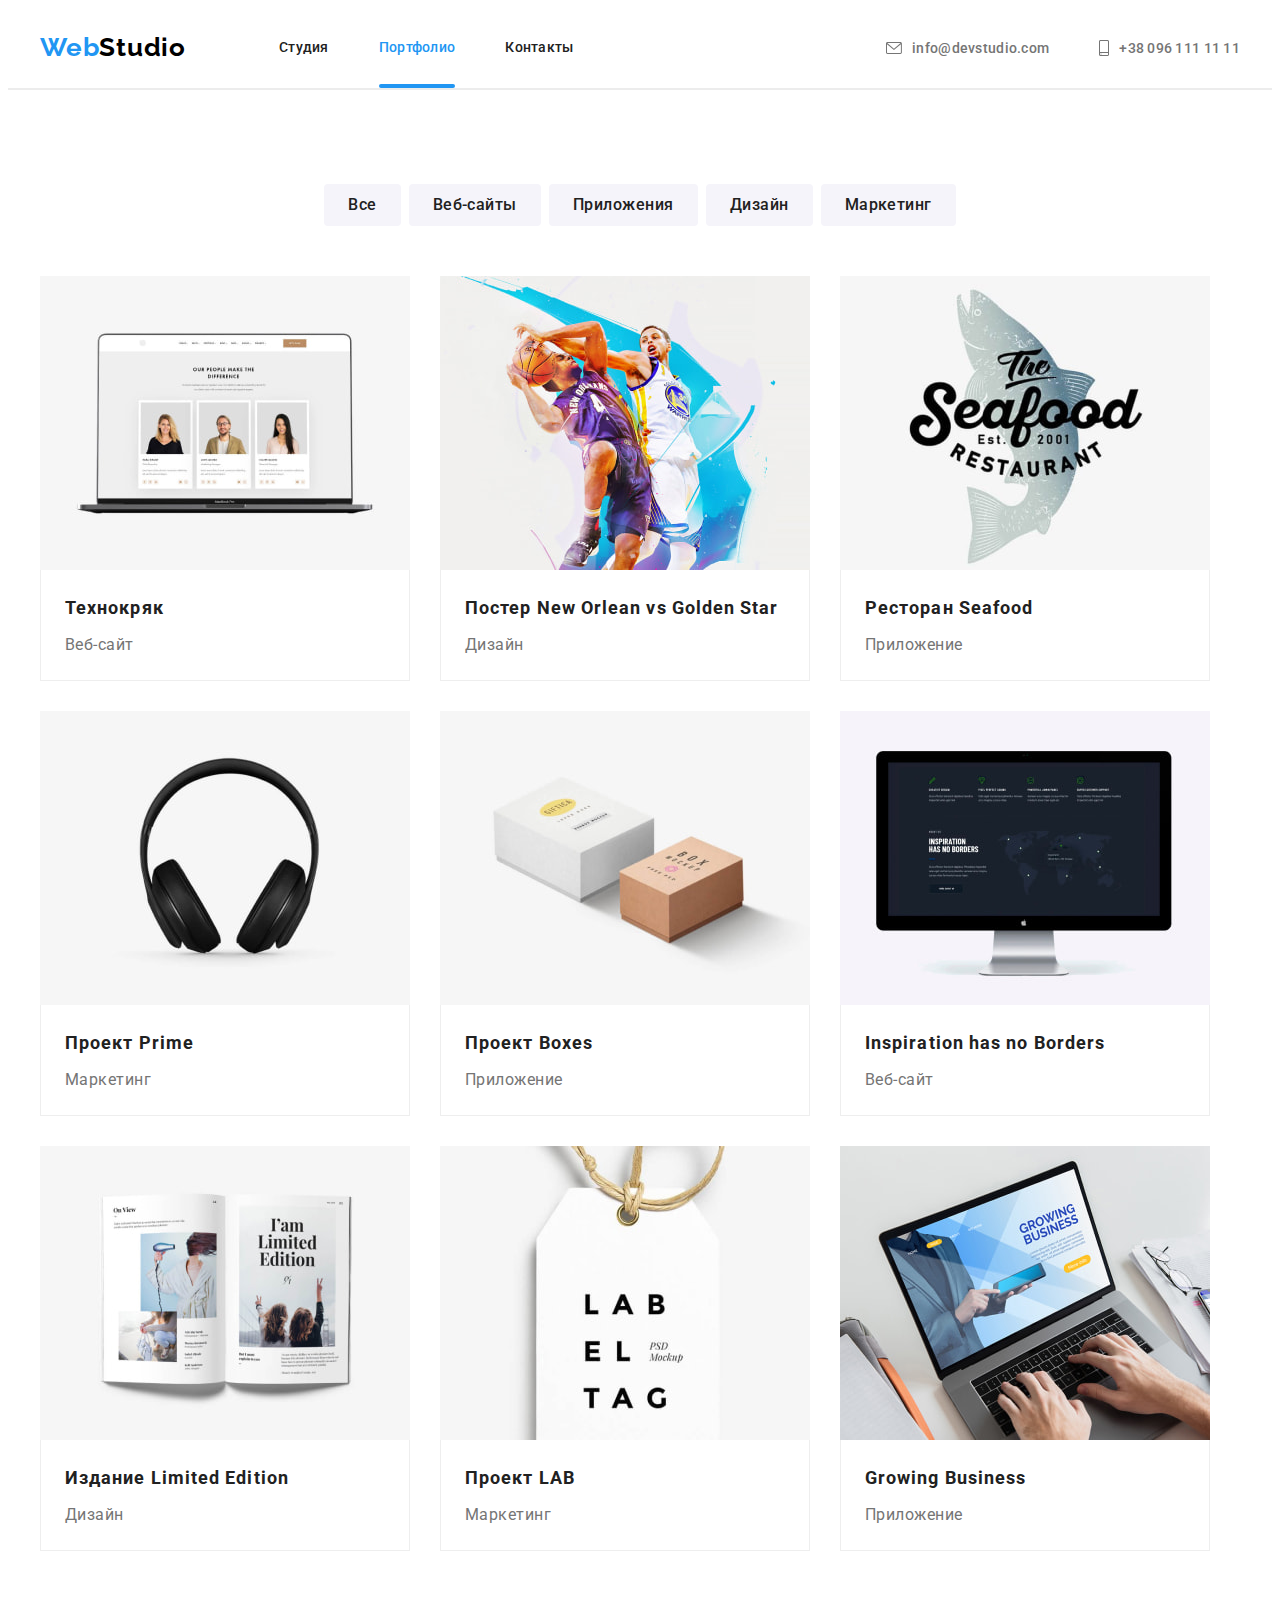
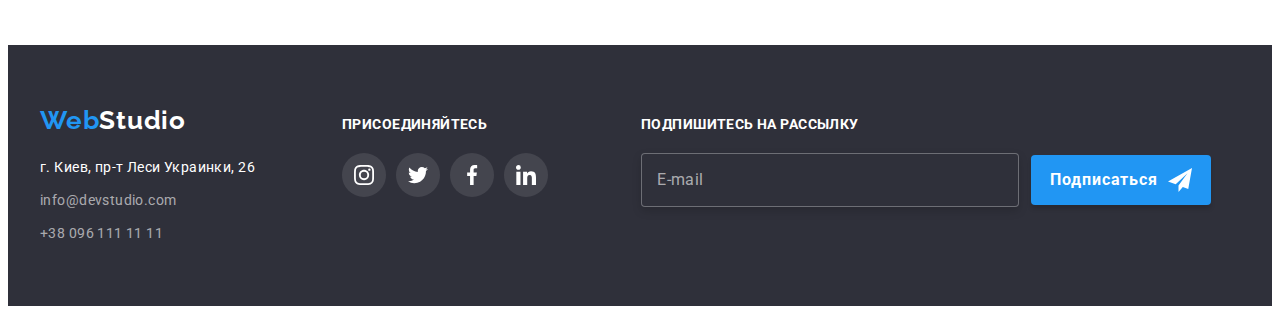
==== portfolio.html @ 2f15f200 "Initial commit" ====
<!DOCTYPE html>
<html lang="ru">

<head>
    <meta charset="UTF-8" />
    <meta http-equiv="X-UA-Compatible" content="IE=edge" />
    <meta name="viewport" content="width=device-width, initial-scale=1.0" />
    <title>portfolio</title>
    <link rel="preconnect" href="https://fonts.googleapis.com" />
    <link rel="preconnect" href="https://fonts.gstatic.com" crossorigin />
    <link
        href="https://fonts.googleapis.com/css2?family=Raleway:wght@700&family=Roboto:wght@400;500;700;900&display=swap"
        rel="stylesheet" />
    <link rel="stylesheet" href="https://cdnjs.cloudflare.com/ajax/libs/modern-normalize/1.1.0/modern-normalize.min.css"
        integrity="sha512-wpPYUAdjBVSE4KJnH1VR1HeZfpl1ub8YT/NKx4PuQ5NmX2tKuGu6U/JRp5y+Y8XG2tV+wKQpNHVUX03MfMFn9Q=="
        crossorigin="anonymous" referrerpolicy="no-referrer" />
    <link rel="stylesheet" href="./css/styles.css" />
    <link rel="stylesheet" href="./css/main.min.css">
</head>

<body>
    <!--шапка сайта-->
    <header class="header">

        <div class="container ">
            <div class="main-nav">

                <div class="main-nav__navigation">
                    <nav class=" header-nav">
                        <a href="./index.html" class="logo" lang="en">
                            Web<span class="header__logo">Studio</span>
                        </a>

                        <ul class="site-nav list">
                            <li class="site-nav__item"><a class="site-nav__link" href="./index.html">Студия</a>
                            </li>
                            <li class="site-nav__item"><a class="site-nav__link curent"
                                    href="./portfolio.html">Портфолио</a>
                            </li>
                            <li class="site-nav__item"><a class="site-nav__link" href="">Контакты</a></li>
                        </ul>
                    </nav>
                </div>

                <div class="main-nav__connect">
                    <ul class="header-connection list ">
                        <li class="header-connection__item"><a class="header-connection__link"
                                href="mailto:info@devstudio.com">
                                <svg class="envelope" width="16" height="12">
                                    <use href="./images/svg/sprite.svg#icon-envelope"></use>
                                </svg>info@devstudio.com
                            </a></li>
                        <li class="header-connection__item"><a class="header-connection__link" href="tel:+380961111111">
                                <svg class="smartphone" width="10" height="16">
                                    <use href="./images/svg/sprite.svg#icon-smartphone"></use>
                                </svg>+38 096 111 11 11</a></li>
                    </ul>
                </div>
            </div>
        </div>

    </header>
    <main>
        <!--портфолио-->
        <section class="section">
            <div class="container">
                <ul class="btn list">
                    <li class="btn__list"><button class="btn__item" type="button">Все</button></li>
                    <li class="btn__list"><button class="btn__item" type="button">Веб-сайты</button></li>
                    <li class="btn__list"><button class="btn__item" type="button">Приложения</button></li>
                    <li class="btn__list"><button class="btn__item" type="button">Дизайн</button></li>
                    <li class="btn__list"><button class="btn__item" type="button">Маркетинг</button></li>
                </ul>
            </div>

            <div class="container ">

                <h1 hidden>Примеры работ</h1>

                <ul class="examples list">
                    <li class="item">
                        <a class="link" href="">
                            <div class="examples-thumb">
                                <img src="./images/portfolio/1.jpg" alt="Технокряк" width="370" height="294" />

                                <div class="examples-overlay">
                                    <p class="description">Ресурс предлагает комплексные предложения с разным уровнем
                                        функционала и сервисов. Все это позволит посетителю получить
                                        исчерпывающие сведения о компании или частном лице.
                                    </p>
                                </div>



                            </div>
                            <div class="projects">
                                <h2 class="examples-title">Технокряк</h2>
                                <p class="examples-text">Веб-сайт</p>

                            </div>
                        </a>
                    </li>
                    <li class="item">
                        <a class="link" href="">
                            <div class="examples-thumb">
                                <img src="./images/portfolio/2.jpg" alt="Постер New Orlean vs Golden Star" width="370"
                                    height="294" />
                                <div class="examples-overlay">

                                    <p class="description">Ресурс предлагает комплексные предложения с разным уровнем
                                        функционала и сервисов. Все это позволит посетителю получить
                                        исчерпывающие сведения о компании или частном лице.
                                    </p>
                                </div>

                            </div>
                            <div class="projects">
                                <h2 class="examples-title">Постер New Orlean vs Golden Star</h2>
                                <p class="examples-text">Дизайн</p>

                            </div>
                        </a>
                    </li>
                    <li class="item">
                        <a class="link" href="">
                            <div class="examples-thumb">
                                <img src="./images/portfolio/3.jpg" alt="Ресторан Seafood" width="370" height="294" />

                                <div class="examples-overlay">
                                    <p class="description">Ресурс предлагает комплексные предложения с разным уровнем
                                        функционала и сервисов. Все это позволит посетителю получить
                                        исчерпывающие сведения о компании или частном лице.
                                    </p>
                                </div>

                            </div>
                            <div class="projects">
                                <h2 class="examples-title">Ресторан Seafood</h2>
                                <p class="examples-text">Приложение</p>

                            </div>
                        </a>
                    </li>
                    <li class="item">
                        <a class="link" href="">
                            <div class="examples-thumb">
                                <img src="./images/portfolio/4.jpg" alt="Проект Prime" width="370" height="294" />

                                <div class="examples-overlay">
                                    <p class="description">Ресурс предлагает комплексные предложения с разным уровнем
                                        функционала и сервисов. Все это позволит посетителю получить
                                        исчерпывающие сведения о компании или частном лице.
                                    </p>
                                </div>

                            </div>
                            <div class="projects">
                                <h2 class="examples-title">Проект Prime</h2>
                                <p class="examples-text">Маркетинг</p>

                            </div>
                        </a>
                    </li>
                    <li class="item">
                        <a class="link" href="">
                            <div class="examples-thumb">
                                <img src="./images/portfolio/5.jpg" alt="Проект Boxes" width="370" height="294" />

                                <div class="examples-overlay">
                                    <p class="description">Ресурс предлагает комплексные предложения с разным уровнем
                                        функционала и сервисов. Все это позволит посетителю получить
                                        исчерпывающие сведения о компании или частном лице.
                                    </p>
                                </div>

                            </div>
                            <div class="projects">
                                <h2 class="examples-title">Проект Boxes</h2>
                                <p class="examples-text">Приложение</p>

                            </div>
                        </a>
                    </li>
                    <li class="item">
                        <a class="link" href="">
                            <div class="examples-thumb">
                                <img src="./images/portfolio/6.jpg" alt="Inspiration has no Borders" width="370"
                                    height="294" />

                                <div class="examples-overlay">
                                    <p class="description">Ресурс предлагает комплексные предложения с разным уровнем
                                        функционала и сервисов. Все это позволит посетителю получить
                                        исчерпывающие сведения о компании или частном лице.
                                    </p>
                                </div>

                            </div>
                            <div class="projects">
                                <h2 class="examples-title">Inspiration has no Borders</h2>
                                <p class="examples-text">Веб-сайт</p>

                            </div>
                        </a>
                    </li>
                    <li class="item">
                        <a class="link" href="">
                            <div class="examples-thumb">
                                <img src="./images/portfolio/7.jpg" alt="Издание Limited Edition" width="370"
                                    height="294" />

                                <div class="examples-overlay">
                                    <p class="description">Ресурс предлагает комплексные предложения с разным уровнем
                                        функционала и сервисов. Все это позволит посетителю получить
                                        исчерпывающие сведения о компании или частном лице.
                                    </p>
                                </div>

                            </div>
                            <div class="projects">
                                <h2 class="examples-title">Издание Limited Edition</h2>
                                <p class="examples-text">Дизайн</p>

                            </div>
                        </a>
                    </li>
                    <li class="item">
                        <a class="link" href="">
                            <div class="examples-thumb">
                                <img src="./images/portfolio/8.jpg" alt="Проект LAB" width="370" height="294" />

                                <div class="examples-overlay">
                                    <p class="description">Ресурс предлагает комплексные предложения с разным уровнем
                                        функционала и сервисов. Все это позволит посетителю получить
                                        исчерпывающие сведения о компании или частном лице.
                                    </p>
                                </div>

                            </div>
                            <div class="projects">
                                <h2 class="examples-title">Проект LAB</h2>
                                <p class="examples-text">Маркетинг</p>

                            </div>
                        </a>
                    </li>
                    <li class="item">
                        <a class="link" href="">
                            <div class="examples-thumb">
                                <img src="./images/portfolio/9.jpg" alt="Growing Business" width="370" height="294" />

                                <div class="examples-overlay">
                                    <p class="description">Ресурс предлагает комплексные предложения с разным уровнем
                                        функционала и сервисов. Все это позволит посетителю получить
                                        исчерпывающие сведения о компании или частном лице.
                                    </p>
                                </div>


                            </div>
                            <div class="projects">
                                <h2 class="examples-title">Growing Business</h2>
                                <p class="examples-text">Приложение</p>


                            </div>
                        </a>
                    </li>
                </ul>
            </div>




        </section>
    </main>
    <!--подвал-->
    <footer class="footer">
        <div class="container">

            <div class="bottom">
                <div class="box">

                    <a href="./index.html" class="logo" lang="en">
                        Web<span class="footer__logo">Studio</span></a>

                    <address class="adds">
                        <p class="place">г. Киев, пр-т Леси Украинки, 26</p>
                        <br />
                        <a class="footer-link" href="mailto:info@devstudio.com">info@devstudio.com</a><br />
                        <a class="footer-link tel" href="tel:+380961111111">+38 096 111 11 11</a>
                    </address>
                </div>


                <div class="join">
                    <h3 class="join-title">присоединяйтесь</h3>

                    <ul class="social list">
                        <li class="social__item">
                            <a class="social__link social__link--bgc link" href="" target="_blank"
                                rel="noopener noreferrer" aria-label="иконка Instagram">
                                <svg class="social__icon social__icon--color" width="20" height="20">
                                    <use href="./images/svg/sprite.svg#icon-instagram-2-2"></use>
                                </svg>
                            </a>
                        </li>
                        <li class="social__item">
                            <a class="social__link social__link--bgc link" href="" target="_blank"
                                rel="noopener noreferrer" aria-label="иконка Twitter">
                                <svg class="social__icon social__icon--color" width="20" height="20">
                                    <use href="./images/svg/sprite.svg#icon-twitter"></use>
                                </svg>
                            </a>
                        </li>
                        <li class="social__item">
                            <a class="social__link social__link--bgc link" href="" target="_blank"
                                rel="noopener noreferrer" aria-label="иконка Facebook">
                                <svg class="social__icon social__icon--color" width="20" height="20">
                                    <use href="./images/svg/sprite.svg#icon-facebook"></use>
                                </svg>
                            </a>
                        </li>
                        <li class="social__item">
                            <a class="social__link social__link--bgc link" href="" target="_blank"
                                rel="noopener noreferrer" aria-label="иконка Linkedin">
                                <svg class="social__icon social__icon--color" width="20" height="20">
                                    <use href="./images/svg/sprite.svg#icon-linkedin"></use>
                                </svg>
                            </a>
                        </li>

                    </ul>

                </div>

                <!-- форма подписки -->

                <div class="subscription">

                    <h3 class="subscription-title">Подпишитесь на рассылку</h3>
                    <form class="form-subscription">
                        <div class="form-field">
                            <input type="email" class="form-input" name="mail" id="mail" placeholder=" ">
                            <label class="form-label" for="mail">E-mail</label>

                        </div>

                        <button type="submit" class="button sub__button">Подписаться
                            <svg class="icon-subscription" width="24" height="24">
                                <use href="./images/svg/sprite.svg#icon-icon-send"></use>
                            </svg>
                        </button>
                    </form>

                </div>
            </div>
        </div>
    </footer>
</body>

</html>
---- css/styles.css ----
/* первичный цвет текста  #757575*/
/* вторичный цвет текста #212121 */
/* цвета лого #000000; FFFFFF; #2196F3 */
/* цвет акцента #2196F3 */
/* белый #FFFFFF */
/* цвет фона #E5E5E5 */
/* transition: 250ms cubic-bezier(0.4, 0, 0.2, 1) */

/* body */

/* header */

/* logo */

/* main-nav */

/* header-nav */

/* navigation */

/* connect */

/* header-connection */

/* team */

/* hero */

/* .hero__button {
} */

/* .submit__button {
} */

/* footer */

/* qualities */

/* .qualities {
  margin-top: 0;
  margin-bottom: 0;
  padding-top: 94px;
  padding-bottom: 94px;
} */

/* skills */

/* portfolio */

/* portfolio */

/* exemples */

/* work */

/* address */

/* .join-item {
  width: 44px;
  height: 44px;
}

.join-item:not(:last-child) {
  margin-right: 10px;
} */

/* .join-list {
  display: flex;
  justify-content: center;
  align-items: center;
} */

/* .join-link {
  display: flex;
  justify-content: center;
  align-items: center;
  width: 100%;
  height: 100%;
  background-color: rgba(255, 255, 255, 0.1);
  border-radius: 50%;

  transition: background-color 250ms cubic-bezier(0.4, 0, 0.2, 1);
}
.join-link:hover,
.join-link:focus {
  background-color: var(--accent-color);
}

.join-icon {
  fill: #ffffff;
} */

/* form-subscription */

/* clients */

/* modal */
---- css/main.min.css ----
:root{--title-color: #212121;--text-color: #757575;--accent-color: #2196f3;--main-font: Roboto, sans-serif;--secondary-font: Raleway, sans-serif}.visually-hidden{position:absolute;white-space:nowrap;width:1px;height:1px;overflow:hidden;border:0;padding:0;clip:rect(0 0 0 0);-webkit-clip-path:inset(50%);clip-path:inset(50%);margin:-1px}body{background-color:#fff;color:var(--text-color);font-family:var(--main-font);font-size:14px;line-height:1.71;letter-spacing:.03em}.section{padding-top:94px;padding-bottom:94px}.section-group{padding-top:94px;padding-bottom:94px;background-color:#f5f4fa}.section-working{margin-top:0;margin-bottom:0;padding-bottom:94px}.list{list-style:none;margin-top:0;margin-bottom:0;padding:0}.link{display:block;text-decoration:none}.ul{margin:0;padding:0}.img{display:block;max-width:100%;height:auto;margin:0;padding:0}textarea{resize:none}.container{width:1200px;margin-left:auto;margin-right:auto;margin-top:0;margin-bottom:0;padding-right:15px;padding-left:15px}.modal{position:absolute;top:50%;left:50%;-webkit-transform:translate(-50%, -50%);transform:translate(-50%, -50%);min-width:528px;padding:40px;background:#fff;-webkit-box-shadow:0px 1px 3px rgba(0,0,0,.12),0px 1px 1px rgba(0,0,0,.14),0px 2px 1px rgba(0,0,0,.2);box-shadow:0px 1px 3px rgba(0,0,0,.12),0px 1px 1px rgba(0,0,0,.14),0px 2px 1px rgba(0,0,0,.2);border-radius:4px}.modal__title{font-family:"Roboto";font-weight:700;font-size:20px;line-height:1.15;text-align:center;letter-spacing:.03em;color:#212121;margin-top:0;margin-bottom:0}.modal__cross{fill:#000;-webkit-transition:fill 250ms cubic-bezier(0.4, 0, 0.2, 1);transition:fill 250ms cubic-bezier(0.4, 0, 0.2, 1)}.modal__close{position:absolute;display:-webkit-box;display:-ms-flexbox;display:flex;-webkit-box-pack:center;-ms-flex-pack:center;justify-content:center;-webkit-box-align:center;-ms-flex-align:center;align-items:center;top:8px;right:8px;width:30px;height:30px;margin:0;padding:0;background:#fff;border:1px solid rgba(0,0,0,.1);border-radius:50%}.modal__close:hover,.modal__close:focus{cursor:pointer;fill:var(--accent-color)}.modal-pic{display:-webkit-box;display:-ms-flexbox;display:flex;position:relative}.modal__icon{position:absolute;top:50%;left:15px;-webkit-transform:translateY(-50%);transform:translateY(-50%);fill:#000;-webkit-transition:fill 250ms cubic-bezier(0.4, 0, 0.2, 1);transition:fill 250ms cubic-bezier(0.4, 0, 0.2, 1)}.modal__form{width:448px;margin-left:auto;margin-right:auto}.modal__field{position:relative;display:-webkit-box;display:-ms-flexbox;display:flex;-webkit-box-orient:vertical;-webkit-box-direction:normal;-ms-flex-direction:column;flex-direction:column}.modal__field:focus-within .modal__icon{fill:var(--accent-color)}.modal__field:focus-within .modal__input{border:1px solid var(--accent-color);cursor:pointer}.modal__label{margin-top:12px;margin-bottom:4px;font-family:"Roboto";font-size:12px;line-height:1.16;letter-spacing:.01em;color:#757575}.modal__input{padding:0;padding-left:42px;width:100%;height:40px;border:1px solid rgba(33,33,33,.2);border-radius:4px;-webkit-transition:border-color 250ms cubic-bezier(0.4, 0, 0.2, 1);transition:border-color 250ms cubic-bezier(0.4, 0, 0.2, 1);outline:rgba(0,0,0,0)}.modal__comment{width:448px;height:120px;padding:12px 16px;font-family:"Roboto";font-size:14px;line-height:1.14;letter-spacing:.01em;color:var(--text-color);border:1px solid rgba(33,33,33,.2);border-radius:4px;outline:rgba(0,0,0,0);-webkit-transition:border-color 250ms cubic-bezier(0.4, 0, 0.2, 1);transition:border-color 250ms cubic-bezier(0.4, 0, 0.2, 1)}.modal__comment::-webkit-input-placeholder{font-family:"Roboto";font-size:14px;line-height:1.14;letter-spacing:.01em;color:rgba(117,117,117,.5)}.modal__comment::-moz-placeholder{font-family:"Roboto";font-size:14px;line-height:1.14;letter-spacing:.01em;color:rgba(117,117,117,.5)}.modal__comment:-ms-input-placeholder{font-family:"Roboto";font-size:14px;line-height:1.14;letter-spacing:.01em;color:rgba(117,117,117,.5)}.modal__comment::-ms-input-placeholder{font-family:"Roboto";font-size:14px;line-height:1.14;letter-spacing:.01em;color:rgba(117,117,117,.5)}.modal__comment::placeholder{font-family:"Roboto";font-size:14px;line-height:1.14;letter-spacing:.01em;color:rgba(117,117,117,.5)}.modal__comment:focus{border-color:var(--accent-color);cursor:pointer}.backdrop{position:fixed;top:0;left:0;width:100%;height:100%;background-color:rgba(0,0,0,.2);opacity:1;-webkit-transition:opacity 250ms cubic-bezier(0.4, 0, 0.2, 1);transition:opacity 250ms cubic-bezier(0.4, 0, 0.2, 1);z-index:1}.backdrop.is-hidden{opacity:0;pointer-events:none}.contract--color{color:var(--accent-color)}.contract{-webkit-text-decoration-color:var(--accent-color);text-decoration-color:var(--accent-color)}.checkbox{position:relative;display:-webkit-box;display:-ms-flexbox;display:flex;-webkit-box-pack:center;-ms-flex-pack:center;justify-content:center;-webkit-box-align:center;-ms-flex-align:center;align-items:center;margin-top:20px;margin-bottom:30px;margin-left:12px}.checkbox__label{display:-webkit-box;display:-ms-flexbox;display:flex;-webkit-box-pack:center;-ms-flex-pack:center;justify-content:center;-webkit-box-align:center;-ms-flex-align:center;align-items:center;margin-left:8px}.checkbox__description{font-family:"Roboto";font-size:14px;line-height:1.71;letter-spacing:.03em;color:#757575}.checkbox__input{-webkit-appearance:none;-moz-appearance:none;appearance:none}.custom-check{position:absolute;top:50%;left:0;-webkit-transform:translateY(-50%);transform:translateY(-50%);display:-webkit-box;display:-ms-flexbox;display:flex;-webkit-box-pack:center;-ms-flex-pack:center;justify-content:center;-webkit-box-align:center;-ms-flex-align:center;align-items:center;width:16px;height:15px;border:2px solid #212121;border-radius:2px;-webkit-transition:background-color 250ms cubic-bezier(0.4, 0, 0.2, 1),border-color 250ms cubic-bezier(0.4, 0, 0.2, 1);transition:background-color 250ms cubic-bezier(0.4, 0, 0.2, 1),border-color 250ms cubic-bezier(0.4, 0, 0.2, 1)}.checkbox__input:checked+.custom-check .custom-check__icon{opacity:1}.checkbox__input:checked+.custom-check{background-color:var(--accent-color);border-color:var(--accent-color)}.checkbox__input:focus+.custom-check{border-color:var(--accent-color)}.custom-check__icon{opacity:0;-webkit-transition:opacity 250ms cubic-bezier(0.4, 0, 0.2, 1);transition:opacity 250ms cubic-bezier(0.4, 0, 0.2, 1)}.button{display:-webkit-box;display:-ms-flexbox;display:flex;-webkit-box-pack:center;-ms-flex-pack:center;justify-content:center;-webkit-box-align:center;-ms-flex-align:center;align-items:center;text-align:center;width:200px;height:50px;margin-top:0;margin-bottom:0;margin-left:auto;margin-right:auto;padding:0;font-family:"Roboto";font-style:normal;font-weight:700;font-size:16px;line-height:1.88;letter-spacing:.06em;background-color:var(--accent-color);color:#fff;border-radius:4px;border-color:rgba(0,0,0,0);cursor:pointer;-webkit-box-shadow:0px 4px 4px rgba(0,0,0,.15);box-shadow:0px 4px 4px rgba(0,0,0,.15)}.sub__button{margin-left:12px}.logo{display:-webkit-box;display:-ms-flexbox;display:flex;color:var(--accent-color);font-family:var(--secondary-font);font-weight:700;font-size:26px;line-height:1.2;letter-spacing:.03em;text-decoration:none}.header__logo{color:#000}.social{display:-webkit-box;display:-ms-flexbox;display:flex;-webkit-box-pack:center;-ms-flex-pack:center;justify-content:center;-webkit-box-align:center;-ms-flex-align:center;align-items:center}.social__item{width:44px;height:44px}.social__item:not(:last-child){margin-right:10px}.social__icon{fill:#afb1b8}.social__link{display:-webkit-box;display:-ms-flexbox;display:flex;-webkit-box-pack:center;-ms-flex-pack:center;justify-content:center;-webkit-box-align:center;-ms-flex-align:center;align-items:center;width:100%;height:100%;background-color:#fff;border-radius:50%;-webkit-transition:background-color 250ms cubic-bezier(0.4, 0, 0.2, 1);transition:background-color 250ms cubic-bezier(0.4, 0, 0.2, 1)}.social__link:hover,.social__link:focus{background-color:var(--accent-color)}.social__link:hover .social__icon,.social__link:focus .social__icon{fill:#fff}.social__link--bgc{background-color:rgba(255,255,255,.1)}.social__icon--color{fill:#fff}.btn{display:-webkit-box;display:-ms-flexbox;display:flex;-webkit-box-pack:center;-ms-flex-pack:center;justify-content:center;margin-bottom:50px}.btn__list:not(:last-child){margin-right:8px}.btn__item{color:var(--title-color);background:#f5f4fa;font-family:"Roboto";font-weight:500;font-size:16px;line-height:1.62;text-align:center;letter-spacing:.03em;cursor:pointer;border-radius:4px;border-color:rgba(0,0,0,0);padding:6px 22px;-webkit-transition:color 250ms cubic-bezier(0.4, 0, 0.2, 1),background-color 250ms cubic-bezier(0.4, 0, 0.2, 1),border-radius 250ms cubic-bezier(0.4, 0, 0.2, 1),-webkit-box-shadow 250ms cubic-bezier(0.4, 0, 0.2, 1);transition:color 250ms cubic-bezier(0.4, 0, 0.2, 1),background-color 250ms cubic-bezier(0.4, 0, 0.2, 1),border-radius 250ms cubic-bezier(0.4, 0, 0.2, 1),-webkit-box-shadow 250ms cubic-bezier(0.4, 0, 0.2, 1);transition:color 250ms cubic-bezier(0.4, 0, 0.2, 1),background-color 250ms cubic-bezier(0.4, 0, 0.2, 1),box-shadow 250ms cubic-bezier(0.4, 0, 0.2, 1),border-radius 250ms cubic-bezier(0.4, 0, 0.2, 1);transition:color 250ms cubic-bezier(0.4, 0, 0.2, 1),background-color 250ms cubic-bezier(0.4, 0, 0.2, 1),box-shadow 250ms cubic-bezier(0.4, 0, 0.2, 1),border-radius 250ms cubic-bezier(0.4, 0, 0.2, 1),-webkit-box-shadow 250ms cubic-bezier(0.4, 0, 0.2, 1)}.btn__item:hover,.btn__item:focus{color:#fff;background-color:var(--accent-color);-webkit-box-shadow:0px 3px 1px rgba(0,0,0,.1),0px 1px 2px rgba(0,0,0,.08),0px 2px 2px rgba(0,0,0,.12);box-shadow:0px 3px 1px rgba(0,0,0,.1),0px 1px 2px rgba(0,0,0,.08),0px 2px 2px rgba(0,0,0,.12);border-radius:4px}.form-subscription{display:-webkit-box;display:-ms-flexbox;display:flex;-webkit-box-pack:justify;-ms-flex-pack:justify;justify-content:space-between;-webkit-box-align:center;-ms-flex-align:center;align-items:center}.form-field{position:relative}.form-input{width:358px;height:50px;padding-left:16px;margin:0;font-family:"Roboto";font-size:16px;line-height:1.25;background-color:#2f303a;border:1px solid rgba(255,255,255,.3);-webkit-filter:drop-shadow(0px 4px 4px rgba(0, 0, 0, 0.15));filter:drop-shadow(0px 4px 4px rgba(0, 0, 0, 0.15));border-radius:4px;color:#fff}.form-label{position:absolute;top:50%;left:16px;-webkit-transform:translateY(-50%);transform:translateY(-50%);letter-spacing:.03em;font-family:"Roboto";font-size:16px;line-height:1.25;color:rgba(255,255,255,.6);-webkit-transition:-webkit-transform 250ms cubic-bezier(0.4, 0, 0.2, 1);transition:-webkit-transform 250ms cubic-bezier(0.4, 0, 0.2, 1);transition:transform 250ms cubic-bezier(0.4, 0, 0.2, 1);transition:transform 250ms cubic-bezier(0.4, 0, 0.2, 1), -webkit-transform 250ms cubic-bezier(0.4, 0, 0.2, 1)}.form-input:not(:-moz-placeholder-shown)+.form-label{transform:translate(-150%, -50%)}.form-input:not(:-ms-input-placeholder)+.form-label{transform:translate(-150%, -50%)}.form-input:focus+.form-label,.form-input:not(:placeholder-shown)+.form-label{-webkit-transform:translate(-150%, -50%);transform:translate(-150%, -50%)}.icon-subscription{margin-left:10px;fill:#fff}.connect{display:-webkit-box;display:-ms-flexbox;display:flex}.header-connection{display:-webkit-box;display:-ms-flexbox;display:flex;-webkit-box-pack:end;-ms-flex-pack:end;justify-content:end}.header-connection .header-connection__item+.header-connection__item{margin-left:50px}.header-connection__link{display:-webkit-box;display:-ms-flexbox;display:flex;padding-top:32px;padding-bottom:32px;color:var(--text-color);font-weight:500;font-size:14px;line-height:16px;letter-spacing:.02em;text-decoration:none;-webkit-box-align:center;-ms-flex-align:center;align-items:center;-webkit-transition:color 250ms cubic-bezier(0.4, 0, 0.2, 1);transition:color 250ms cubic-bezier(0.4, 0, 0.2, 1)}.header-connection__link:hover,.header-connection__link:focus{color:var(--accent-color)}.envelope{fill:currentColor;margin-right:10px}.smartphone{fill:currentColor;margin-right:10px}.header{border-bottom:2px solid #ececec}.header-nav{display:-webkit-box;display:-ms-flexbox;display:flex;-webkit-box-align:center;-ms-flex-align:center;align-items:center}.main-nav{display:-webkit-box;display:-ms-flexbox;display:flex;-webkit-box-align:center;-ms-flex-align:center;align-items:center;-webkit-box-pack:justify;-ms-flex-pack:justify;justify-content:space-between}.main-nav__navigation{display:-webkit-box;display:-ms-flexbox;display:flex;margin-top:0;margin-bottom:0}.site-nav{display:-webkit-box;display:-ms-flexbox;display:flex;margin-left:93px}.site-nav__item:not(:last-child){margin-right:50px}.site-nav__link{position:relative;display:block;padding-top:32px;padding-bottom:32px;color:var(--title-color);font-weight:500;font-size:14px;line-height:1.14;letter-spacing:.02em;text-decoration:none;-webkit-transition:color 250ms cubic-bezier(0.4, 0, 0.2, 1);transition:color 250ms cubic-bezier(0.4, 0, 0.2, 1)}.site-nav__link:hover,.site-nav__link:focus{color:var(--accent-color)}.site-nav__link.curent{color:var(--accent-color)}.site-nav__link.curent::after{position:absolute;display:inline-block;content:"";left:0;bottom:0;width:100%;height:4px;background:var(--accent-color);border-radius:2px}.hero{margin-top:0;margin-bottom:0;padding-top:200px;padding-bottom:200px;background-color:#2f303a}.hero__title{color:#fff;margin-top:0;margin-bottom:30px;font-weight:900;font-size:44px;line-height:1.36;text-align:center;letter-spacing:.06em;text-transform:uppercase}.hero-overlay{max-width:1600px;height:600px;margin-left:auto;margin-right:auto;background-color:#c4c4c4;background-image:-webkit-gradient(linear, left top, right top, from(rgba(47, 48, 58, 0.4)), to(rgba(47, 48, 58, 0.4))),url(../images/hero/Img-hero.jpg);background-image:linear-gradient(to right, rgba(47, 48, 58, 0.4), rgba(47, 48, 58, 0.4)),url(../images/hero/Img-hero.jpg);background-repeat:no-repeat;background-size:cover;background-position:center}.skills{display:-webkit-box;display:-ms-flexbox;display:flex}.skills__item{width:calc((100% - 90px)/4);margin-right:30px}.skills__item:last-child{margin-right:0}.skills__item:before{display:block;content:" ";height:120px;background-color:#f5f4fa;background-repeat:no-repeat;background-position:center;border-radius:4px}.skills__text{margin-top:0;margin-bottom:0;color:var(--text-color);font-size:14px;line-height:1.71;letter-spacing:.03em}.skills__title{margin-top:30px;margin-bottom:10px;color:var(--title-color);font-weight:700;font-size:14px;line-height:1.14;letter-spacing:.03em;text-transform:uppercase}.icon-antenna::before{background-image:url(../images/svg/SVG/antenna.svg)}.icon-clock::before{background-image:url(../images/svg/SVG/clock.svg)}.icon-diagram::before{background-image:url(../images/svg/SVG/diagram.svg)}.icon-astronaut::before{background-image:url(../images/svg/SVG/astronaut.svg)}.work{display:-webkit-box;display:-ms-flexbox;display:flex;-webkit-box-pack:center;-ms-flex-pack:center;justify-content:center;-webkit-box-align:center;-ms-flex-align:center;align-items:center}.work .work__item:not(:last-child){margin-right:30px}.work__title{margin-top:0;margin-bottom:50px;color:var(--title-color);font-weight:700;font-size:36px;line-height:1.16;text-align:center;letter-spacing:.03em}.work__item{position:relative}.preview{position:absolute;display:-webkit-box;display:-ms-flexbox;display:flex;-webkit-box-pack:center;-ms-flex-pack:center;justify-content:center;-webkit-box-align:center;-ms-flex-align:center;align-items:center;left:0;bottom:7px;margin:0;padding:0;width:370px;height:70px;font-family:"Roboto";font-weight:700;font-size:14px;line-height:1.14;text-align:center;letter-spacing:.03em;text-transform:uppercase;color:#fff;background-color:rgba(47,48,58,.8)}.team{display:-webkit-box;display:-ms-flexbox;display:flex}.guys{padding-top:30px;padding-bottom:30px}.team__title{color:var(--title-color);font-weight:700;font-size:36px;line-height:1.16;text-align:center;letter-spacing:.03em;margin-top:0;margin-bottom:50px}.team__item{-webkit-box-shadow:0px 1px 3px rgba(0,0,0,.12),0px 1px 1px rgba(0,0,0,.14),0px 2px 1px rgba(0,0,0,.2);box-shadow:0px 1px 3px rgba(0,0,0,.12),0px 1px 1px rgba(0,0,0,.14),0px 2px 1px rgba(0,0,0,.2);border-radius:0px 0px 4px 4px;background-color:#fff}.team__item:not(:last-child){margin-right:30px}.team-member__title{color:var(--title-color);font-weight:500;font-size:16px;line-height:1.19;text-align:center;letter-spacing:.03em;margin-top:0;margin-bottom:10px}.team-member__text{color:var(--text-color);font-weight:400;font-size:16px;line-height:1.19;text-align:center;letter-spacing:.03em;margin-top:0;margin-bottom:16px}.clients__icon{fill:#afb1b8;-webkit-transition:fill 250ms cubic-bezier(0.4, 0, 0.2, 1);transition:fill 250ms cubic-bezier(0.4, 0, 0.2, 1)}.clients__title{font-family:var(--title-color);font-weight:700;font-size:36px;line-height:1.16;text-align:center;letter-spacing:.03em;margin-top:0;margin-bottom:50px;color:#212121}.clients{display:-webkit-box;display:-ms-flexbox;display:flex;-webkit-box-pack:center;-ms-flex-pack:center;justify-content:center;-webkit-box-align:center;-ms-flex-align:center;align-items:center}.clients__item:not(:last-child){margin-right:30px}.clients__link{display:-webkit-box;display:-ms-flexbox;display:flex;-webkit-box-pack:center;-ms-flex-pack:center;justify-content:center;-webkit-box-align:center;-ms-flex-align:center;align-items:center;width:170px;height:92px;margin-top:0;margin-bottom:0;border:1px solid #afb1b8;border-radius:4px;-webkit-transition:border-color 250ms cubic-bezier(0.4, 0, 0.2, 1);transition:border-color 250ms cubic-bezier(0.4, 0, 0.2, 1)}.clients__link:hover,.clients__link:focus{border-color:var(--accent-color)}.clients__link:hover .clients__icon,.clients__link:focus .clients__icon{fill:var(--accent-color)}.examples{display:-webkit-box;display:-ms-flexbox;display:flex;-ms-flex-wrap:wrap;flex-wrap:wrap}.examples-thumb{position:relative;display:-webkit-box;display:-ms-flexbox;display:flex;-webkit-box-pack:center;-ms-flex-pack:center;justify-content:center;-webkit-box-align:center;-ms-flex-align:center;align-items:center;overflow:hidden}.examples-overlay{position:absolute;left:0;bottom:0;width:100%;height:100%;background-color:rgba(33,150,243,.9);opacity:0;-webkit-transform:translateY(100%);transform:translateY(100%);-webkit-transition:opacity 250ms cubic-bezier(0.4, 0, 0.2, 1),-webkit-transform 250ms cubic-bezier(0.4, 0, 0.2, 1);transition:opacity 250ms cubic-bezier(0.4, 0, 0.2, 1),-webkit-transform 250ms cubic-bezier(0.4, 0, 0.2, 1);transition:opacity 250ms cubic-bezier(0.4, 0, 0.2, 1),transform 250ms cubic-bezier(0.4, 0, 0.2, 1);transition:opacity 250ms cubic-bezier(0.4, 0, 0.2, 1),transform 250ms cubic-bezier(0.4, 0, 0.2, 1),-webkit-transform 250ms cubic-bezier(0.4, 0, 0.2, 1)}.examples .item{width:370px;margin-right:30px;margin-bottom:30px}.examples .item:nth-child(3n){margin-right:0}.examples .item:nth-last-child(-n+3){margin-bottom:0}.examples-title{color:var(--title-color);font-weight:700;font-size:18px;line-height:2;letter-spacing:.06em;margin-top:0;margin-bottom:4px}.examples-text{color:var(--text-color);font-size:16px;line-height:1.88;letter-spacing:.03em;margin-top:0;margin-bottom:0}.examples .link:hover .examples-overlay,.examples .link:focus .examples-overlay{opacity:1;-webkit-transform:translateY(0);transform:translateY(0)}.examples .link{-webkit-transition:-webkit-box-shadow 250ms cubic-bezier(0.4, 0, 0.2, 1);transition:-webkit-box-shadow 250ms cubic-bezier(0.4, 0, 0.2, 1);transition:box-shadow 250ms cubic-bezier(0.4, 0, 0.2, 1);transition:box-shadow 250ms cubic-bezier(0.4, 0, 0.2, 1), -webkit-box-shadow 250ms cubic-bezier(0.4, 0, 0.2, 1)}.examples .link:hover,.examples .link:focus{-webkit-box-shadow:0px 1px 1px rgba(0,0,0,.12),0px 4px 4px rgba(0,0,0,.06),1px 4px 6px rgba(0,0,0,.16);box-shadow:0px 1px 1px rgba(0,0,0,.12),0px 4px 4px rgba(0,0,0,.06),1px 4px 6px rgba(0,0,0,.16)}.description{position:absolute;display:-webkit-box;display:-ms-flexbox;display:flex;width:100%;height:100%;margin:0;padding:63px 24px;font-family:"Roboto";font-size:18px;line-height:1.56;letter-spacing:.03em;color:#fff}.projects{padding:20px 24px;border-left:1px solid #eee;border-right:1px solid #eee;border-bottom:1px solid #eee}.footer{margin-top:0;margin-bottom:0;padding-top:60px;padding-bottom:60px;background:#2f303a}.footer__logo{display:inline-block;margin-top:0;margin-bottom:20px;margin-right:156px;color:#fff}.footer-link{display:inline-block;margin-top:0;margin-bottom:9px;color:rgba(255,255,255,.6);text-decoration:none;-webkit-transition:color 250ms cubic-bezier(0.4, 0, 0.2, 1);transition:color 250ms cubic-bezier(0.4, 0, 0.2, 1)}.footer-link:hover,.footer-link:focus{color:var(--accent-color)}.place{display:inline-block;margin-top:0;margin-bottom:9px;color:#fff}.adds{margin:0;padding:0;font-style:inherit}.tel{margin-top:0;margin-bottom:0}.join{-webkit-box-pack:center;-ms-flex-pack:center;justify-content:center}.join-title{font-family:var(--main-font);font-weight:700;font-size:14px;line-height:1.14;letter-spacing:.03em;text-transform:uppercase;margin-top:0;margin-bottom:20px;color:#fff}.bottom{display:-webkit-box;display:-ms-flexbox;display:flex;-webkit-box-align:baseline;-ms-flex-align:baseline;align-items:baseline}.subscription{width:570px;height:86px;margin-left:93px}.subscription-title{font-family:var(--main-font);font-weight:700;font-size:14px;line-height:1.14;letter-spacing:.03em;text-transform:uppercase;margin-top:0;margin-bottom:20px;color:#fff}/*# sourceMappingURL=main.min.css.map */
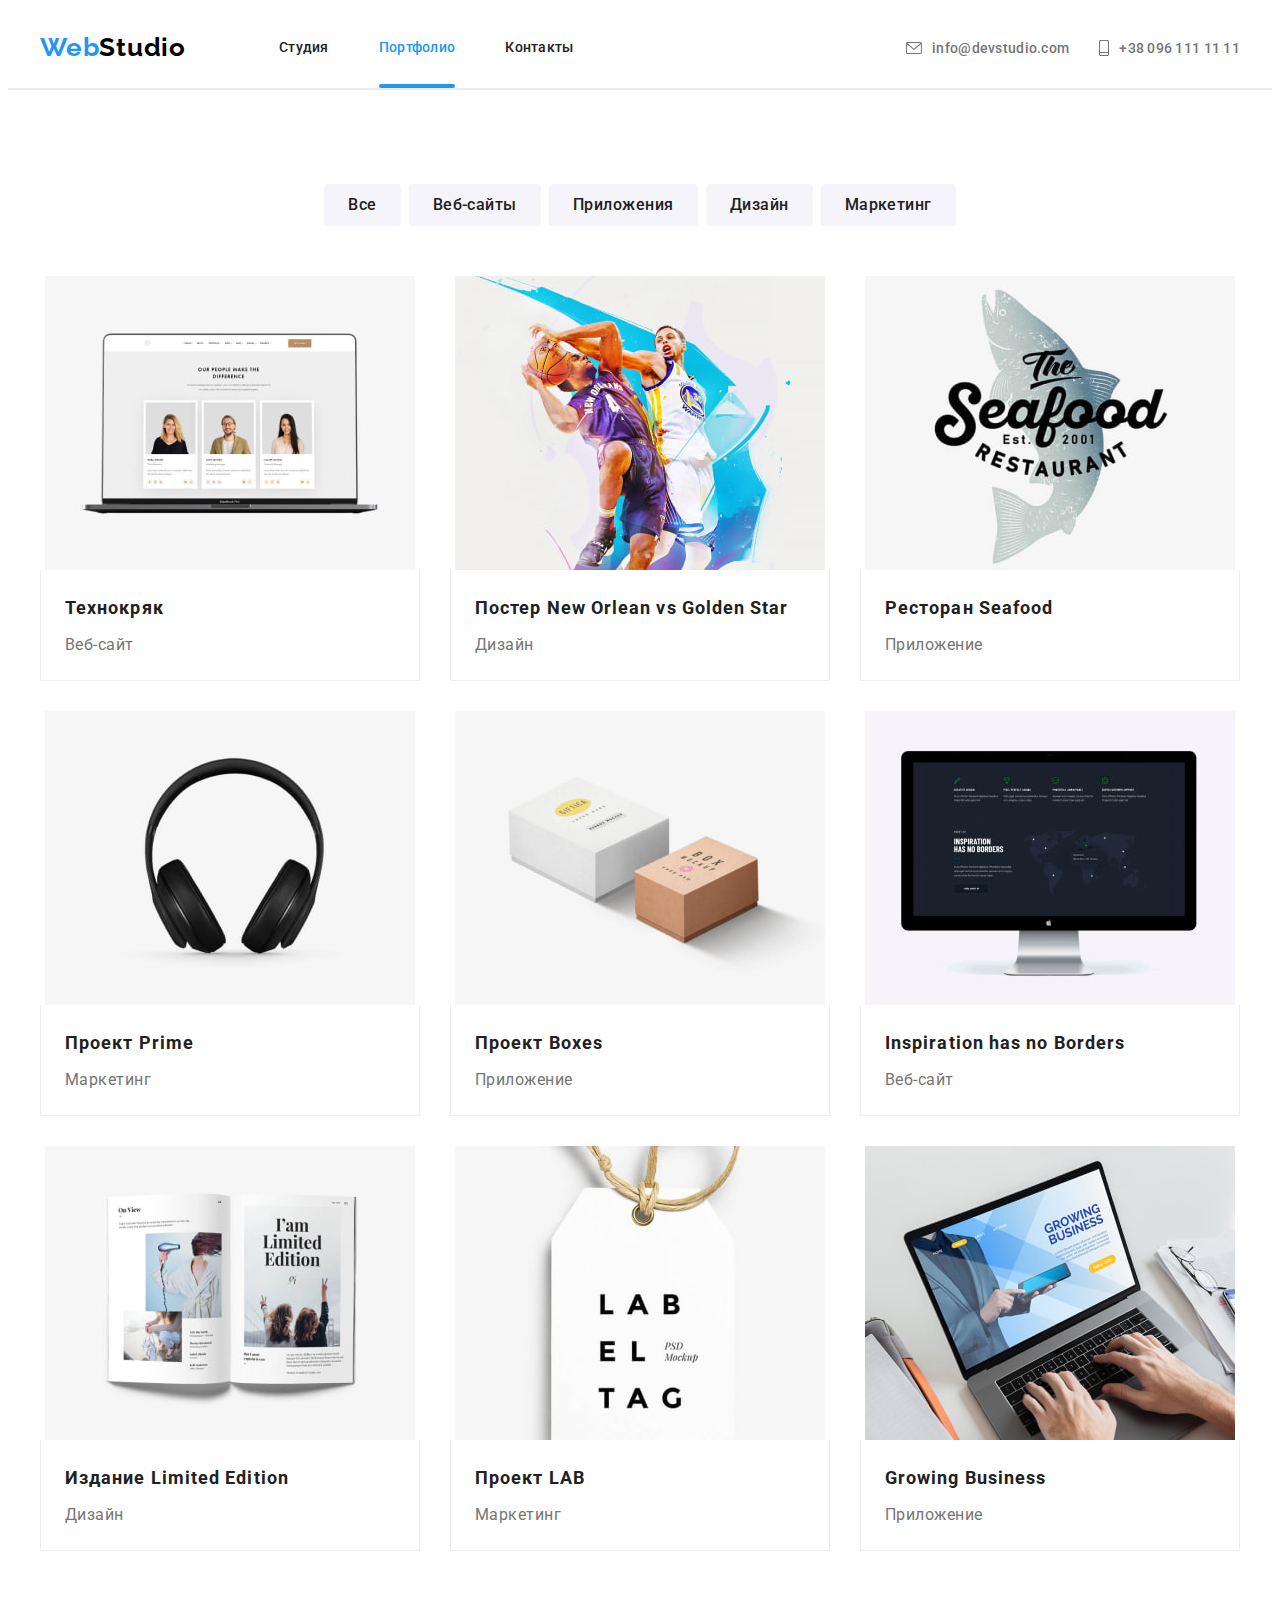
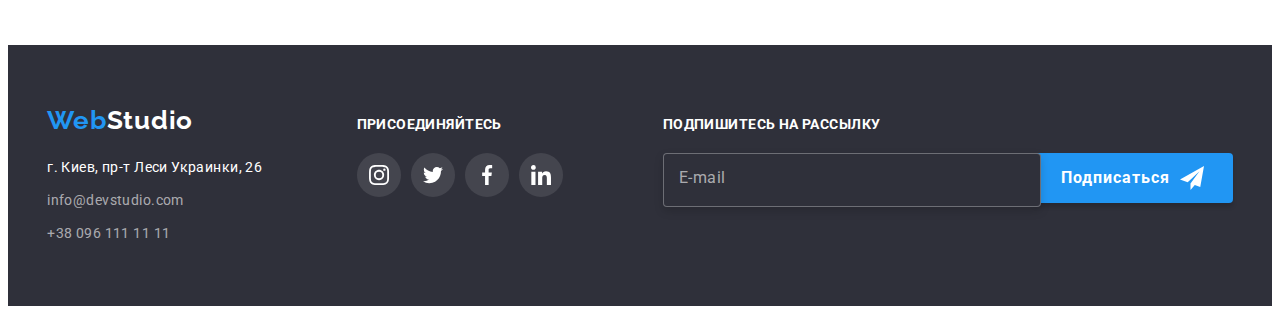
==== commit 16c340c0: "&-btn" ====
--- a/portfolio.html
+++ b/portfolio.html
@@ -78,12 +78,12 @@
                 <h1 hidden>Примеры работ</h1>
 
                 <ul class="examples list">
-                    <li class="item">
-                        <a class="link" href="">
-                            <div class="examples-thumb">
+                    <li class="examples__item">
+                        <a class="examples__link link" href="">
+                            <div class="examples__thumb">
                                 <img src="./images/portfolio/1.jpg" alt="Технокряк" width="370" height="294" />
 
-                                <div class="examples-overlay">
+                                <div class="examples__overlay">
                                     <p class="description">Ресурс предлагает комплексные предложения с разным уровнем
                                         функционала и сервисов. Все это позволит посетителю получить
                                         исчерпывающие сведения о компании или частном лице.
@@ -100,12 +100,12 @@
                             </div>
                         </a>
                     </li>
-                    <li class="item">
-                        <a class="link" href="">
-                            <div class="examples-thumb">
+                    <li class="examples__item">
+                        <a class="examples__link link" href="">
+                            <div class="examples__thumb">
                                 <img src="./images/portfolio/2.jpg" alt="Постер New Orlean vs Golden Star" width="370"
                                     height="294" />
-                                <div class="examples-overlay">
+                                <div class="examples__overlay">
 
                                     <p class="description">Ресурс предлагает комплексные предложения с разным уровнем
                                         функционала и сервисов. Все это позволит посетителю получить
@@ -121,12 +121,12 @@
                             </div>
                         </a>
                     </li>
-                    <li class="item">
-                        <a class="link" href="">
-                            <div class="examples-thumb">
+                    <li class="examples__item">
+                        <a class="examples__link link" href="">
+                            <div class="examples__thumb">
                                 <img src="./images/portfolio/3.jpg" alt="Ресторан Seafood" width="370" height="294" />
 
-                                <div class="examples-overlay">
+                                <div class="examples__overlay">
                                     <p class="description">Ресурс предлагает комплексные предложения с разным уровнем
                                         функционала и сервисов. Все это позволит посетителю получить
                                         исчерпывающие сведения о компании или частном лице.
@@ -141,12 +141,12 @@
                             </div>
                         </a>
                     </li>
-                    <li class="item">
-                        <a class="link" href="">
-                            <div class="examples-thumb">
+                    <li class="examples__item">
+                        <a class="examples__link link" href="">
+                            <div class="examples__thumb">
                                 <img src="./images/portfolio/4.jpg" alt="Проект Prime" width="370" height="294" />
 
-                                <div class="examples-overlay">
+                                <div class="examples__overlay">
                                     <p class="description">Ресурс предлагает комплексные предложения с разным уровнем
                                         функционала и сервисов. Все это позволит посетителю получить
                                         исчерпывающие сведения о компании или частном лице.
@@ -161,12 +161,12 @@
                             </div>
                         </a>
                     </li>
-                    <li class="item">
-                        <a class="link" href="">
-                            <div class="examples-thumb">
+                    <li class="examples__item">
+                        <a class="examples__link link" href="">
+                            <div class="examples__thumb">
                                 <img src="./images/portfolio/5.jpg" alt="Проект Boxes" width="370" height="294" />
 
-                                <div class="examples-overlay">
+                                <div class="examples__overlay">
                                     <p class="description">Ресурс предлагает комплексные предложения с разным уровнем
                                         функционала и сервисов. Все это позволит посетителю получить
                                         исчерпывающие сведения о компании или частном лице.
@@ -181,13 +181,13 @@
                             </div>
                         </a>
                     </li>
-                    <li class="item">
-                        <a class="link" href="">
-                            <div class="examples-thumb">
+                    <li class="examples__item">
+                        <a class="examples__link link" href="">
+                            <div class="examples__thumb">
                                 <img src="./images/portfolio/6.jpg" alt="Inspiration has no Borders" width="370"
                                     height="294" />
 
-                                <div class="examples-overlay">
+                                <div class="examples__overlay">
                                     <p class="description">Ресурс предлагает комплексные предложения с разным уровнем
                                         функционала и сервисов. Все это позволит посетителю получить
                                         исчерпывающие сведения о компании или частном лице.
@@ -202,13 +202,13 @@
                             </div>
                         </a>
                     </li>
-                    <li class="item">
-                        <a class="link" href="">
-                            <div class="examples-thumb">
+                    <li class="examples__item">
+                        <a class="examples__link link" href="">
+                            <div class="examples__thumb">
                                 <img src="./images/portfolio/7.jpg" alt="Издание Limited Edition" width="370"
                                     height="294" />
 
-                                <div class="examples-overlay">
+                                <div class="examples__overlay">
                                     <p class="description">Ресурс предлагает комплексные предложения с разным уровнем
                                         функционала и сервисов. Все это позволит посетителю получить
                                         исчерпывающие сведения о компании или частном лице.
@@ -223,12 +223,12 @@
                             </div>
                         </a>
                     </li>
-                    <li class="item">
-                        <a class="link" href="">
-                            <div class="examples-thumb">
+                    <li class="examples__item">
+                        <a class="examples__link link" href="">
+                            <div class="examples__thumb">
                                 <img src="./images/portfolio/8.jpg" alt="Проект LAB" width="370" height="294" />
 
-                                <div class="examples-overlay">
+                                <div class="examples__overlay">
                                     <p class="description">Ресурс предлагает комплексные предложения с разным уровнем
                                         функционала и сервисов. Все это позволит посетителю получить
                                         исчерпывающие сведения о компании или частном лице.
@@ -243,12 +243,12 @@
                             </div>
                         </a>
                     </li>
-                    <li class="item">
-                        <a class="link" href="">
-                            <div class="examples-thumb">
+                    <li class="examples__item">
+                        <a class="examples__link link" href="">
+                            <div class="examples__thumb">
                                 <img src="./images/portfolio/9.jpg" alt="Growing Business" width="370" height="294" />
 
-                                <div class="examples-overlay">
+                                <div class="examples__overlay">
                                     <p class="description">Ресурс предлагает комплексные предложения с разным уровнем
                                         функционала и сервисов. Все это позволит посетителю получить
                                         исчерпывающие сведения о компании или частном лице.
@@ -285,8 +285,9 @@
 
                     <address class="adds">
                         <p class="place">г. Киев, пр-т Леси Украинки, 26</p>
-                        <br />
-                        <a class="footer-link" href="mailto:info@devstudio.com">info@devstudio.com</a><br />
+
+                        <a class="footer-link" href="mailto:info@devstudio.com">info@devstudio.com</a>
+
                         <a class="footer-link tel" href="tel:+380961111111">+38 096 111 11 11</a>
                     </address>
                 </div>
--- a/css/main.min.css
+++ b/css/main.min.css
@@ -1 +1 @@
-:root{--title-color: #212121;--text-color: #757575;--accent-color: #2196f3;--main-font: Roboto, sans-serif;--secondary-font: Raleway, sans-serif}.visually-hidden{position:absolute;white-space:nowrap;width:1px;height:1px;overflow:hidden;border:0;padding:0;clip:rect(0 0 0 0);-webkit-clip-path:inset(50%);clip-path:inset(50%);margin:-1px}body{background-color:#fff;color:var(--text-color);font-family:var(--main-font);font-size:14px;line-height:1.71;letter-spacing:.03em}.section{padding-top:94px;padding-bottom:94px}.section-group{padding-top:94px;padding-bottom:94px;background-color:#f5f4fa}.section-working{margin-top:0;margin-bottom:0;padding-bottom:94px}.list{list-style:none;margin-top:0;margin-bottom:0;padding:0}.link{display:block;text-decoration:none}.ul{margin:0;padding:0}.img{display:block;max-width:100%;height:auto;margin:0;padding:0}textarea{resize:none}.container{width:1200px;margin-left:auto;margin-right:auto;margin-top:0;margin-bottom:0;padding-right:15px;padding-left:15px}.modal{position:absolute;top:50%;left:50%;-webkit-transform:translate(-50%, -50%);transform:translate(-50%, -50%);min-width:528px;padding:40px;background:#fff;-webkit-box-shadow:0px 1px 3px rgba(0,0,0,.12),0px 1px 1px rgba(0,0,0,.14),0px 2px 1px rgba(0,0,0,.2);box-shadow:0px 1px 3px rgba(0,0,0,.12),0px 1px 1px rgba(0,0,0,.14),0px 2px 1px rgba(0,0,0,.2);border-radius:4px}.modal__title{font-family:"Roboto";font-weight:700;font-size:20px;line-height:1.15;text-align:center;letter-spacing:.03em;color:#212121;margin-top:0;margin-bottom:0}.modal__cross{fill:#000;-webkit-transition:fill 250ms cubic-bezier(0.4, 0, 0.2, 1);transition:fill 250ms cubic-bezier(0.4, 0, 0.2, 1)}.modal__close{position:absolute;display:-webkit-box;display:-ms-flexbox;display:flex;-webkit-box-pack:center;-ms-flex-pack:center;justify-content:center;-webkit-box-align:center;-ms-flex-align:center;align-items:center;top:8px;right:8px;width:30px;height:30px;margin:0;padding:0;background:#fff;border:1px solid rgba(0,0,0,.1);border-radius:50%}.modal__close:hover,.modal__close:focus{cursor:pointer;fill:var(--accent-color)}.modal-pic{display:-webkit-box;display:-ms-flexbox;display:flex;position:relative}.modal__icon{position:absolute;top:50%;left:15px;-webkit-transform:translateY(-50%);transform:translateY(-50%);fill:#000;-webkit-transition:fill 250ms cubic-bezier(0.4, 0, 0.2, 1);transition:fill 250ms cubic-bezier(0.4, 0, 0.2, 1)}.modal__form{width:448px;margin-left:auto;margin-right:auto}.modal__field{position:relative;display:-webkit-box;display:-ms-flexbox;display:flex;-webkit-box-orient:vertical;-webkit-box-direction:normal;-ms-flex-direction:column;flex-direction:column}.modal__field:focus-within .modal__icon{fill:var(--accent-color)}.modal__field:focus-within .modal__input{border:1px solid var(--accent-color);cursor:pointer}.modal__label{margin-top:12px;margin-bottom:4px;font-family:"Roboto";font-size:12px;line-height:1.16;letter-spacing:.01em;color:#757575}.modal__input{padding:0;padding-left:42px;width:100%;height:40px;border:1px solid rgba(33,33,33,.2);border-radius:4px;-webkit-transition:border-color 250ms cubic-bezier(0.4, 0, 0.2, 1);transition:border-color 250ms cubic-bezier(0.4, 0, 0.2, 1);outline:rgba(0,0,0,0)}.modal__comment{width:448px;height:120px;padding:12px 16px;font-family:"Roboto";font-size:14px;line-height:1.14;letter-spacing:.01em;color:var(--text-color);border:1px solid rgba(33,33,33,.2);border-radius:4px;outline:rgba(0,0,0,0);-webkit-transition:border-color 250ms cubic-bezier(0.4, 0, 0.2, 1);transition:border-color 250ms cubic-bezier(0.4, 0, 0.2, 1)}.modal__comment::-webkit-input-placeholder{font-family:"Roboto";font-size:14px;line-height:1.14;letter-spacing:.01em;color:rgba(117,117,117,.5)}.modal__comment::-moz-placeholder{font-family:"Roboto";font-size:14px;line-height:1.14;letter-spacing:.01em;color:rgba(117,117,117,.5)}.modal__comment:-ms-input-placeholder{font-family:"Roboto";font-size:14px;line-height:1.14;letter-spacing:.01em;color:rgba(117,117,117,.5)}.modal__comment::-ms-input-placeholder{font-family:"Roboto";font-size:14px;line-height:1.14;letter-spacing:.01em;color:rgba(117,117,117,.5)}.modal__comment::placeholder{font-family:"Roboto";font-size:14px;line-height:1.14;letter-spacing:.01em;color:rgba(117,117,117,.5)}.modal__comment:focus{border-color:var(--accent-color);cursor:pointer}.backdrop{position:fixed;top:0;left:0;width:100%;height:100%;background-color:rgba(0,0,0,.2);opacity:1;-webkit-transition:opacity 250ms cubic-bezier(0.4, 0, 0.2, 1);transition:opacity 250ms cubic-bezier(0.4, 0, 0.2, 1);z-index:1}.backdrop.is-hidden{opacity:0;pointer-events:none}.contract--color{color:var(--accent-color)}.contract{-webkit-text-decoration-color:var(--accent-color);text-decoration-color:var(--accent-color)}.checkbox{position:relative;display:-webkit-box;display:-ms-flexbox;display:flex;-webkit-box-pack:center;-ms-flex-pack:center;justify-content:center;-webkit-box-align:center;-ms-flex-align:center;align-items:center;margin-top:20px;margin-bottom:30px;margin-left:12px}.checkbox__label{display:-webkit-box;display:-ms-flexbox;display:flex;-webkit-box-pack:center;-ms-flex-pack:center;justify-content:center;-webkit-box-align:center;-ms-flex-align:center;align-items:center;margin-left:8px}.checkbox__description{font-family:"Roboto";font-size:14px;line-height:1.71;letter-spacing:.03em;color:#757575}.checkbox__input{-webkit-appearance:none;-moz-appearance:none;appearance:none}.custom-check{position:absolute;top:50%;left:0;-webkit-transform:translateY(-50%);transform:translateY(-50%);display:-webkit-box;display:-ms-flexbox;display:flex;-webkit-box-pack:center;-ms-flex-pack:center;justify-content:center;-webkit-box-align:center;-ms-flex-align:center;align-items:center;width:16px;height:15px;border:2px solid #212121;border-radius:2px;-webkit-transition:background-color 250ms cubic-bezier(0.4, 0, 0.2, 1),border-color 250ms cubic-bezier(0.4, 0, 0.2, 1);transition:background-color 250ms cubic-bezier(0.4, 0, 0.2, 1),border-color 250ms cubic-bezier(0.4, 0, 0.2, 1)}.checkbox__input:checked+.custom-check .custom-check__icon{opacity:1}.checkbox__input:checked+.custom-check{background-color:var(--accent-color);border-color:var(--accent-color)}.checkbox__input:focus+.custom-check{border-color:var(--accent-color)}.custom-check__icon{opacity:0;-webkit-transition:opacity 250ms cubic-bezier(0.4, 0, 0.2, 1);transition:opacity 250ms cubic-bezier(0.4, 0, 0.2, 1)}.button{display:-webkit-box;display:-ms-flexbox;display:flex;-webkit-box-pack:center;-ms-flex-pack:center;justify-content:center;-webkit-box-align:center;-ms-flex-align:center;align-items:center;text-align:center;width:200px;height:50px;margin-top:0;margin-bottom:0;margin-left:auto;margin-right:auto;padding:0;font-family:"Roboto";font-style:normal;font-weight:700;font-size:16px;line-height:1.88;letter-spacing:.06em;background-color:var(--accent-color);color:#fff;border-radius:4px;border-color:rgba(0,0,0,0);cursor:pointer;-webkit-box-shadow:0px 4px 4px rgba(0,0,0,.15);box-shadow:0px 4px 4px rgba(0,0,0,.15)}.sub__button{margin-left:12px}.logo{display:-webkit-box;display:-ms-flexbox;display:flex;color:var(--accent-color);font-family:var(--secondary-font);font-weight:700;font-size:26px;line-height:1.2;letter-spacing:.03em;text-decoration:none}.header__logo{color:#000}.social{display:-webkit-box;display:-ms-flexbox;display:flex;-webkit-box-pack:center;-ms-flex-pack:center;justify-content:center;-webkit-box-align:center;-ms-flex-align:center;align-items:center}.social__item{width:44px;height:44px}.social__item:not(:last-child){margin-right:10px}.social__icon{fill:#afb1b8}.social__link{display:-webkit-box;display:-ms-flexbox;display:flex;-webkit-box-pack:center;-ms-flex-pack:center;justify-content:center;-webkit-box-align:center;-ms-flex-align:center;align-items:center;width:100%;height:100%;background-color:#fff;border-radius:50%;-webkit-transition:background-color 250ms cubic-bezier(0.4, 0, 0.2, 1);transition:background-color 250ms cubic-bezier(0.4, 0, 0.2, 1)}.social__link:hover,.social__link:focus{background-color:var(--accent-color)}.social__link:hover .social__icon,.social__link:focus .social__icon{fill:#fff}.social__link--bgc{background-color:rgba(255,255,255,.1)}.social__icon--color{fill:#fff}.btn{display:-webkit-box;display:-ms-flexbox;display:flex;-webkit-box-pack:center;-ms-flex-pack:center;justify-content:center;margin-bottom:50px}.btn__list:not(:last-child){margin-right:8px}.btn__item{color:var(--title-color);background:#f5f4fa;font-family:"Roboto";font-weight:500;font-size:16px;line-height:1.62;text-align:center;letter-spacing:.03em;cursor:pointer;border-radius:4px;border-color:rgba(0,0,0,0);padding:6px 22px;-webkit-transition:color 250ms cubic-bezier(0.4, 0, 0.2, 1),background-color 250ms cubic-bezier(0.4, 0, 0.2, 1),border-radius 250ms cubic-bezier(0.4, 0, 0.2, 1),-webkit-box-shadow 250ms cubic-bezier(0.4, 0, 0.2, 1);transition:color 250ms cubic-bezier(0.4, 0, 0.2, 1),background-color 250ms cubic-bezier(0.4, 0, 0.2, 1),border-radius 250ms cubic-bezier(0.4, 0, 0.2, 1),-webkit-box-shadow 250ms cubic-bezier(0.4, 0, 0.2, 1);transition:color 250ms cubic-bezier(0.4, 0, 0.2, 1),background-color 250ms cubic-bezier(0.4, 0, 0.2, 1),box-shadow 250ms cubic-bezier(0.4, 0, 0.2, 1),border-radius 250ms cubic-bezier(0.4, 0, 0.2, 1);transition:color 250ms cubic-bezier(0.4, 0, 0.2, 1),background-color 250ms cubic-bezier(0.4, 0, 0.2, 1),box-shadow 250ms cubic-bezier(0.4, 0, 0.2, 1),border-radius 250ms cubic-bezier(0.4, 0, 0.2, 1),-webkit-box-shadow 250ms cubic-bezier(0.4, 0, 0.2, 1)}.btn__item:hover,.btn__item:focus{color:#fff;background-color:var(--accent-color);-webkit-box-shadow:0px 3px 1px rgba(0,0,0,.1),0px 1px 2px rgba(0,0,0,.08),0px 2px 2px rgba(0,0,0,.12);box-shadow:0px 3px 1px rgba(0,0,0,.1),0px 1px 2px rgba(0,0,0,.08),0px 2px 2px rgba(0,0,0,.12);border-radius:4px}.form-subscription{display:-webkit-box;display:-ms-flexbox;display:flex;-webkit-box-pack:justify;-ms-flex-pack:justify;justify-content:space-between;-webkit-box-align:center;-ms-flex-align:center;align-items:center}.form-field{position:relative}.form-input{width:358px;height:50px;padding-left:16px;margin:0;font-family:"Roboto";font-size:16px;line-height:1.25;background-color:#2f303a;border:1px solid rgba(255,255,255,.3);-webkit-filter:drop-shadow(0px 4px 4px rgba(0, 0, 0, 0.15));filter:drop-shadow(0px 4px 4px rgba(0, 0, 0, 0.15));border-radius:4px;color:#fff}.form-label{position:absolute;top:50%;left:16px;-webkit-transform:translateY(-50%);transform:translateY(-50%);letter-spacing:.03em;font-family:"Roboto";font-size:16px;line-height:1.25;color:rgba(255,255,255,.6);-webkit-transition:-webkit-transform 250ms cubic-bezier(0.4, 0, 0.2, 1);transition:-webkit-transform 250ms cubic-bezier(0.4, 0, 0.2, 1);transition:transform 250ms cubic-bezier(0.4, 0, 0.2, 1);transition:transform 250ms cubic-bezier(0.4, 0, 0.2, 1), -webkit-transform 250ms cubic-bezier(0.4, 0, 0.2, 1)}.form-input:not(:-moz-placeholder-shown)+.form-label{transform:translate(-150%, -50%)}.form-input:not(:-ms-input-placeholder)+.form-label{transform:translate(-150%, -50%)}.form-input:focus+.form-label,.form-input:not(:placeholder-shown)+.form-label{-webkit-transform:translate(-150%, -50%);transform:translate(-150%, -50%)}.icon-subscription{margin-left:10px;fill:#fff}.connect{display:-webkit-box;display:-ms-flexbox;display:flex}.header-connection{display:-webkit-box;display:-ms-flexbox;display:flex;-webkit-box-pack:end;-ms-flex-pack:end;justify-content:end}.header-connection .header-connection__item+.header-connection__item{margin-left:50px}.header-connection__link{display:-webkit-box;display:-ms-flexbox;display:flex;padding-top:32px;padding-bottom:32px;color:var(--text-color);font-weight:500;font-size:14px;line-height:16px;letter-spacing:.02em;text-decoration:none;-webkit-box-align:center;-ms-flex-align:center;align-items:center;-webkit-transition:color 250ms cubic-bezier(0.4, 0, 0.2, 1);transition:color 250ms cubic-bezier(0.4, 0, 0.2, 1)}.header-connection__link:hover,.header-connection__link:focus{color:var(--accent-color)}.envelope{fill:currentColor;margin-right:10px}.smartphone{fill:currentColor;margin-right:10px}.header{border-bottom:2px solid #ececec}.header-nav{display:-webkit-box;display:-ms-flexbox;display:flex;-webkit-box-align:center;-ms-flex-align:center;align-items:center}.main-nav{display:-webkit-box;display:-ms-flexbox;display:flex;-webkit-box-align:center;-ms-flex-align:center;align-items:center;-webkit-box-pack:justify;-ms-flex-pack:justify;justify-content:space-between}.main-nav__navigation{display:-webkit-box;display:-ms-flexbox;display:flex;margin-top:0;margin-bottom:0}.site-nav{display:-webkit-box;display:-ms-flexbox;display:flex;margin-left:93px}.site-nav__item:not(:last-child){margin-right:50px}.site-nav__link{position:relative;display:block;padding-top:32px;padding-bottom:32px;color:var(--title-color);font-weight:500;font-size:14px;line-height:1.14;letter-spacing:.02em;text-decoration:none;-webkit-transition:color 250ms cubic-bezier(0.4, 0, 0.2, 1);transition:color 250ms cubic-bezier(0.4, 0, 0.2, 1)}.site-nav__link:hover,.site-nav__link:focus{color:var(--accent-color)}.site-nav__link.curent{color:var(--accent-color)}.site-nav__link.curent::after{position:absolute;display:inline-block;content:"";left:0;bottom:0;width:100%;height:4px;background:var(--accent-color);border-radius:2px}.hero{margin-top:0;margin-bottom:0;padding-top:200px;padding-bottom:200px;background-color:#2f303a}.hero__title{color:#fff;margin-top:0;margin-bottom:30px;font-weight:900;font-size:44px;line-height:1.36;text-align:center;letter-spacing:.06em;text-transform:uppercase}.hero-overlay{max-width:1600px;height:600px;margin-left:auto;margin-right:auto;background-color:#c4c4c4;background-image:-webkit-gradient(linear, left top, right top, from(rgba(47, 48, 58, 0.4)), to(rgba(47, 48, 58, 0.4))),url(../images/hero/Img-hero.jpg);background-image:linear-gradient(to right, rgba(47, 48, 58, 0.4), rgba(47, 48, 58, 0.4)),url(../images/hero/Img-hero.jpg);background-repeat:no-repeat;background-size:cover;background-position:center}.skills{display:-webkit-box;display:-ms-flexbox;display:flex}.skills__item{width:calc((100% - 90px)/4);margin-right:30px}.skills__item:last-child{margin-right:0}.skills__item:before{display:block;content:" ";height:120px;background-color:#f5f4fa;background-repeat:no-repeat;background-position:center;border-radius:4px}.skills__text{margin-top:0;margin-bottom:0;color:var(--text-color);font-size:14px;line-height:1.71;letter-spacing:.03em}.skills__title{margin-top:30px;margin-bottom:10px;color:var(--title-color);font-weight:700;font-size:14px;line-height:1.14;letter-spacing:.03em;text-transform:uppercase}.icon-antenna::before{background-image:url(../images/svg/SVG/antenna.svg)}.icon-clock::before{background-image:url(../images/svg/SVG/clock.svg)}.icon-diagram::before{background-image:url(../images/svg/SVG/diagram.svg)}.icon-astronaut::before{background-image:url(../images/svg/SVG/astronaut.svg)}.work{display:-webkit-box;display:-ms-flexbox;display:flex;-webkit-box-pack:center;-ms-flex-pack:center;justify-content:center;-webkit-box-align:center;-ms-flex-align:center;align-items:center}.work .work__item:not(:last-child){margin-right:30px}.work__title{margin-top:0;margin-bottom:50px;color:var(--title-color);font-weight:700;font-size:36px;line-height:1.16;text-align:center;letter-spacing:.03em}.work__item{position:relative}.preview{position:absolute;display:-webkit-box;display:-ms-flexbox;display:flex;-webkit-box-pack:center;-ms-flex-pack:center;justify-content:center;-webkit-box-align:center;-ms-flex-align:center;align-items:center;left:0;bottom:7px;margin:0;padding:0;width:370px;height:70px;font-family:"Roboto";font-weight:700;font-size:14px;line-height:1.14;text-align:center;letter-spacing:.03em;text-transform:uppercase;color:#fff;background-color:rgba(47,48,58,.8)}.team{display:-webkit-box;display:-ms-flexbox;display:flex}.guys{padding-top:30px;padding-bottom:30px}.team__title{color:var(--title-color);font-weight:700;font-size:36px;line-height:1.16;text-align:center;letter-spacing:.03em;margin-top:0;margin-bottom:50px}.team__item{-webkit-box-shadow:0px 1px 3px rgba(0,0,0,.12),0px 1px 1px rgba(0,0,0,.14),0px 2px 1px rgba(0,0,0,.2);box-shadow:0px 1px 3px rgba(0,0,0,.12),0px 1px 1px rgba(0,0,0,.14),0px 2px 1px rgba(0,0,0,.2);border-radius:0px 0px 4px 4px;background-color:#fff}.team__item:not(:last-child){margin-right:30px}.team-member__title{color:var(--title-color);font-weight:500;font-size:16px;line-height:1.19;text-align:center;letter-spacing:.03em;margin-top:0;margin-bottom:10px}.team-member__text{color:var(--text-color);font-weight:400;font-size:16px;line-height:1.19;text-align:center;letter-spacing:.03em;margin-top:0;margin-bottom:16px}.clients__icon{fill:#afb1b8;-webkit-transition:fill 250ms cubic-bezier(0.4, 0, 0.2, 1);transition:fill 250ms cubic-bezier(0.4, 0, 0.2, 1)}.clients__title{font-family:var(--title-color);font-weight:700;font-size:36px;line-height:1.16;text-align:center;letter-spacing:.03em;margin-top:0;margin-bottom:50px;color:#212121}.clients{display:-webkit-box;display:-ms-flexbox;display:flex;-webkit-box-pack:center;-ms-flex-pack:center;justify-content:center;-webkit-box-align:center;-ms-flex-align:center;align-items:center}.clients__item:not(:last-child){margin-right:30px}.clients__link{display:-webkit-box;display:-ms-flexbox;display:flex;-webkit-box-pack:center;-ms-flex-pack:center;justify-content:center;-webkit-box-align:center;-ms-flex-align:center;align-items:center;width:170px;height:92px;margin-top:0;margin-bottom:0;border:1px solid #afb1b8;border-radius:4px;-webkit-transition:border-color 250ms cubic-bezier(0.4, 0, 0.2, 1);transition:border-color 250ms cubic-bezier(0.4, 0, 0.2, 1)}.clients__link:hover,.clients__link:focus{border-color:var(--accent-color)}.clients__link:hover .clients__icon,.clients__link:focus .clients__icon{fill:var(--accent-color)}.examples{display:-webkit-box;display:-ms-flexbox;display:flex;-ms-flex-wrap:wrap;flex-wrap:wrap}.examples-thumb{position:relative;display:-webkit-box;display:-ms-flexbox;display:flex;-webkit-box-pack:center;-ms-flex-pack:center;justify-content:center;-webkit-box-align:center;-ms-flex-align:center;align-items:center;overflow:hidden}.examples-overlay{position:absolute;left:0;bottom:0;width:100%;height:100%;background-color:rgba(33,150,243,.9);opacity:0;-webkit-transform:translateY(100%);transform:translateY(100%);-webkit-transition:opacity 250ms cubic-bezier(0.4, 0, 0.2, 1),-webkit-transform 250ms cubic-bezier(0.4, 0, 0.2, 1);transition:opacity 250ms cubic-bezier(0.4, 0, 0.2, 1),-webkit-transform 250ms cubic-bezier(0.4, 0, 0.2, 1);transition:opacity 250ms cubic-bezier(0.4, 0, 0.2, 1),transform 250ms cubic-bezier(0.4, 0, 0.2, 1);transition:opacity 250ms cubic-bezier(0.4, 0, 0.2, 1),transform 250ms cubic-bezier(0.4, 0, 0.2, 1),-webkit-transform 250ms cubic-bezier(0.4, 0, 0.2, 1)}.examples .item{width:370px;margin-right:30px;margin-bottom:30px}.examples .item:nth-child(3n){margin-right:0}.examples .item:nth-last-child(-n+3){margin-bottom:0}.examples-title{color:var(--title-color);font-weight:700;font-size:18px;line-height:2;letter-spacing:.06em;margin-top:0;margin-bottom:4px}.examples-text{color:var(--text-color);font-size:16px;line-height:1.88;letter-spacing:.03em;margin-top:0;margin-bottom:0}.examples .link:hover .examples-overlay,.examples .link:focus .examples-overlay{opacity:1;-webkit-transform:translateY(0);transform:translateY(0)}.examples .link{-webkit-transition:-webkit-box-shadow 250ms cubic-bezier(0.4, 0, 0.2, 1);transition:-webkit-box-shadow 250ms cubic-bezier(0.4, 0, 0.2, 1);transition:box-shadow 250ms cubic-bezier(0.4, 0, 0.2, 1);transition:box-shadow 250ms cubic-bezier(0.4, 0, 0.2, 1), -webkit-box-shadow 250ms cubic-bezier(0.4, 0, 0.2, 1)}.examples .link:hover,.examples .link:focus{-webkit-box-shadow:0px 1px 1px rgba(0,0,0,.12),0px 4px 4px rgba(0,0,0,.06),1px 4px 6px rgba(0,0,0,.16);box-shadow:0px 1px 1px rgba(0,0,0,.12),0px 4px 4px rgba(0,0,0,.06),1px 4px 6px rgba(0,0,0,.16)}.description{position:absolute;display:-webkit-box;display:-ms-flexbox;display:flex;width:100%;height:100%;margin:0;padding:63px 24px;font-family:"Roboto";font-size:18px;line-height:1.56;letter-spacing:.03em;color:#fff}.projects{padding:20px 24px;border-left:1px solid #eee;border-right:1px solid #eee;border-bottom:1px solid #eee}.footer{margin-top:0;margin-bottom:0;padding-top:60px;padding-bottom:60px;background:#2f303a}.footer__logo{display:inline-block;margin-top:0;margin-bottom:20px;margin-right:156px;color:#fff}.footer-link{display:inline-block;margin-top:0;margin-bottom:9px;color:rgba(255,255,255,.6);text-decoration:none;-webkit-transition:color 250ms cubic-bezier(0.4, 0, 0.2, 1);transition:color 250ms cubic-bezier(0.4, 0, 0.2, 1)}.footer-link:hover,.footer-link:focus{color:var(--accent-color)}.place{display:inline-block;margin-top:0;margin-bottom:9px;color:#fff}.adds{margin:0;padding:0;font-style:inherit}.tel{margin-top:0;margin-bottom:0}.join{-webkit-box-pack:center;-ms-flex-pack:center;justify-content:center}.join-title{font-family:var(--main-font);font-weight:700;font-size:14px;line-height:1.14;letter-spacing:.03em;text-transform:uppercase;margin-top:0;margin-bottom:20px;color:#fff}.bottom{display:-webkit-box;display:-ms-flexbox;display:flex;-webkit-box-align:baseline;-ms-flex-align:baseline;align-items:baseline}.subscription{width:570px;height:86px;margin-left:93px}.subscription-title{font-family:var(--main-font);font-weight:700;font-size:14px;line-height:1.14;letter-spacing:.03em;text-transform:uppercase;margin-top:0;margin-bottom:20px;color:#fff}/*# sourceMappingURL=main.min.css.map */+:root{--title-color: #212121;--text-color: #757575;--accent-color: #2196f3;--main-font: Roboto, sans-serif;--secondary-font: Raleway, sans-serif}.visually-hidden{position:absolute;white-space:nowrap;width:1px;height:1px;overflow:hidden;border:0;padding:0;clip:rect(0 0 0 0);-webkit-clip-path:inset(50%);clip-path:inset(50%);margin:-1px}body{background-color:#fff;color:var(--text-color);font-family:var(--main-font);font-size:14px;line-height:1.71;letter-spacing:.03em}.section{padding-top:60px;padding-bottom:60px}@media screen and (min-width: 768px){.section{padding-top:60px;padding-bottom:60px}}@media screen and (min-width: 1200px){.section{padding-top:94px;padding-bottom:94px}}@media screen and (min-width: 480px){.section-group{padding-top:60px;padding-bottom:60px;background-color:#f5f4fa}}@media screen and (min-width: 1200px){.section-group{padding-top:94px;padding-bottom:94px}}.list{list-style:none;margin-top:0;margin-bottom:0;padding:0}.link{display:block;text-decoration:none}.ul{margin:0;padding:0}.img{display:block;max-width:100%;height:auto;margin:0;padding:0}textarea{resize:none}.container{padding-right:15px;padding-left:15px;margin-left:auto;margin-right:auto;margin-top:0;margin-bottom:0}@media screen and (min-width: 480px){.container{width:480px}}@media screen and (min-width: 768px){.container{width:768px}}@media screen and (min-width: 1200px){.container{width:1200px}}.modal{position:absolute;top:50%;left:50%;-webkit-transform:translate(-50%, -50%);transform:translate(-50%, -50%);min-width:528px;padding:40px;background:#fff;-webkit-box-shadow:0px 1px 3px rgba(0,0,0,.12),0px 1px 1px rgba(0,0,0,.14),0px 2px 1px rgba(0,0,0,.2);box-shadow:0px 1px 3px rgba(0,0,0,.12),0px 1px 1px rgba(0,0,0,.14),0px 2px 1px rgba(0,0,0,.2);border-radius:4px}.modal__title{font-family:"Roboto";font-weight:700;font-size:20px;line-height:1.15;text-align:center;letter-spacing:.03em;color:#212121;margin-top:0;margin-bottom:0}.modal__cross{fill:#000;-webkit-transition:fill 250ms cubic-bezier(0.4, 0, 0.2, 1);transition:fill 250ms cubic-bezier(0.4, 0, 0.2, 1)}.modal__close{position:absolute;display:-webkit-box;display:-ms-flexbox;display:flex;-webkit-box-pack:center;-ms-flex-pack:center;justify-content:center;-webkit-box-align:center;-ms-flex-align:center;align-items:center;top:8px;right:8px;width:30px;height:30px;margin:0;padding:0;background:#fff;border:1px solid rgba(0,0,0,.1);border-radius:50%}.modal__close:hover,.modal__close:focus{cursor:pointer;fill:var(--accent-color)}.modal-pic{display:-webkit-box;display:-ms-flexbox;display:flex;position:relative}.modal__icon{position:absolute;top:50%;left:15px;-webkit-transform:translateY(-50%);transform:translateY(-50%);fill:#000;-webkit-transition:fill 250ms cubic-bezier(0.4, 0, 0.2, 1);transition:fill 250ms cubic-bezier(0.4, 0, 0.2, 1)}.modal__form{width:448px;margin-left:auto;margin-right:auto}.modal__field{position:relative;display:-webkit-box;display:-ms-flexbox;display:flex;-webkit-box-orient:vertical;-webkit-box-direction:normal;-ms-flex-direction:column;flex-direction:column}.modal__field:focus-within .modal__icon{fill:var(--accent-color)}.modal__field:focus-within .modal__input{border:1px solid var(--accent-color);cursor:pointer}.modal__label{margin-top:12px;margin-bottom:4px;font-family:"Roboto";font-size:12px;line-height:1.16;letter-spacing:.01em;color:#757575}.modal__input{padding:0;padding-left:42px;width:100%;height:40px;border:1px solid rgba(33,33,33,.2);border-radius:4px;-webkit-transition:border-color 250ms cubic-bezier(0.4, 0, 0.2, 1);transition:border-color 250ms cubic-bezier(0.4, 0, 0.2, 1);outline:rgba(0,0,0,0)}.modal__comment{width:448px;height:120px;padding:12px 16px;font-family:"Roboto";font-size:14px;line-height:1.14;letter-spacing:.01em;color:var(--text-color);border:1px solid rgba(33,33,33,.2);border-radius:4px;outline:rgba(0,0,0,0);-webkit-transition:border-color 250ms cubic-bezier(0.4, 0, 0.2, 1);transition:border-color 250ms cubic-bezier(0.4, 0, 0.2, 1)}.modal__comment::-webkit-input-placeholder{font-family:"Roboto";font-size:14px;line-height:1.14;letter-spacing:.01em;color:rgba(117,117,117,.5)}.modal__comment::-moz-placeholder{font-family:"Roboto";font-size:14px;line-height:1.14;letter-spacing:.01em;color:rgba(117,117,117,.5)}.modal__comment:-ms-input-placeholder{font-family:"Roboto";font-size:14px;line-height:1.14;letter-spacing:.01em;color:rgba(117,117,117,.5)}.modal__comment::-ms-input-placeholder{font-family:"Roboto";font-size:14px;line-height:1.14;letter-spacing:.01em;color:rgba(117,117,117,.5)}.modal__comment::placeholder{font-family:"Roboto";font-size:14px;line-height:1.14;letter-spacing:.01em;color:rgba(117,117,117,.5)}.modal__comment:focus{border-color:var(--accent-color);cursor:pointer}.backdrop{position:fixed;top:0;left:0;width:100%;height:100%;background-color:rgba(0,0,0,.2);opacity:1;-webkit-transition:opacity 250ms cubic-bezier(0.4, 0, 0.2, 1);transition:opacity 250ms cubic-bezier(0.4, 0, 0.2, 1);z-index:1}.backdrop.is-hidden{opacity:0;pointer-events:none}.contract--color{color:var(--accent-color)}.contract{-webkit-text-decoration-color:var(--accent-color);text-decoration-color:var(--accent-color)}.checkbox{position:relative;display:-webkit-box;display:-ms-flexbox;display:flex;-webkit-box-pack:center;-ms-flex-pack:center;justify-content:center;-webkit-box-align:center;-ms-flex-align:center;align-items:center;margin-top:20px;margin-bottom:30px;margin-left:12px}.checkbox__label{display:-webkit-box;display:-ms-flexbox;display:flex;-webkit-box-pack:center;-ms-flex-pack:center;justify-content:center;-webkit-box-align:center;-ms-flex-align:center;align-items:center;margin-left:8px}.checkbox__description{font-family:"Roboto";font-size:14px;line-height:1.71;letter-spacing:.03em;color:#757575}.checkbox__input{-webkit-appearance:none;-moz-appearance:none;appearance:none}.custom-check{position:absolute;top:50%;left:0;-webkit-transform:translateY(-50%);transform:translateY(-50%);display:-webkit-box;display:-ms-flexbox;display:flex;-webkit-box-pack:center;-ms-flex-pack:center;justify-content:center;-webkit-box-align:center;-ms-flex-align:center;align-items:center;width:16px;height:15px;border:2px solid #212121;border-radius:2px;-webkit-transition:background-color 250ms cubic-bezier(0.4, 0, 0.2, 1),border-color 250ms cubic-bezier(0.4, 0, 0.2, 1);transition:background-color 250ms cubic-bezier(0.4, 0, 0.2, 1),border-color 250ms cubic-bezier(0.4, 0, 0.2, 1)}.checkbox__input:checked+.custom-check .custom-check__icon{opacity:1}.checkbox__input:checked+.custom-check{background-color:var(--accent-color);border-color:var(--accent-color)}.checkbox__input:focus+.custom-check{border-color:var(--accent-color)}.custom-check__icon{opacity:0;-webkit-transition:opacity 250ms cubic-bezier(0.4, 0, 0.2, 1);transition:opacity 250ms cubic-bezier(0.4, 0, 0.2, 1)}.button{display:-webkit-box;display:-ms-flexbox;display:flex;-webkit-box-pack:center;-ms-flex-pack:center;justify-content:center;-webkit-box-align:center;-ms-flex-align:center;align-items:center;text-align:center;width:200px;height:50px;margin-top:0;margin-bottom:0;margin-left:auto;margin-right:auto;padding:0;font-family:"Roboto";font-style:normal;font-weight:700;font-size:16px;line-height:1.88;letter-spacing:.06em;background-color:var(--accent-color);color:#fff;border-radius:4px;border-color:rgba(0,0,0,0);cursor:pointer;-webkit-box-shadow:0px 4px 4px rgba(0,0,0,.15);box-shadow:0px 4px 4px rgba(0,0,0,.15)}@media screen and (min-width: 480px){.sub__button{margin-left:auto;margin-right:auto}}@media screen and (min-width: 1200px){.sub__button{margin-left:12px;margin-right:0}}@media screen and (min-width: 480px){.logo{display:-webkit-box;display:-ms-flexbox;display:flex;margin-left:auto;margin-right:auto;color:var(--accent-color);font-family:var(--secondary-font);font-weight:700;font-size:24px;line-height:1.17;letter-spacing:.03em;text-decoration:none}}@media screen and (min-width: 1200px){.logo{font-size:26px;line-height:1.2;letter-spacing:.03em;text-decoration:none}}.header__logo{color:#000}.footer__logo{display:inline-block;margin-top:0;margin-left:auto;margin-right:auto;margin-bottom:20px;color:#fff}@media screen and (min-width: 1200px){.footer__logo{margin-right:156px}}.social{display:-webkit-box;display:-ms-flexbox;display:flex;-webkit-box-pack:center;-ms-flex-pack:center;justify-content:center;-webkit-box-align:center;-ms-flex-align:center;align-items:center}.social__item{width:44px;height:44px}.social__item:not(:last-child){margin-right:10px}.social__icon{fill:#afb1b8}.social__link{display:-webkit-box;display:-ms-flexbox;display:flex;-webkit-box-pack:center;-ms-flex-pack:center;justify-content:center;-webkit-box-align:center;-ms-flex-align:center;align-items:center;width:100%;height:100%;background-color:#fff;border-radius:50%;-webkit-transition:background-color 250ms cubic-bezier(0.4, 0, 0.2, 1);transition:background-color 250ms cubic-bezier(0.4, 0, 0.2, 1)}.social__link:hover,.social__link:focus{background-color:var(--accent-color)}.social__link:hover .social__icon,.social__link:focus .social__icon{fill:#fff}.social__link--bgc{background-color:rgba(255,255,255,.1)}.social__icon--color{fill:#fff}.btn{display:-webkit-box;display:-ms-flexbox;display:flex;-webkit-box-orient:horizontal;-webkit-box-direction:normal;-ms-flex-direction:row;flex-direction:row;-ms-flex-wrap:wrap;flex-wrap:wrap;margin-bottom:40px}@media screen and (min-width: 768px){.btn{display:-webkit-box;display:-ms-flexbox;display:flex;-webkit-box-pack:center;-ms-flex-pack:center;justify-content:center;margin-bottom:50px}}.btn__list:not(:last-child){margin-right:8px}.btn__list:nth-child(n+4){margin-top:15px}@media screen and (min-width: 768px){.btn__list:nth-child(n+4){margin-top:0}}.btn__item{color:var(--title-color);background:#f5f4fa;font-family:"Roboto";font-weight:500;font-size:16px;line-height:1.62;text-align:center;letter-spacing:.03em;cursor:pointer;border-radius:4px;border-color:rgba(0,0,0,0);padding:6px 22px;-webkit-transition:color 250ms cubic-bezier(0.4, 0, 0.2, 1),background-color 250ms cubic-bezier(0.4, 0, 0.2, 1),border-radius 250ms cubic-bezier(0.4, 0, 0.2, 1),-webkit-box-shadow 250ms cubic-bezier(0.4, 0, 0.2, 1);transition:color 250ms cubic-bezier(0.4, 0, 0.2, 1),background-color 250ms cubic-bezier(0.4, 0, 0.2, 1),border-radius 250ms cubic-bezier(0.4, 0, 0.2, 1),-webkit-box-shadow 250ms cubic-bezier(0.4, 0, 0.2, 1);transition:color 250ms cubic-bezier(0.4, 0, 0.2, 1),background-color 250ms cubic-bezier(0.4, 0, 0.2, 1),box-shadow 250ms cubic-bezier(0.4, 0, 0.2, 1),border-radius 250ms cubic-bezier(0.4, 0, 0.2, 1);transition:color 250ms cubic-bezier(0.4, 0, 0.2, 1),background-color 250ms cubic-bezier(0.4, 0, 0.2, 1),box-shadow 250ms cubic-bezier(0.4, 0, 0.2, 1),border-radius 250ms cubic-bezier(0.4, 0, 0.2, 1),-webkit-box-shadow 250ms cubic-bezier(0.4, 0, 0.2, 1)}.btn__item:hover,.btn__item:focus{color:#fff;background-color:var(--accent-color);-webkit-box-shadow:0px 3px 1px rgba(0,0,0,.1),0px 1px 2px rgba(0,0,0,.08),0px 2px 2px rgba(0,0,0,.12);box-shadow:0px 3px 1px rgba(0,0,0,.1),0px 1px 2px rgba(0,0,0,.08),0px 2px 2px rgba(0,0,0,.12);border-radius:4px}@media screen and (min-width: 480px){.form-subscription{display:-webkit-box;display:-ms-flexbox;display:flex;-webkit-box-orient:vertical;-webkit-box-direction:normal;-ms-flex-direction:column;flex-direction:column;-webkit-box-pack:center;-ms-flex-pack:center;justify-content:center;-webkit-box-align:center;-ms-flex-align:center;align-items:center}}@media screen and (min-width: 1200px){.form-subscription{display:-webkit-box;display:-ms-flexbox;display:flex;-webkit-box-orient:horizontal;-webkit-box-direction:normal;-ms-flex-direction:row;flex-direction:row;-webkit-box-pack:end;-ms-flex-pack:end;justify-content:flex-end;-webkit-box-align:center;-ms-flex-align:center;align-items:center}}.form-field{position:relative}@media screen and (max-width: 767.98px){.form-field{margin-bottom:20px;width:100%}}@media screen and (min-width: 768px){.form-field{width:450px;height:50px;margin-bottom:20px}}@media screen and (min-width: 1200px){.form-field{margin-bottom:0;width:358px}}.form-input{width:100%;height:50px;padding-left:16px;margin:0;font-family:"Roboto";font-size:16px;line-height:1.25;background-color:#2f303a;border:1px solid rgba(255,255,255,.3);-webkit-filter:drop-shadow(0px 4px 4px rgba(0, 0, 0, 0.15));filter:drop-shadow(0px 4px 4px rgba(0, 0, 0, 0.15));border-radius:4px;color:#fff}.form-label{display:none}@media screen and (min-width: 768px){.form-label{display:inline-block;position:absolute;top:50%;left:16px;-webkit-transform:translateY(-50%);transform:translateY(-50%);letter-spacing:.03em;font-family:"Roboto";font-size:16px;line-height:1.25;color:rgba(255,255,255,.6);-webkit-transition:-webkit-transform 250ms cubic-bezier(0.4, 0, 0.2, 1);transition:-webkit-transform 250ms cubic-bezier(0.4, 0, 0.2, 1);transition:transform 250ms cubic-bezier(0.4, 0, 0.2, 1);transition:transform 250ms cubic-bezier(0.4, 0, 0.2, 1), -webkit-transform 250ms cubic-bezier(0.4, 0, 0.2, 1)}}.form-input::-webkit-input-placeholder{opacity:1}.form-input::-moz-placeholder{opacity:1}.form-input:-ms-input-placeholder{opacity:1}.form-input::-ms-input-placeholder{opacity:1}.form-input::placeholder{opacity:1}@media screen and (min-width: 768px){.form-input::-webkit-input-placeholder{opacity:0}.form-input::-moz-placeholder{opacity:0}.form-input:-ms-input-placeholder{opacity:0}.form-input::-ms-input-placeholder{opacity:0}.form-input::placeholder{opacity:0}}.form-input:not(:-moz-placeholder-shown)+.form-label{transform:translate(-150%, -50%)}.form-input:not(:-ms-input-placeholder)+.form-label{transform:translate(-150%, -50%)}.form-input:focus+.form-label,.form-input:not(:placeholder-shown)+.form-label{-webkit-transform:translate(-150%, -50%);transform:translate(-150%, -50%)}.icon-subscription{margin-left:10px;fill:#fff}.connect{display:-webkit-box;display:-ms-flexbox;display:flex}@media screen and (min-width: 768px){.connect{display:-webkit-box;display:-ms-flexbox;display:flex;-webkit-box-orient:vertical;-webkit-box-direction:normal;-ms-flex-direction:column;flex-direction:column;-webkit-box-pack:start;-ms-flex-pack:start;justify-content:flex-start}}@media screen and (min-width: 1200px){.connect{margin-left:0}}.header-connection{display:-webkit-box;display:-ms-flexbox;display:flex;-webkit-box-pack:center;-ms-flex-pack:center;justify-content:center;-webkit-box-align:center;-ms-flex-align:center;align-items:center}@media screen and (min-width: 768px){.header-connection{margin-left:0;display:-webkit-box;display:-ms-flexbox;display:flex;-webkit-box-orient:vertical;-webkit-box-direction:normal;-ms-flex-direction:column;flex-direction:column;-webkit-box-align:start;-ms-flex-align:start;align-items:flex-start}}@media screen and (min-width: 1200px){.header-connection{margin-left:0;display:-webkit-box;display:-ms-flexbox;display:flex;-webkit-box-orient:horizontal;-webkit-box-direction:normal;-ms-flex-direction:row;flex-direction:row;-webkit-box-pack:center;-ms-flex-pack:center;justify-content:center;-webkit-box-align:center;-ms-flex-align:center;align-items:center}}@media screen and (min-width: 768px){.header-connection__item{margin:0}}@media screen and (min-width: 768px){.header-connection .header-connection__item+.header-connection__item{margin-left:0;margin-top:10px}}@media screen and (min-width: 1200px){.header-connection .header-connection__item+.header-connection__item{margin-left:30px;margin-top:0}}@media screen and (min-width: 768px){.header-connection__link{padding:0;margin:0;display:-webkit-box;display:-ms-flexbox;display:flex;-webkit-box-align:center;-ms-flex-align:center;align-items:center;color:var(--text-color);font-weight:500;font-size:14px;line-height:16px;letter-spacing:.02em;text-decoration:none;-webkit-transition:color 250ms cubic-bezier(0.4, 0, 0.2, 1);transition:color 250ms cubic-bezier(0.4, 0, 0.2, 1)}}@media screen and (min-width: 1200px){.header-connection__link{padding-top:32px;padding-bottom:32px}}.header-connection__link:hover,.header-connection__link:focus{color:var(--accent-color)}.envelope{fill:currentColor;margin-right:10px}.smartphone{fill:currentColor;margin-right:10px}.header{border-bottom:2px solid #ececec}.header-nav{display:-webkit-box;display:-ms-flexbox;display:flex;-webkit-box-align:center;-ms-flex-align:center;align-items:center}.main-nav{display:-webkit-box;display:-ms-flexbox;display:flex;-webkit-box-align:center;-ms-flex-align:center;align-items:center;-webkit-box-pack:center;-ms-flex-pack:center;justify-content:center}@media screen and (min-width: 768px){.main-nav{display:-webkit-box;display:-ms-flexbox;display:flex;-webkit-box-align:center;-ms-flex-align:center;align-items:center;-webkit-box-pack:justify;-ms-flex-pack:justify;justify-content:space-between}}@media screen and (min-width: 1200px){.main-nav{-webkit-box-pack:justify;-ms-flex-pack:justify;justify-content:space-between}}.main-nav__navigation{display:-webkit-box;display:-ms-flexbox;display:flex;margin-top:0;margin-bottom:0}.site-nav{display:-webkit-box;display:-ms-flexbox;display:flex}@media screen and (min-width: 768px){.site-nav{display:-webkit-box;display:-ms-flexbox;display:flex;margin-left:88px}}@media screen and (min-width: 1200px){.site-nav{margin-left:93px}}.site-nav__item:not(:last-child){margin-right:50px}.site-nav__link{position:relative;display:block;padding-top:32px;padding-bottom:32px;color:var(--title-color);font-weight:500;font-size:14px;line-height:1.14;letter-spacing:.02em;text-decoration:none;-webkit-transition:color 250ms cubic-bezier(0.4, 0, 0.2, 1);transition:color 250ms cubic-bezier(0.4, 0, 0.2, 1)}.site-nav__link:hover,.site-nav__link:focus{color:var(--accent-color)}.site-nav__link.curent{color:var(--accent-color)}.site-nav__link.curent::after{position:absolute;display:inline-block;content:"";left:0;bottom:0;width:100%;height:4px;background:var(--accent-color);border-radius:2px}@media screen and (min-width: 480px){.hero{margin-top:0;margin-bottom:0;padding-top:118px;padding-bottom:118px;background-color:#2f303a}}@media screen and (min-width: 1200px){.hero{padding-top:200px;padding-bottom:200px}}@media screen and (min-width: 480px){.hero__title{margin-top:0;margin-bottom:30px;font-family:"Roboto";font-weight:900;font-size:26px;line-height:1.62;text-align:center;letter-spacing:.06em;text-transform:uppercase;color:#fff}}@media screen and (min-width: 1200px){.hero__title{font-weight:900;font-size:44px;line-height:1.36}}@media screen and (min-width: 480px){.hero-overlay{max-width:480px;height:400px;margin-left:auto;margin-right:auto}}@media screen and (min-width: 768px){.hero-overlay{max-width:768px;height:400px}}@media screen and (min-width: 1200px){.hero-overlay{max-width:1600px;height:600px;background-color:#c4c4c4;background-image:-webkit-gradient(linear, left top, right top, from(rgba(47, 48, 58, 0.4)), to(rgba(47, 48, 58, 0.4))),url(../images/hero/Img-hero.jpg);background-image:linear-gradient(to right, rgba(47, 48, 58, 0.4), rgba(47, 48, 58, 0.4)),url(../images/hero/Img-hero.jpg);background-repeat:no-repeat;background-size:cover;background-position:center}}@media screen and (min-width: 768px){.skills{display:-webkit-box;display:-ms-flexbox;display:flex;-ms-flex-wrap:wrap;flex-wrap:wrap;-webkit-box-pack:justify;-ms-flex-pack:justify;justify-content:space-between}}@media screen and (min-width: 1200px){.skills{display:-webkit-box;display:-ms-flexbox;display:flex}}.skills__item{-webkit-box-flex:1;-ms-flex-positive:1;flex-grow:1}.skills__item:not(:last-child){margin-bottom:30px}@media screen and (min-width: 768px){.skills__item{width:calc((100% - 60px)/2);margin-right:30px;margin-bottom:30px}.skills__item:nth-child(2n){margin-right:0}.skills__item:nth-last-child(-n+2){margin-bottom:0}}@media screen and (min-width: 1200px){.skills__item{width:calc((100% - 90px)/4);margin-bottom:0}.skills__item:not(:last-child){margin-right:30px}}.skills__item:before{display:block;content:" ";height:120px;background-color:#f5f4fa;background-repeat:no-repeat;background-position:center;border-radius:4px}.skills__text{margin-top:0;margin-bottom:0;color:var(--text-color);font-size:14px;line-height:1.71;letter-spacing:.03em}.skills__title{margin-top:30px;margin-bottom:10px;color:var(--title-color);font-weight:700;font-size:14px;line-height:1.14;letter-spacing:.03em;text-transform:uppercase}@media screen and (min-width: 480px){.skills__title{text-align:center}}@media screen and (min-width: 768px){.skills__title{text-align:start}}.icon-antenna::before{background-image:url(../images/svg/SVG/antenna.svg)}.icon-clock::before{background-image:url(../images/svg/SVG/clock.svg)}.icon-diagram::before{background-image:url(../images/svg/SVG/diagram.svg)}.icon-astronaut::before{background-image:url(../images/svg/SVG/astronaut.svg)}.section-working{margin-top:0;margin-bottom:0;padding-bottom:94px}@media screen and (max-width: 1199.98px){.section-working{display:none}}.work{display:-webkit-box;display:-ms-flexbox;display:flex;-webkit-box-pack:center;-ms-flex-pack:center;justify-content:center;-webkit-box-align:center;-ms-flex-align:center;align-items:center}.work .work__item:not(:last-child){margin-right:30px}.work__title{margin-top:0;margin-bottom:50px;color:var(--title-color);font-weight:700;font-size:36px;line-height:1.16;text-align:center;letter-spacing:.03em}.work__item{position:relative}.preview{position:absolute;display:-webkit-box;display:-ms-flexbox;display:flex;-webkit-box-pack:center;-ms-flex-pack:center;justify-content:center;-webkit-box-align:center;-ms-flex-align:center;align-items:center;left:0;bottom:7px;margin:0;padding:0;width:370px;height:70px;font-family:"Roboto";font-weight:700;font-size:14px;line-height:1.14;text-align:center;letter-spacing:.03em;text-transform:uppercase;color:#fff;background-color:rgba(47,48,58,.8)}@media screen and (min-width: 768px){.team{display:-webkit-box;display:-ms-flexbox;display:flex;-ms-flex-wrap:wrap;flex-wrap:wrap;-webkit-box-pack:center;-ms-flex-pack:center;justify-content:center}}@media screen and (min-width: 1200px){.team{display:-webkit-box;display:-ms-flexbox;display:flex;-webkit-box-pack:center;-ms-flex-pack:center;justify-content:center;-webkit-box-align:center;-ms-flex-align:center;align-items:center}}.guys{padding-top:30px;padding-bottom:30px}.team__title{color:var(--title-color);font-weight:700;font-size:36px;line-height:1.16;text-align:center;letter-spacing:.03em;margin-top:0;margin-bottom:50px}.team__item{-webkit-box-flex:1;-ms-flex-positive:1;flex-grow:1;-webkit-box-shadow:0px 1px 3px rgba(0,0,0,.12),0px 1px 1px rgba(0,0,0,.14),0px 2px 1px rgba(0,0,0,.2);box-shadow:0px 1px 3px rgba(0,0,0,.12),0px 1px 1px rgba(0,0,0,.14),0px 2px 1px rgba(0,0,0,.2);border-radius:0px 0px 4px 4px;background-color:#fff}@media screen and (max-width: 767.98px){.team__item:not(:last-child){margin-bottom:30px}}@media screen and (min-width: 768px){.team__item{width:calc((100% - 60px)/2);margin-right:30px;margin-bottom:30px}.team__item:nth-child(2n){margin-right:0}.team__item:nth-last-child(-n+2){margin-bottom:0}}@media screen and (min-width: 1200px){.team__item{width:calc((100% - 90px)/4);margin-bottom:0}.team__item:not(:last-child){margin-right:30px}}.team-member__title{color:var(--title-color);font-weight:500;font-size:16px;line-height:1.19;text-align:center;letter-spacing:.03em;margin-top:0;margin-bottom:10px}.team-member__text{color:var(--text-color);font-weight:400;font-size:16px;line-height:1.19;text-align:center;letter-spacing:.03em;margin-top:0;margin-bottom:16px}.clients__icon{fill:#afb1b8;-webkit-transition:fill 250ms cubic-bezier(0.4, 0, 0.2, 1);transition:fill 250ms cubic-bezier(0.4, 0, 0.2, 1)}.clients__title{font-family:var(--title-color);font-weight:700;font-size:36px;line-height:1.16;text-align:center;letter-spacing:.03em;margin-top:0;margin-bottom:50px;color:#212121}@media screen and (min-width: 480px){.clients{display:-webkit-box;display:-ms-flexbox;display:flex;-ms-flex-wrap:wrap;flex-wrap:wrap;-webkit-box-pack:center;-ms-flex-pack:center;justify-content:center}}@media screen and (min-width: 768px){.clients{display:-webkit-box;display:-ms-flexbox;display:flex;-ms-flex-wrap:wrap;flex-wrap:wrap;-webkit-box-pack:center;-ms-flex-pack:center;justify-content:center}}@media screen and (min-width: 1200px){.clients{display:-webkit-box;display:-ms-flexbox;display:flex}}@media screen and (max-width: 767.98px){.clients__item{width:calc((100% - 30px)/2);margin-right:30px;margin-bottom:30px}.clients__item:nth-child(2n){margin-right:0}.clients__item:nth-last-child(-n+2){margin-bottom:0}}@media screen and (min-width: 768px){.clients__item{width:calc((100% - 60px)/3);margin-right:30px;margin-bottom:30px}.clients__item:nth-child(3n){margin-right:0}.clients__item:nth-last-child(-n+3){margin-bottom:0}}@media screen and (min-width: 1200px){.clients__item{width:calc((100% - 150px)/6);margin-bottom:0}.clients__item:not(:last-child){margin-right:30px}}.clients__link{display:-webkit-box;display:-ms-flexbox;display:flex;-webkit-box-pack:center;-ms-flex-pack:center;justify-content:center;-webkit-box-align:center;-ms-flex-align:center;align-items:center;width:210px;height:92px;margin:0;border:1px solid #afb1b8;border-radius:4px;-webkit-transition:border-color 250ms cubic-bezier(0.4, 0, 0.2, 1);transition:border-color 250ms cubic-bezier(0.4, 0, 0.2, 1)}.clients__link:hover,.clients__link:focus{border-color:var(--accent-color)}.clients__link:hover .clients__icon,.clients__link:focus .clients__icon{fill:var(--accent-color)}@media screen and (min-width: 768px){.clients__link{width:226px}}@media screen and (min-width: 1200px){.clients__link{width:170px}}@media screen and (min-width: 480px){.examples{display:-webkit-box;display:-ms-flexbox;display:flex;-webkit-box-orient:vertical;-webkit-box-direction:normal;-ms-flex-direction:column;flex-direction:column;-webkit-box-pack:center;-ms-flex-pack:center;justify-content:center;-webkit-box-align:center;-ms-flex-align:center;align-items:center}}@media screen and (min-width: 768px){.examples{display:-webkit-box;display:-ms-flexbox;display:flex;-webkit-box-orient:horizontal;-webkit-box-direction:normal;-ms-flex-direction:row;flex-direction:row;-ms-flex-wrap:wrap;flex-wrap:wrap}}.examples__thumb{position:relative;display:-webkit-box;display:-ms-flexbox;display:flex;-webkit-box-pack:center;-ms-flex-pack:center;justify-content:center;-webkit-box-align:center;-ms-flex-align:center;align-items:center;overflow:hidden}.examples__overlay{position:absolute;left:0;bottom:0;width:100%;height:100%;background-color:rgba(33,150,243,.9);opacity:0;-webkit-transform:translateY(100%);transform:translateY(100%);-webkit-transition:opacity 250ms cubic-bezier(0.4, 0, 0.2, 1),-webkit-transform 250ms cubic-bezier(0.4, 0, 0.2, 1);transition:opacity 250ms cubic-bezier(0.4, 0, 0.2, 1),-webkit-transform 250ms cubic-bezier(0.4, 0, 0.2, 1);transition:opacity 250ms cubic-bezier(0.4, 0, 0.2, 1),transform 250ms cubic-bezier(0.4, 0, 0.2, 1);transition:opacity 250ms cubic-bezier(0.4, 0, 0.2, 1),transform 250ms cubic-bezier(0.4, 0, 0.2, 1),-webkit-transform 250ms cubic-bezier(0.4, 0, 0.2, 1)}.examples__item{margin-right:30px;margin-bottom:30px}@media screen and (min-width: 768px){.examples__item{width:calc((100% - 30px)/2)}}@media screen and (min-width: 1200px){.examples__item{width:calc((100% - 60px)/3)}}.examples__item:nth-child(3n){margin-right:0}.examples__item:nth-last-child(-n+3){margin-bottom:0}.examples-title{color:var(--title-color);font-weight:700;font-size:18px;line-height:2;letter-spacing:.06em;margin-top:0;margin-bottom:4px}.examples-text{color:var(--text-color);font-size:16px;line-height:1.88;letter-spacing:.03em;margin-top:0;margin-bottom:0}.examples__link:hover .examples__overlay,.examples__link:focus .examples__overlay{opacity:1;-webkit-transform:translateY(0);transform:translateY(0)}.examples__link{-webkit-transition:-webkit-box-shadow 250ms cubic-bezier(0.4, 0, 0.2, 1);transition:-webkit-box-shadow 250ms cubic-bezier(0.4, 0, 0.2, 1);transition:box-shadow 250ms cubic-bezier(0.4, 0, 0.2, 1);transition:box-shadow 250ms cubic-bezier(0.4, 0, 0.2, 1), -webkit-box-shadow 250ms cubic-bezier(0.4, 0, 0.2, 1)}.examples__link:hover,.examples__link:focus{-webkit-box-shadow:0px 1px 1px rgba(0,0,0,.12),0px 4px 4px rgba(0,0,0,.06),1px 4px 6px rgba(0,0,0,.16);box-shadow:0px 1px 1px rgba(0,0,0,.12),0px 4px 4px rgba(0,0,0,.06),1px 4px 6px rgba(0,0,0,.16)}.description{position:absolute;display:-webkit-box;display:-ms-flexbox;display:flex;width:100%;height:100%;margin:0;padding:63px 24px;font-family:"Roboto";font-size:18px;line-height:1.56;letter-spacing:.03em;color:#fff}.projects{padding:20px 24px;border-left:1px solid #eee;border-right:1px solid #eee;border-bottom:1px solid #eee}.footer{display:-webkit-box;display:-ms-flexbox;display:flex;-webkit-box-pack:center;-ms-flex-pack:center;justify-content:center;-webkit-box-align:center;-ms-flex-align:center;align-items:center;margin-top:0;margin-bottom:0;padding-top:60px;padding-bottom:60px;background:#2f303a}@media screen and (min-width: 1200px){.footer{-webkit-box-pack:space-evenly;-ms-flex-pack:space-evenly;justify-content:space-evenly}}.footer-link{display:-webkit-box;display:-ms-flexbox;display:flex;-webkit-box-pack:center;-ms-flex-pack:center;justify-content:center;-webkit-box-align:center;-ms-flex-align:center;align-items:center;margin-top:0;margin-bottom:9px;color:rgba(255,255,255,.6);text-decoration:none;-webkit-transition:color 250ms cubic-bezier(0.4, 0, 0.2, 1);transition:color 250ms cubic-bezier(0.4, 0, 0.2, 1)}@media screen and (min-width: 1200px){.footer-link{-webkit-box-pack:start;-ms-flex-pack:start;justify-content:flex-start}}.footer-link:hover,.footer-link:focus{color:var(--accent-color)}.place{display:inline-block;margin-top:0;margin-bottom:9px;color:#fff}.adds{margin:0;padding:0;font-style:inherit}.tel{margin-top:0;margin-bottom:0}.join{display:-webkit-box;display:-ms-flexbox;display:flex;-webkit-box-orient:vertical;-webkit-box-direction:normal;-ms-flex-direction:column;flex-direction:column;-webkit-box-pack:center;-ms-flex-pack:center;justify-content:center;margin-top:60px;margin-bottom:60px}@media screen and (min-width: 768px){.join{margin:0}}.join-title{margin-left:auto;margin-right:auto;margin-top:0;margin-bottom:20px;font-family:var(--main-font);font-weight:700;font-size:14px;line-height:1.14;letter-spacing:.03em;text-transform:uppercase;color:#fff}@media screen and (min-width: 1200px){.join-title{margin-left:0}}@media screen and (min-width: 480px){.bottom{display:-webkit-box;display:-ms-flexbox;display:flex;-webkit-box-orient:vertical;-webkit-box-direction:normal;-ms-flex-direction:column;flex-direction:column;-webkit-box-pack:center;-ms-flex-pack:center;justify-content:center;-webkit-box-align:center;-ms-flex-align:center;align-items:center}}@media screen and (min-width: 768px){.bottom{display:-webkit-box;display:-ms-flexbox;display:flex;-ms-flex-wrap:wrap;flex-wrap:wrap;-webkit-box-orient:horizontal;-webkit-box-direction:normal;-ms-flex-direction:row;flex-direction:row;-ms-flex-pack:distribute;justify-content:space-around;-webkit-box-align:baseline;-ms-flex-align:baseline;align-items:baseline}}@media screen and (min-width: 1200px){.bottom{display:-webkit-box;display:-ms-flexbox;display:flex;-ms-flex-wrap:nowrap;flex-wrap:nowrap;-webkit-box-orient:horizontal;-webkit-box-direction:normal;-ms-flex-direction:row;flex-direction:row;-webkit-box-pack:space-evenly;-ms-flex-pack:space-evenly;justify-content:space-evenly;-webkit-box-align:baseline;-ms-flex-align:baseline;align-items:baseline}}.box{display:-webkit-box;display:-ms-flexbox;display:flex;-webkit-box-orient:vertical;-webkit-box-direction:normal;-ms-flex-direction:column;flex-direction:column;-webkit-box-pack:center;-ms-flex-pack:center;justify-content:center;-webkit-box-align:center;-ms-flex-align:center;align-items:center}@media screen and (min-width: 1200px){.box{-webkit-box-align:start;-ms-flex-align:start;align-items:flex-start;margin-left:0}}.subscription{width:100%}@media screen and (min-width: 1200px){.subscription{width:570px;height:86px;margin-left:93px}}.subscription-title{text-align:center;margin-left:auto;margin-right:auto;margin-top:0;margin-bottom:20px;font-family:var(--main-font);font-weight:700;font-size:14px;line-height:1.14;letter-spacing:.03em;text-transform:uppercase;color:#fff}@media screen and (min-width: 768px){.subscription-title{margin-top:60px}}@media screen and (min-width: 1200px){.subscription-title{margin-top:0;text-align:start}}/*# sourceMappingURL=main.min.css.map */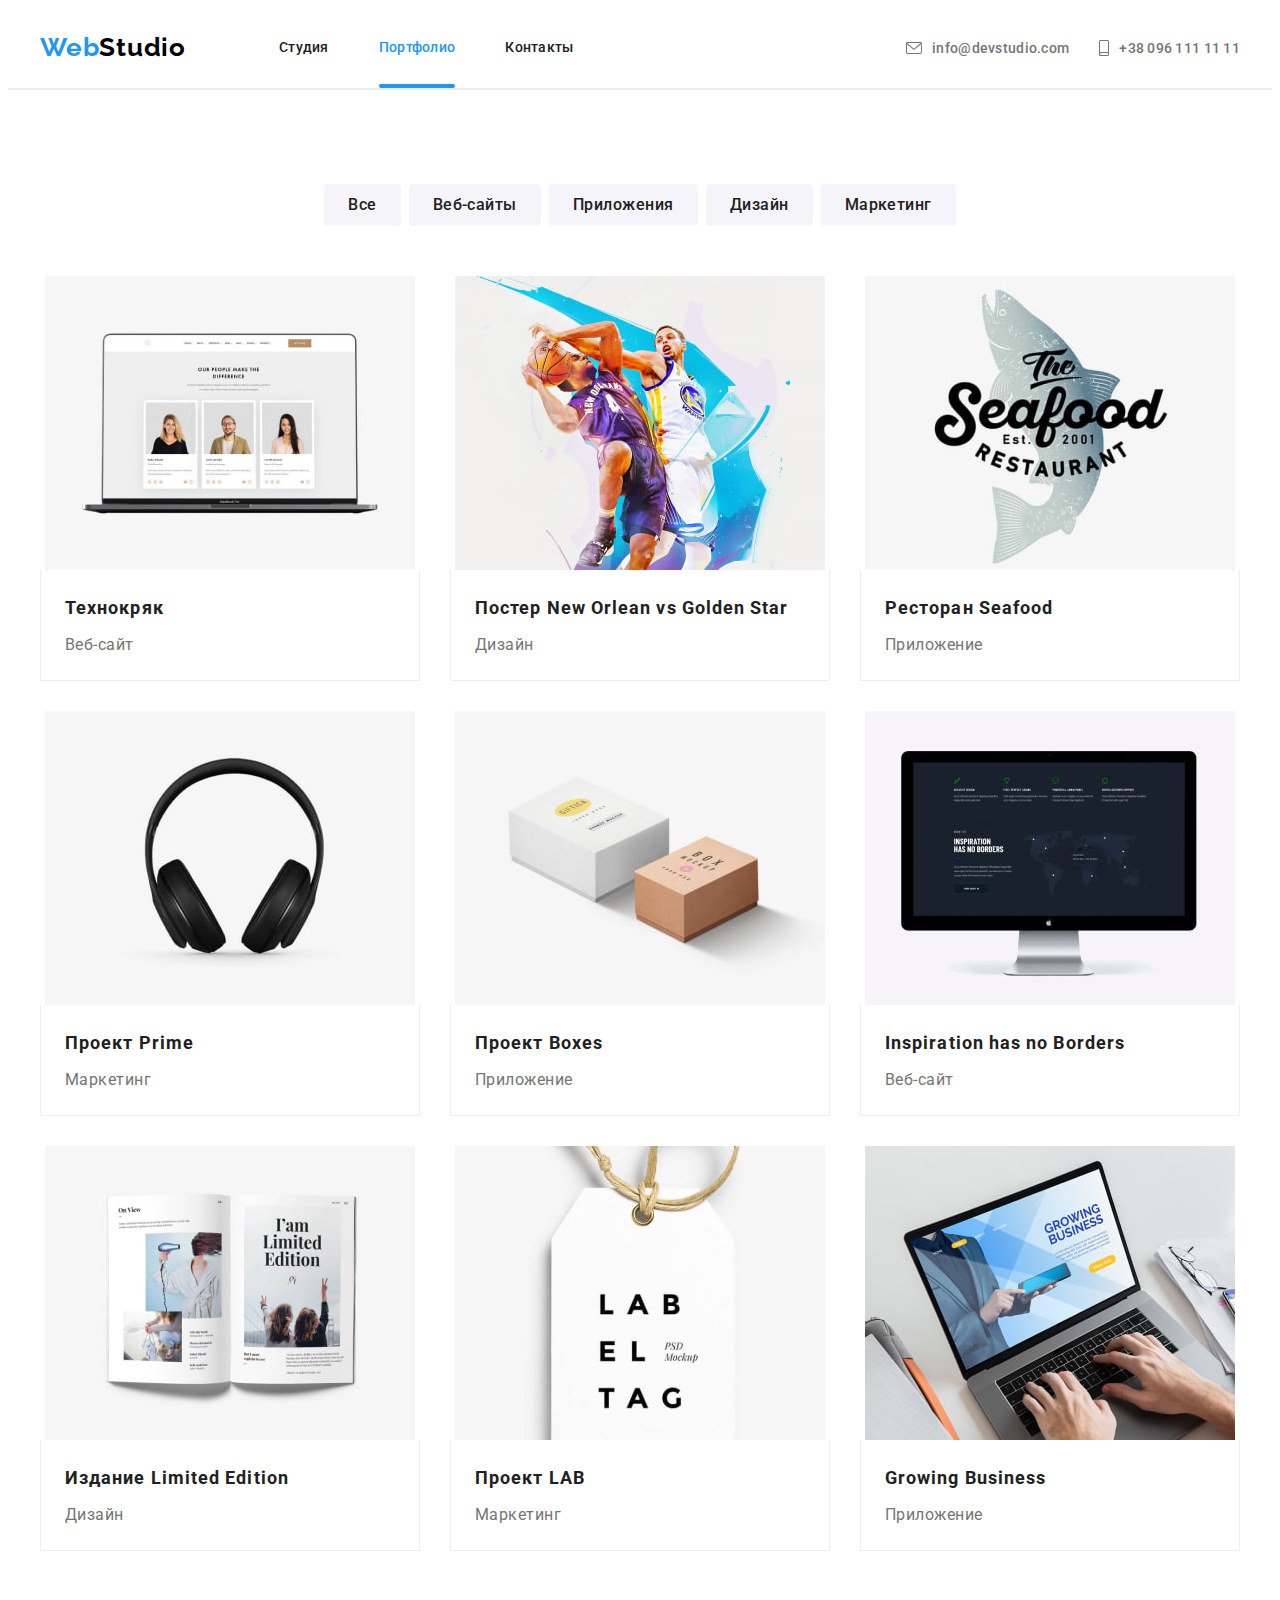
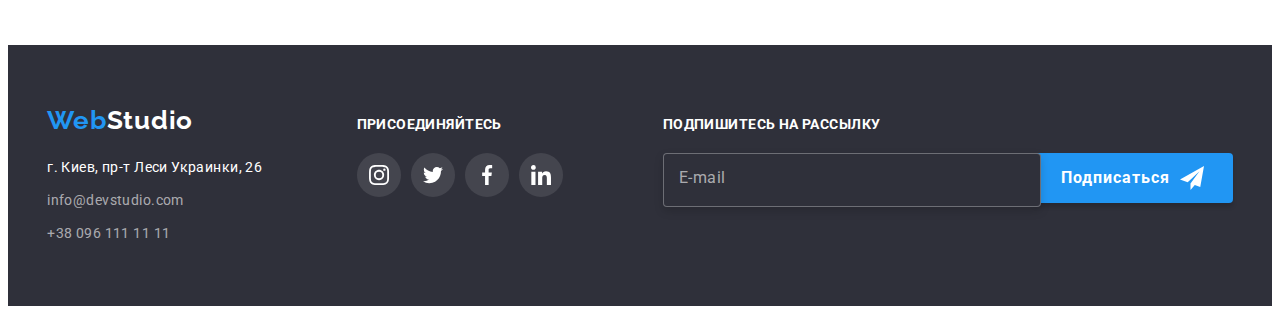
==== commit 46fbe9a2: "&-placeholder" ====
--- a/portfolio.html
+++ b/portfolio.html
@@ -341,7 +341,7 @@
                     <h3 class="subscription-title">Подпишитесь на рассылку</h3>
                     <form class="form-subscription">
                         <div class="form-field">
-                            <input type="email" class="form-input" name="mail" id="mail" placeholder=" ">
+                            <input type="email" class="form-input" name="mail" id="mail" placeholder="E-mail">
                             <label class="form-label" for="mail">E-mail</label>
 
                         </div>
--- a/css/main.min.css
+++ b/css/main.min.css
@@ -1 +1 @@
-:root{--title-color: #212121;--text-color: #757575;--accent-color: #2196f3;--main-font: Roboto, sans-serif;--secondary-font: Raleway, sans-serif}.visually-hidden{position:absolute;white-space:nowrap;width:1px;height:1px;overflow:hidden;border:0;padding:0;clip:rect(0 0 0 0);-webkit-clip-path:inset(50%);clip-path:inset(50%);margin:-1px}body{background-color:#fff;color:var(--text-color);font-family:var(--main-font);font-size:14px;line-height:1.71;letter-spacing:.03em}.section{padding-top:60px;padding-bottom:60px}@media screen and (min-width: 768px){.section{padding-top:60px;padding-bottom:60px}}@media screen and (min-width: 1200px){.section{padding-top:94px;padding-bottom:94px}}@media screen and (min-width: 480px){.section-group{padding-top:60px;padding-bottom:60px;background-color:#f5f4fa}}@media screen and (min-width: 1200px){.section-group{padding-top:94px;padding-bottom:94px}}.list{list-style:none;margin-top:0;margin-bottom:0;padding:0}.link{display:block;text-decoration:none}.ul{margin:0;padding:0}.img{display:block;max-width:100%;height:auto;margin:0;padding:0}textarea{resize:none}.container{padding-right:15px;padding-left:15px;margin-left:auto;margin-right:auto;margin-top:0;margin-bottom:0}@media screen and (min-width: 480px){.container{width:480px}}@media screen and (min-width: 768px){.container{width:768px}}@media screen and (min-width: 1200px){.container{width:1200px}}.modal{position:absolute;top:50%;left:50%;-webkit-transform:translate(-50%, -50%);transform:translate(-50%, -50%);min-width:528px;padding:40px;background:#fff;-webkit-box-shadow:0px 1px 3px rgba(0,0,0,.12),0px 1px 1px rgba(0,0,0,.14),0px 2px 1px rgba(0,0,0,.2);box-shadow:0px 1px 3px rgba(0,0,0,.12),0px 1px 1px rgba(0,0,0,.14),0px 2px 1px rgba(0,0,0,.2);border-radius:4px}.modal__title{font-family:"Roboto";font-weight:700;font-size:20px;line-height:1.15;text-align:center;letter-spacing:.03em;color:#212121;margin-top:0;margin-bottom:0}.modal__cross{fill:#000;-webkit-transition:fill 250ms cubic-bezier(0.4, 0, 0.2, 1);transition:fill 250ms cubic-bezier(0.4, 0, 0.2, 1)}.modal__close{position:absolute;display:-webkit-box;display:-ms-flexbox;display:flex;-webkit-box-pack:center;-ms-flex-pack:center;justify-content:center;-webkit-box-align:center;-ms-flex-align:center;align-items:center;top:8px;right:8px;width:30px;height:30px;margin:0;padding:0;background:#fff;border:1px solid rgba(0,0,0,.1);border-radius:50%}.modal__close:hover,.modal__close:focus{cursor:pointer;fill:var(--accent-color)}.modal-pic{display:-webkit-box;display:-ms-flexbox;display:flex;position:relative}.modal__icon{position:absolute;top:50%;left:15px;-webkit-transform:translateY(-50%);transform:translateY(-50%);fill:#000;-webkit-transition:fill 250ms cubic-bezier(0.4, 0, 0.2, 1);transition:fill 250ms cubic-bezier(0.4, 0, 0.2, 1)}.modal__form{width:448px;margin-left:auto;margin-right:auto}.modal__field{position:relative;display:-webkit-box;display:-ms-flexbox;display:flex;-webkit-box-orient:vertical;-webkit-box-direction:normal;-ms-flex-direction:column;flex-direction:column}.modal__field:focus-within .modal__icon{fill:var(--accent-color)}.modal__field:focus-within .modal__input{border:1px solid var(--accent-color);cursor:pointer}.modal__label{margin-top:12px;margin-bottom:4px;font-family:"Roboto";font-size:12px;line-height:1.16;letter-spacing:.01em;color:#757575}.modal__input{padding:0;padding-left:42px;width:100%;height:40px;border:1px solid rgba(33,33,33,.2);border-radius:4px;-webkit-transition:border-color 250ms cubic-bezier(0.4, 0, 0.2, 1);transition:border-color 250ms cubic-bezier(0.4, 0, 0.2, 1);outline:rgba(0,0,0,0)}.modal__comment{width:448px;height:120px;padding:12px 16px;font-family:"Roboto";font-size:14px;line-height:1.14;letter-spacing:.01em;color:var(--text-color);border:1px solid rgba(33,33,33,.2);border-radius:4px;outline:rgba(0,0,0,0);-webkit-transition:border-color 250ms cubic-bezier(0.4, 0, 0.2, 1);transition:border-color 250ms cubic-bezier(0.4, 0, 0.2, 1)}.modal__comment::-webkit-input-placeholder{font-family:"Roboto";font-size:14px;line-height:1.14;letter-spacing:.01em;color:rgba(117,117,117,.5)}.modal__comment::-moz-placeholder{font-family:"Roboto";font-size:14px;line-height:1.14;letter-spacing:.01em;color:rgba(117,117,117,.5)}.modal__comment:-ms-input-placeholder{font-family:"Roboto";font-size:14px;line-height:1.14;letter-spacing:.01em;color:rgba(117,117,117,.5)}.modal__comment::-ms-input-placeholder{font-family:"Roboto";font-size:14px;line-height:1.14;letter-spacing:.01em;color:rgba(117,117,117,.5)}.modal__comment::placeholder{font-family:"Roboto";font-size:14px;line-height:1.14;letter-spacing:.01em;color:rgba(117,117,117,.5)}.modal__comment:focus{border-color:var(--accent-color);cursor:pointer}.backdrop{position:fixed;top:0;left:0;width:100%;height:100%;background-color:rgba(0,0,0,.2);opacity:1;-webkit-transition:opacity 250ms cubic-bezier(0.4, 0, 0.2, 1);transition:opacity 250ms cubic-bezier(0.4, 0, 0.2, 1);z-index:1}.backdrop.is-hidden{opacity:0;pointer-events:none}.contract--color{color:var(--accent-color)}.contract{-webkit-text-decoration-color:var(--accent-color);text-decoration-color:var(--accent-color)}.checkbox{position:relative;display:-webkit-box;display:-ms-flexbox;display:flex;-webkit-box-pack:center;-ms-flex-pack:center;justify-content:center;-webkit-box-align:center;-ms-flex-align:center;align-items:center;margin-top:20px;margin-bottom:30px;margin-left:12px}.checkbox__label{display:-webkit-box;display:-ms-flexbox;display:flex;-webkit-box-pack:center;-ms-flex-pack:center;justify-content:center;-webkit-box-align:center;-ms-flex-align:center;align-items:center;margin-left:8px}.checkbox__description{font-family:"Roboto";font-size:14px;line-height:1.71;letter-spacing:.03em;color:#757575}.checkbox__input{-webkit-appearance:none;-moz-appearance:none;appearance:none}.custom-check{position:absolute;top:50%;left:0;-webkit-transform:translateY(-50%);transform:translateY(-50%);display:-webkit-box;display:-ms-flexbox;display:flex;-webkit-box-pack:center;-ms-flex-pack:center;justify-content:center;-webkit-box-align:center;-ms-flex-align:center;align-items:center;width:16px;height:15px;border:2px solid #212121;border-radius:2px;-webkit-transition:background-color 250ms cubic-bezier(0.4, 0, 0.2, 1),border-color 250ms cubic-bezier(0.4, 0, 0.2, 1);transition:background-color 250ms cubic-bezier(0.4, 0, 0.2, 1),border-color 250ms cubic-bezier(0.4, 0, 0.2, 1)}.checkbox__input:checked+.custom-check .custom-check__icon{opacity:1}.checkbox__input:checked+.custom-check{background-color:var(--accent-color);border-color:var(--accent-color)}.checkbox__input:focus+.custom-check{border-color:var(--accent-color)}.custom-check__icon{opacity:0;-webkit-transition:opacity 250ms cubic-bezier(0.4, 0, 0.2, 1);transition:opacity 250ms cubic-bezier(0.4, 0, 0.2, 1)}.button{display:-webkit-box;display:-ms-flexbox;display:flex;-webkit-box-pack:center;-ms-flex-pack:center;justify-content:center;-webkit-box-align:center;-ms-flex-align:center;align-items:center;text-align:center;width:200px;height:50px;margin-top:0;margin-bottom:0;margin-left:auto;margin-right:auto;padding:0;font-family:"Roboto";font-style:normal;font-weight:700;font-size:16px;line-height:1.88;letter-spacing:.06em;background-color:var(--accent-color);color:#fff;border-radius:4px;border-color:rgba(0,0,0,0);cursor:pointer;-webkit-box-shadow:0px 4px 4px rgba(0,0,0,.15);box-shadow:0px 4px 4px rgba(0,0,0,.15)}@media screen and (min-width: 480px){.sub__button{margin-left:auto;margin-right:auto}}@media screen and (min-width: 1200px){.sub__button{margin-left:12px;margin-right:0}}@media screen and (min-width: 480px){.logo{display:-webkit-box;display:-ms-flexbox;display:flex;margin-left:auto;margin-right:auto;color:var(--accent-color);font-family:var(--secondary-font);font-weight:700;font-size:24px;line-height:1.17;letter-spacing:.03em;text-decoration:none}}@media screen and (min-width: 1200px){.logo{font-size:26px;line-height:1.2;letter-spacing:.03em;text-decoration:none}}.header__logo{color:#000}.footer__logo{display:inline-block;margin-top:0;margin-left:auto;margin-right:auto;margin-bottom:20px;color:#fff}@media screen and (min-width: 1200px){.footer__logo{margin-right:156px}}.social{display:-webkit-box;display:-ms-flexbox;display:flex;-webkit-box-pack:center;-ms-flex-pack:center;justify-content:center;-webkit-box-align:center;-ms-flex-align:center;align-items:center}.social__item{width:44px;height:44px}.social__item:not(:last-child){margin-right:10px}.social__icon{fill:#afb1b8}.social__link{display:-webkit-box;display:-ms-flexbox;display:flex;-webkit-box-pack:center;-ms-flex-pack:center;justify-content:center;-webkit-box-align:center;-ms-flex-align:center;align-items:center;width:100%;height:100%;background-color:#fff;border-radius:50%;-webkit-transition:background-color 250ms cubic-bezier(0.4, 0, 0.2, 1);transition:background-color 250ms cubic-bezier(0.4, 0, 0.2, 1)}.social__link:hover,.social__link:focus{background-color:var(--accent-color)}.social__link:hover .social__icon,.social__link:focus .social__icon{fill:#fff}.social__link--bgc{background-color:rgba(255,255,255,.1)}.social__icon--color{fill:#fff}.btn{display:-webkit-box;display:-ms-flexbox;display:flex;-webkit-box-orient:horizontal;-webkit-box-direction:normal;-ms-flex-direction:row;flex-direction:row;-ms-flex-wrap:wrap;flex-wrap:wrap;margin-bottom:40px}@media screen and (min-width: 768px){.btn{display:-webkit-box;display:-ms-flexbox;display:flex;-webkit-box-pack:center;-ms-flex-pack:center;justify-content:center;margin-bottom:50px}}.btn__list:not(:last-child){margin-right:8px}.btn__list:nth-child(n+4){margin-top:15px}@media screen and (min-width: 768px){.btn__list:nth-child(n+4){margin-top:0}}.btn__item{color:var(--title-color);background:#f5f4fa;font-family:"Roboto";font-weight:500;font-size:16px;line-height:1.62;text-align:center;letter-spacing:.03em;cursor:pointer;border-radius:4px;border-color:rgba(0,0,0,0);padding:6px 22px;-webkit-transition:color 250ms cubic-bezier(0.4, 0, 0.2, 1),background-color 250ms cubic-bezier(0.4, 0, 0.2, 1),border-radius 250ms cubic-bezier(0.4, 0, 0.2, 1),-webkit-box-shadow 250ms cubic-bezier(0.4, 0, 0.2, 1);transition:color 250ms cubic-bezier(0.4, 0, 0.2, 1),background-color 250ms cubic-bezier(0.4, 0, 0.2, 1),border-radius 250ms cubic-bezier(0.4, 0, 0.2, 1),-webkit-box-shadow 250ms cubic-bezier(0.4, 0, 0.2, 1);transition:color 250ms cubic-bezier(0.4, 0, 0.2, 1),background-color 250ms cubic-bezier(0.4, 0, 0.2, 1),box-shadow 250ms cubic-bezier(0.4, 0, 0.2, 1),border-radius 250ms cubic-bezier(0.4, 0, 0.2, 1);transition:color 250ms cubic-bezier(0.4, 0, 0.2, 1),background-color 250ms cubic-bezier(0.4, 0, 0.2, 1),box-shadow 250ms cubic-bezier(0.4, 0, 0.2, 1),border-radius 250ms cubic-bezier(0.4, 0, 0.2, 1),-webkit-box-shadow 250ms cubic-bezier(0.4, 0, 0.2, 1)}.btn__item:hover,.btn__item:focus{color:#fff;background-color:var(--accent-color);-webkit-box-shadow:0px 3px 1px rgba(0,0,0,.1),0px 1px 2px rgba(0,0,0,.08),0px 2px 2px rgba(0,0,0,.12);box-shadow:0px 3px 1px rgba(0,0,0,.1),0px 1px 2px rgba(0,0,0,.08),0px 2px 2px rgba(0,0,0,.12);border-radius:4px}@media screen and (min-width: 480px){.form-subscription{display:-webkit-box;display:-ms-flexbox;display:flex;-webkit-box-orient:vertical;-webkit-box-direction:normal;-ms-flex-direction:column;flex-direction:column;-webkit-box-pack:center;-ms-flex-pack:center;justify-content:center;-webkit-box-align:center;-ms-flex-align:center;align-items:center}}@media screen and (min-width: 1200px){.form-subscription{display:-webkit-box;display:-ms-flexbox;display:flex;-webkit-box-orient:horizontal;-webkit-box-direction:normal;-ms-flex-direction:row;flex-direction:row;-webkit-box-pack:end;-ms-flex-pack:end;justify-content:flex-end;-webkit-box-align:center;-ms-flex-align:center;align-items:center}}.form-field{position:relative}@media screen and (max-width: 767.98px){.form-field{margin-bottom:20px;width:100%}}@media screen and (min-width: 768px){.form-field{width:450px;height:50px;margin-bottom:20px}}@media screen and (min-width: 1200px){.form-field{margin-bottom:0;width:358px}}.form-input{width:100%;height:50px;padding-left:16px;margin:0;font-family:"Roboto";font-size:16px;line-height:1.25;background-color:#2f303a;border:1px solid rgba(255,255,255,.3);-webkit-filter:drop-shadow(0px 4px 4px rgba(0, 0, 0, 0.15));filter:drop-shadow(0px 4px 4px rgba(0, 0, 0, 0.15));border-radius:4px;color:#fff}.form-label{display:none}@media screen and (min-width: 768px){.form-label{display:inline-block;position:absolute;top:50%;left:16px;-webkit-transform:translateY(-50%);transform:translateY(-50%);letter-spacing:.03em;font-family:"Roboto";font-size:16px;line-height:1.25;color:rgba(255,255,255,.6);-webkit-transition:-webkit-transform 250ms cubic-bezier(0.4, 0, 0.2, 1);transition:-webkit-transform 250ms cubic-bezier(0.4, 0, 0.2, 1);transition:transform 250ms cubic-bezier(0.4, 0, 0.2, 1);transition:transform 250ms cubic-bezier(0.4, 0, 0.2, 1), -webkit-transform 250ms cubic-bezier(0.4, 0, 0.2, 1)}}.form-input::-webkit-input-placeholder{opacity:1}.form-input::-moz-placeholder{opacity:1}.form-input:-ms-input-placeholder{opacity:1}.form-input::-ms-input-placeholder{opacity:1}.form-input::placeholder{opacity:1}@media screen and (min-width: 768px){.form-input::-webkit-input-placeholder{opacity:0}.form-input::-moz-placeholder{opacity:0}.form-input:-ms-input-placeholder{opacity:0}.form-input::-ms-input-placeholder{opacity:0}.form-input::placeholder{opacity:0}}.form-input:not(:-moz-placeholder-shown)+.form-label{transform:translate(-150%, -50%)}.form-input:not(:-ms-input-placeholder)+.form-label{transform:translate(-150%, -50%)}.form-input:focus+.form-label,.form-input:not(:placeholder-shown)+.form-label{-webkit-transform:translate(-150%, -50%);transform:translate(-150%, -50%)}.icon-subscription{margin-left:10px;fill:#fff}.connect{display:-webkit-box;display:-ms-flexbox;display:flex}@media screen and (min-width: 768px){.connect{display:-webkit-box;display:-ms-flexbox;display:flex;-webkit-box-orient:vertical;-webkit-box-direction:normal;-ms-flex-direction:column;flex-direction:column;-webkit-box-pack:start;-ms-flex-pack:start;justify-content:flex-start}}@media screen and (min-width: 1200px){.connect{margin-left:0}}.header-connection{display:-webkit-box;display:-ms-flexbox;display:flex;-webkit-box-pack:center;-ms-flex-pack:center;justify-content:center;-webkit-box-align:center;-ms-flex-align:center;align-items:center}@media screen and (min-width: 768px){.header-connection{margin-left:0;display:-webkit-box;display:-ms-flexbox;display:flex;-webkit-box-orient:vertical;-webkit-box-direction:normal;-ms-flex-direction:column;flex-direction:column;-webkit-box-align:start;-ms-flex-align:start;align-items:flex-start}}@media screen and (min-width: 1200px){.header-connection{margin-left:0;display:-webkit-box;display:-ms-flexbox;display:flex;-webkit-box-orient:horizontal;-webkit-box-direction:normal;-ms-flex-direction:row;flex-direction:row;-webkit-box-pack:center;-ms-flex-pack:center;justify-content:center;-webkit-box-align:center;-ms-flex-align:center;align-items:center}}@media screen and (min-width: 768px){.header-connection__item{margin:0}}@media screen and (min-width: 768px){.header-connection .header-connection__item+.header-connection__item{margin-left:0;margin-top:10px}}@media screen and (min-width: 1200px){.header-connection .header-connection__item+.header-connection__item{margin-left:30px;margin-top:0}}@media screen and (min-width: 768px){.header-connection__link{padding:0;margin:0;display:-webkit-box;display:-ms-flexbox;display:flex;-webkit-box-align:center;-ms-flex-align:center;align-items:center;color:var(--text-color);font-weight:500;font-size:14px;line-height:16px;letter-spacing:.02em;text-decoration:none;-webkit-transition:color 250ms cubic-bezier(0.4, 0, 0.2, 1);transition:color 250ms cubic-bezier(0.4, 0, 0.2, 1)}}@media screen and (min-width: 1200px){.header-connection__link{padding-top:32px;padding-bottom:32px}}.header-connection__link:hover,.header-connection__link:focus{color:var(--accent-color)}.envelope{fill:currentColor;margin-right:10px}.smartphone{fill:currentColor;margin-right:10px}.header{border-bottom:2px solid #ececec}.header-nav{display:-webkit-box;display:-ms-flexbox;display:flex;-webkit-box-align:center;-ms-flex-align:center;align-items:center}.main-nav{display:-webkit-box;display:-ms-flexbox;display:flex;-webkit-box-align:center;-ms-flex-align:center;align-items:center;-webkit-box-pack:center;-ms-flex-pack:center;justify-content:center}@media screen and (min-width: 768px){.main-nav{display:-webkit-box;display:-ms-flexbox;display:flex;-webkit-box-align:center;-ms-flex-align:center;align-items:center;-webkit-box-pack:justify;-ms-flex-pack:justify;justify-content:space-between}}@media screen and (min-width: 1200px){.main-nav{-webkit-box-pack:justify;-ms-flex-pack:justify;justify-content:space-between}}.main-nav__navigation{display:-webkit-box;display:-ms-flexbox;display:flex;margin-top:0;margin-bottom:0}.site-nav{display:-webkit-box;display:-ms-flexbox;display:flex}@media screen and (min-width: 768px){.site-nav{display:-webkit-box;display:-ms-flexbox;display:flex;margin-left:88px}}@media screen and (min-width: 1200px){.site-nav{margin-left:93px}}.site-nav__item:not(:last-child){margin-right:50px}.site-nav__link{position:relative;display:block;padding-top:32px;padding-bottom:32px;color:var(--title-color);font-weight:500;font-size:14px;line-height:1.14;letter-spacing:.02em;text-decoration:none;-webkit-transition:color 250ms cubic-bezier(0.4, 0, 0.2, 1);transition:color 250ms cubic-bezier(0.4, 0, 0.2, 1)}.site-nav__link:hover,.site-nav__link:focus{color:var(--accent-color)}.site-nav__link.curent{color:var(--accent-color)}.site-nav__link.curent::after{position:absolute;display:inline-block;content:"";left:0;bottom:0;width:100%;height:4px;background:var(--accent-color);border-radius:2px}@media screen and (min-width: 480px){.hero{margin-top:0;margin-bottom:0;padding-top:118px;padding-bottom:118px;background-color:#2f303a}}@media screen and (min-width: 1200px){.hero{padding-top:200px;padding-bottom:200px}}@media screen and (min-width: 480px){.hero__title{margin-top:0;margin-bottom:30px;font-family:"Roboto";font-weight:900;font-size:26px;line-height:1.62;text-align:center;letter-spacing:.06em;text-transform:uppercase;color:#fff}}@media screen and (min-width: 1200px){.hero__title{font-weight:900;font-size:44px;line-height:1.36}}@media screen and (min-width: 480px){.hero-overlay{max-width:480px;height:400px;margin-left:auto;margin-right:auto}}@media screen and (min-width: 768px){.hero-overlay{max-width:768px;height:400px}}@media screen and (min-width: 1200px){.hero-overlay{max-width:1600px;height:600px;background-color:#c4c4c4;background-image:-webkit-gradient(linear, left top, right top, from(rgba(47, 48, 58, 0.4)), to(rgba(47, 48, 58, 0.4))),url(../images/hero/Img-hero.jpg);background-image:linear-gradient(to right, rgba(47, 48, 58, 0.4), rgba(47, 48, 58, 0.4)),url(../images/hero/Img-hero.jpg);background-repeat:no-repeat;background-size:cover;background-position:center}}@media screen and (min-width: 768px){.skills{display:-webkit-box;display:-ms-flexbox;display:flex;-ms-flex-wrap:wrap;flex-wrap:wrap;-webkit-box-pack:justify;-ms-flex-pack:justify;justify-content:space-between}}@media screen and (min-width: 1200px){.skills{display:-webkit-box;display:-ms-flexbox;display:flex}}.skills__item{-webkit-box-flex:1;-ms-flex-positive:1;flex-grow:1}.skills__item:not(:last-child){margin-bottom:30px}@media screen and (min-width: 768px){.skills__item{width:calc((100% - 60px)/2);margin-right:30px;margin-bottom:30px}.skills__item:nth-child(2n){margin-right:0}.skills__item:nth-last-child(-n+2){margin-bottom:0}}@media screen and (min-width: 1200px){.skills__item{width:calc((100% - 90px)/4);margin-bottom:0}.skills__item:not(:last-child){margin-right:30px}}.skills__item:before{display:block;content:" ";height:120px;background-color:#f5f4fa;background-repeat:no-repeat;background-position:center;border-radius:4px}.skills__text{margin-top:0;margin-bottom:0;color:var(--text-color);font-size:14px;line-height:1.71;letter-spacing:.03em}.skills__title{margin-top:30px;margin-bottom:10px;color:var(--title-color);font-weight:700;font-size:14px;line-height:1.14;letter-spacing:.03em;text-transform:uppercase}@media screen and (min-width: 480px){.skills__title{text-align:center}}@media screen and (min-width: 768px){.skills__title{text-align:start}}.icon-antenna::before{background-image:url(../images/svg/SVG/antenna.svg)}.icon-clock::before{background-image:url(../images/svg/SVG/clock.svg)}.icon-diagram::before{background-image:url(../images/svg/SVG/diagram.svg)}.icon-astronaut::before{background-image:url(../images/svg/SVG/astronaut.svg)}.section-working{margin-top:0;margin-bottom:0;padding-bottom:94px}@media screen and (max-width: 1199.98px){.section-working{display:none}}.work{display:-webkit-box;display:-ms-flexbox;display:flex;-webkit-box-pack:center;-ms-flex-pack:center;justify-content:center;-webkit-box-align:center;-ms-flex-align:center;align-items:center}.work .work__item:not(:last-child){margin-right:30px}.work__title{margin-top:0;margin-bottom:50px;color:var(--title-color);font-weight:700;font-size:36px;line-height:1.16;text-align:center;letter-spacing:.03em}.work__item{position:relative}.preview{position:absolute;display:-webkit-box;display:-ms-flexbox;display:flex;-webkit-box-pack:center;-ms-flex-pack:center;justify-content:center;-webkit-box-align:center;-ms-flex-align:center;align-items:center;left:0;bottom:7px;margin:0;padding:0;width:370px;height:70px;font-family:"Roboto";font-weight:700;font-size:14px;line-height:1.14;text-align:center;letter-spacing:.03em;text-transform:uppercase;color:#fff;background-color:rgba(47,48,58,.8)}@media screen and (min-width: 768px){.team{display:-webkit-box;display:-ms-flexbox;display:flex;-ms-flex-wrap:wrap;flex-wrap:wrap;-webkit-box-pack:center;-ms-flex-pack:center;justify-content:center}}@media screen and (min-width: 1200px){.team{display:-webkit-box;display:-ms-flexbox;display:flex;-webkit-box-pack:center;-ms-flex-pack:center;justify-content:center;-webkit-box-align:center;-ms-flex-align:center;align-items:center}}.guys{padding-top:30px;padding-bottom:30px}.team__title{color:var(--title-color);font-weight:700;font-size:36px;line-height:1.16;text-align:center;letter-spacing:.03em;margin-top:0;margin-bottom:50px}.team__item{-webkit-box-flex:1;-ms-flex-positive:1;flex-grow:1;-webkit-box-shadow:0px 1px 3px rgba(0,0,0,.12),0px 1px 1px rgba(0,0,0,.14),0px 2px 1px rgba(0,0,0,.2);box-shadow:0px 1px 3px rgba(0,0,0,.12),0px 1px 1px rgba(0,0,0,.14),0px 2px 1px rgba(0,0,0,.2);border-radius:0px 0px 4px 4px;background-color:#fff}@media screen and (max-width: 767.98px){.team__item:not(:last-child){margin-bottom:30px}}@media screen and (min-width: 768px){.team__item{width:calc((100% - 60px)/2);margin-right:30px;margin-bottom:30px}.team__item:nth-child(2n){margin-right:0}.team__item:nth-last-child(-n+2){margin-bottom:0}}@media screen and (min-width: 1200px){.team__item{width:calc((100% - 90px)/4);margin-bottom:0}.team__item:not(:last-child){margin-right:30px}}.team-member__title{color:var(--title-color);font-weight:500;font-size:16px;line-height:1.19;text-align:center;letter-spacing:.03em;margin-top:0;margin-bottom:10px}.team-member__text{color:var(--text-color);font-weight:400;font-size:16px;line-height:1.19;text-align:center;letter-spacing:.03em;margin-top:0;margin-bottom:16px}.clients__icon{fill:#afb1b8;-webkit-transition:fill 250ms cubic-bezier(0.4, 0, 0.2, 1);transition:fill 250ms cubic-bezier(0.4, 0, 0.2, 1)}.clients__title{font-family:var(--title-color);font-weight:700;font-size:36px;line-height:1.16;text-align:center;letter-spacing:.03em;margin-top:0;margin-bottom:50px;color:#212121}@media screen and (min-width: 480px){.clients{display:-webkit-box;display:-ms-flexbox;display:flex;-ms-flex-wrap:wrap;flex-wrap:wrap;-webkit-box-pack:center;-ms-flex-pack:center;justify-content:center}}@media screen and (min-width: 768px){.clients{display:-webkit-box;display:-ms-flexbox;display:flex;-ms-flex-wrap:wrap;flex-wrap:wrap;-webkit-box-pack:center;-ms-flex-pack:center;justify-content:center}}@media screen and (min-width: 1200px){.clients{display:-webkit-box;display:-ms-flexbox;display:flex}}@media screen and (max-width: 767.98px){.clients__item{width:calc((100% - 30px)/2);margin-right:30px;margin-bottom:30px}.clients__item:nth-child(2n){margin-right:0}.clients__item:nth-last-child(-n+2){margin-bottom:0}}@media screen and (min-width: 768px){.clients__item{width:calc((100% - 60px)/3);margin-right:30px;margin-bottom:30px}.clients__item:nth-child(3n){margin-right:0}.clients__item:nth-last-child(-n+3){margin-bottom:0}}@media screen and (min-width: 1200px){.clients__item{width:calc((100% - 150px)/6);margin-bottom:0}.clients__item:not(:last-child){margin-right:30px}}.clients__link{display:-webkit-box;display:-ms-flexbox;display:flex;-webkit-box-pack:center;-ms-flex-pack:center;justify-content:center;-webkit-box-align:center;-ms-flex-align:center;align-items:center;width:210px;height:92px;margin:0;border:1px solid #afb1b8;border-radius:4px;-webkit-transition:border-color 250ms cubic-bezier(0.4, 0, 0.2, 1);transition:border-color 250ms cubic-bezier(0.4, 0, 0.2, 1)}.clients__link:hover,.clients__link:focus{border-color:var(--accent-color)}.clients__link:hover .clients__icon,.clients__link:focus .clients__icon{fill:var(--accent-color)}@media screen and (min-width: 768px){.clients__link{width:226px}}@media screen and (min-width: 1200px){.clients__link{width:170px}}@media screen and (min-width: 480px){.examples{display:-webkit-box;display:-ms-flexbox;display:flex;-webkit-box-orient:vertical;-webkit-box-direction:normal;-ms-flex-direction:column;flex-direction:column;-webkit-box-pack:center;-ms-flex-pack:center;justify-content:center;-webkit-box-align:center;-ms-flex-align:center;align-items:center}}@media screen and (min-width: 768px){.examples{display:-webkit-box;display:-ms-flexbox;display:flex;-webkit-box-orient:horizontal;-webkit-box-direction:normal;-ms-flex-direction:row;flex-direction:row;-ms-flex-wrap:wrap;flex-wrap:wrap}}.examples__thumb{position:relative;display:-webkit-box;display:-ms-flexbox;display:flex;-webkit-box-pack:center;-ms-flex-pack:center;justify-content:center;-webkit-box-align:center;-ms-flex-align:center;align-items:center;overflow:hidden}.examples__overlay{position:absolute;left:0;bottom:0;width:100%;height:100%;background-color:rgba(33,150,243,.9);opacity:0;-webkit-transform:translateY(100%);transform:translateY(100%);-webkit-transition:opacity 250ms cubic-bezier(0.4, 0, 0.2, 1),-webkit-transform 250ms cubic-bezier(0.4, 0, 0.2, 1);transition:opacity 250ms cubic-bezier(0.4, 0, 0.2, 1),-webkit-transform 250ms cubic-bezier(0.4, 0, 0.2, 1);transition:opacity 250ms cubic-bezier(0.4, 0, 0.2, 1),transform 250ms cubic-bezier(0.4, 0, 0.2, 1);transition:opacity 250ms cubic-bezier(0.4, 0, 0.2, 1),transform 250ms cubic-bezier(0.4, 0, 0.2, 1),-webkit-transform 250ms cubic-bezier(0.4, 0, 0.2, 1)}.examples__item{margin-right:30px;margin-bottom:30px}@media screen and (min-width: 768px){.examples__item{width:calc((100% - 30px)/2)}}@media screen and (min-width: 1200px){.examples__item{width:calc((100% - 60px)/3)}}.examples__item:nth-child(3n){margin-right:0}.examples__item:nth-last-child(-n+3){margin-bottom:0}.examples-title{color:var(--title-color);font-weight:700;font-size:18px;line-height:2;letter-spacing:.06em;margin-top:0;margin-bottom:4px}.examples-text{color:var(--text-color);font-size:16px;line-height:1.88;letter-spacing:.03em;margin-top:0;margin-bottom:0}.examples__link:hover .examples__overlay,.examples__link:focus .examples__overlay{opacity:1;-webkit-transform:translateY(0);transform:translateY(0)}.examples__link{-webkit-transition:-webkit-box-shadow 250ms cubic-bezier(0.4, 0, 0.2, 1);transition:-webkit-box-shadow 250ms cubic-bezier(0.4, 0, 0.2, 1);transition:box-shadow 250ms cubic-bezier(0.4, 0, 0.2, 1);transition:box-shadow 250ms cubic-bezier(0.4, 0, 0.2, 1), -webkit-box-shadow 250ms cubic-bezier(0.4, 0, 0.2, 1)}.examples__link:hover,.examples__link:focus{-webkit-box-shadow:0px 1px 1px rgba(0,0,0,.12),0px 4px 4px rgba(0,0,0,.06),1px 4px 6px rgba(0,0,0,.16);box-shadow:0px 1px 1px rgba(0,0,0,.12),0px 4px 4px rgba(0,0,0,.06),1px 4px 6px rgba(0,0,0,.16)}.description{position:absolute;display:-webkit-box;display:-ms-flexbox;display:flex;width:100%;height:100%;margin:0;padding:63px 24px;font-family:"Roboto";font-size:18px;line-height:1.56;letter-spacing:.03em;color:#fff}.projects{padding:20px 24px;border-left:1px solid #eee;border-right:1px solid #eee;border-bottom:1px solid #eee}.footer{display:-webkit-box;display:-ms-flexbox;display:flex;-webkit-box-pack:center;-ms-flex-pack:center;justify-content:center;-webkit-box-align:center;-ms-flex-align:center;align-items:center;margin-top:0;margin-bottom:0;padding-top:60px;padding-bottom:60px;background:#2f303a}@media screen and (min-width: 1200px){.footer{-webkit-box-pack:space-evenly;-ms-flex-pack:space-evenly;justify-content:space-evenly}}.footer-link{display:-webkit-box;display:-ms-flexbox;display:flex;-webkit-box-pack:center;-ms-flex-pack:center;justify-content:center;-webkit-box-align:center;-ms-flex-align:center;align-items:center;margin-top:0;margin-bottom:9px;color:rgba(255,255,255,.6);text-decoration:none;-webkit-transition:color 250ms cubic-bezier(0.4, 0, 0.2, 1);transition:color 250ms cubic-bezier(0.4, 0, 0.2, 1)}@media screen and (min-width: 1200px){.footer-link{-webkit-box-pack:start;-ms-flex-pack:start;justify-content:flex-start}}.footer-link:hover,.footer-link:focus{color:var(--accent-color)}.place{display:inline-block;margin-top:0;margin-bottom:9px;color:#fff}.adds{margin:0;padding:0;font-style:inherit}.tel{margin-top:0;margin-bottom:0}.join{display:-webkit-box;display:-ms-flexbox;display:flex;-webkit-box-orient:vertical;-webkit-box-direction:normal;-ms-flex-direction:column;flex-direction:column;-webkit-box-pack:center;-ms-flex-pack:center;justify-content:center;margin-top:60px;margin-bottom:60px}@media screen and (min-width: 768px){.join{margin:0}}.join-title{margin-left:auto;margin-right:auto;margin-top:0;margin-bottom:20px;font-family:var(--main-font);font-weight:700;font-size:14px;line-height:1.14;letter-spacing:.03em;text-transform:uppercase;color:#fff}@media screen and (min-width: 1200px){.join-title{margin-left:0}}@media screen and (min-width: 480px){.bottom{display:-webkit-box;display:-ms-flexbox;display:flex;-webkit-box-orient:vertical;-webkit-box-direction:normal;-ms-flex-direction:column;flex-direction:column;-webkit-box-pack:center;-ms-flex-pack:center;justify-content:center;-webkit-box-align:center;-ms-flex-align:center;align-items:center}}@media screen and (min-width: 768px){.bottom{display:-webkit-box;display:-ms-flexbox;display:flex;-ms-flex-wrap:wrap;flex-wrap:wrap;-webkit-box-orient:horizontal;-webkit-box-direction:normal;-ms-flex-direction:row;flex-direction:row;-ms-flex-pack:distribute;justify-content:space-around;-webkit-box-align:baseline;-ms-flex-align:baseline;align-items:baseline}}@media screen and (min-width: 1200px){.bottom{display:-webkit-box;display:-ms-flexbox;display:flex;-ms-flex-wrap:nowrap;flex-wrap:nowrap;-webkit-box-orient:horizontal;-webkit-box-direction:normal;-ms-flex-direction:row;flex-direction:row;-webkit-box-pack:space-evenly;-ms-flex-pack:space-evenly;justify-content:space-evenly;-webkit-box-align:baseline;-ms-flex-align:baseline;align-items:baseline}}.box{display:-webkit-box;display:-ms-flexbox;display:flex;-webkit-box-orient:vertical;-webkit-box-direction:normal;-ms-flex-direction:column;flex-direction:column;-webkit-box-pack:center;-ms-flex-pack:center;justify-content:center;-webkit-box-align:center;-ms-flex-align:center;align-items:center}@media screen and (min-width: 1200px){.box{-webkit-box-align:start;-ms-flex-align:start;align-items:flex-start;margin-left:0}}.subscription{width:100%}@media screen and (min-width: 1200px){.subscription{width:570px;height:86px;margin-left:93px}}.subscription-title{text-align:center;margin-left:auto;margin-right:auto;margin-top:0;margin-bottom:20px;font-family:var(--main-font);font-weight:700;font-size:14px;line-height:1.14;letter-spacing:.03em;text-transform:uppercase;color:#fff}@media screen and (min-width: 768px){.subscription-title{margin-top:60px}}@media screen and (min-width: 1200px){.subscription-title{margin-top:0;text-align:start}}/*# sourceMappingURL=main.min.css.map */+:root{--title-color: #212121;--text-color: #757575;--accent-color: #2196f3;--main-font: Roboto, sans-serif;--secondary-font: Raleway, sans-serif}.visually-hidden{position:absolute;white-space:nowrap;width:1px;height:1px;overflow:hidden;border:0;padding:0;clip:rect(0 0 0 0);-webkit-clip-path:inset(50%);clip-path:inset(50%);margin:-1px}body{background-color:#fff;color:var(--text-color);font-family:var(--main-font);font-size:14px;line-height:1.71;letter-spacing:.03em}.section{padding-top:60px;padding-bottom:60px}@media screen and (min-width: 768px){.section{padding-top:60px;padding-bottom:60px}}@media screen and (min-width: 1200px){.section{padding-top:94px;padding-bottom:94px}}@media screen and (min-width: 480px){.section-group{padding-top:60px;padding-bottom:60px;background-color:#f5f4fa}}@media screen and (min-width: 1200px){.section-group{padding-top:94px;padding-bottom:94px}}.list{list-style:none;margin-top:0;margin-bottom:0;padding:0}.link{display:block;text-decoration:none}.ul{margin:0;padding:0}.img{display:block;max-width:100%;height:auto;margin:0;padding:0}textarea{resize:none}.container{padding-right:15px;padding-left:15px;margin-left:auto;margin-right:auto;margin-top:0;margin-bottom:0}@media screen and (min-width: 480px){.container{width:480px}}@media screen and (min-width: 768px){.container{width:768px}}@media screen and (min-width: 1200px){.container{width:1200px}}.modal{position:absolute;top:50%;left:50%;-webkit-transform:translate(-50%, -50%);transform:translate(-50%, -50%);min-width:528px;padding:40px;background:#fff;-webkit-box-shadow:0px 1px 3px rgba(0,0,0,.12),0px 1px 1px rgba(0,0,0,.14),0px 2px 1px rgba(0,0,0,.2);box-shadow:0px 1px 3px rgba(0,0,0,.12),0px 1px 1px rgba(0,0,0,.14),0px 2px 1px rgba(0,0,0,.2);border-radius:4px}.modal__title{font-family:"Roboto";font-weight:700;font-size:20px;line-height:1.15;text-align:center;letter-spacing:.03em;color:#212121;margin-top:0;margin-bottom:0}.modal__cross{fill:#000;-webkit-transition:fill 250ms cubic-bezier(0.4, 0, 0.2, 1);transition:fill 250ms cubic-bezier(0.4, 0, 0.2, 1)}.modal__close{position:absolute;display:-webkit-box;display:-ms-flexbox;display:flex;-webkit-box-pack:center;-ms-flex-pack:center;justify-content:center;-webkit-box-align:center;-ms-flex-align:center;align-items:center;top:8px;right:8px;width:30px;height:30px;margin:0;padding:0;background:#fff;border:1px solid rgba(0,0,0,.1);border-radius:50%}.modal__close:hover,.modal__close:focus{cursor:pointer;fill:var(--accent-color)}.modal-pic{display:-webkit-box;display:-ms-flexbox;display:flex;position:relative}.modal__icon{position:absolute;top:50%;left:15px;-webkit-transform:translateY(-50%);transform:translateY(-50%);fill:#000;-webkit-transition:fill 250ms cubic-bezier(0.4, 0, 0.2, 1);transition:fill 250ms cubic-bezier(0.4, 0, 0.2, 1)}.modal__form{width:448px;margin-left:auto;margin-right:auto}.modal__field{position:relative;display:-webkit-box;display:-ms-flexbox;display:flex;-webkit-box-orient:vertical;-webkit-box-direction:normal;-ms-flex-direction:column;flex-direction:column}.modal__field:focus-within .modal__icon{fill:var(--accent-color)}.modal__field:focus-within .modal__input{border:1px solid var(--accent-color);cursor:pointer}.modal__label{margin-top:12px;margin-bottom:4px;font-family:"Roboto";font-size:12px;line-height:1.16;letter-spacing:.01em;color:#757575}.modal__input{padding:0;padding-left:42px;width:100%;height:40px;border:1px solid rgba(33,33,33,.2);border-radius:4px;-webkit-transition:border-color 250ms cubic-bezier(0.4, 0, 0.2, 1);transition:border-color 250ms cubic-bezier(0.4, 0, 0.2, 1);outline:rgba(0,0,0,0)}.modal__comment{width:448px;height:120px;padding:12px 16px;font-family:"Roboto";font-size:14px;line-height:1.14;letter-spacing:.01em;color:var(--text-color);border:1px solid rgba(33,33,33,.2);border-radius:4px;outline:rgba(0,0,0,0);-webkit-transition:border-color 250ms cubic-bezier(0.4, 0, 0.2, 1);transition:border-color 250ms cubic-bezier(0.4, 0, 0.2, 1)}.modal__comment::-webkit-input-placeholder{font-family:"Roboto";font-size:14px;line-height:1.14;letter-spacing:.01em;color:rgba(117,117,117,.5)}.modal__comment::-moz-placeholder{font-family:"Roboto";font-size:14px;line-height:1.14;letter-spacing:.01em;color:rgba(117,117,117,.5)}.modal__comment:-ms-input-placeholder{font-family:"Roboto";font-size:14px;line-height:1.14;letter-spacing:.01em;color:rgba(117,117,117,.5)}.modal__comment::-ms-input-placeholder{font-family:"Roboto";font-size:14px;line-height:1.14;letter-spacing:.01em;color:rgba(117,117,117,.5)}.modal__comment::placeholder{font-family:"Roboto";font-size:14px;line-height:1.14;letter-spacing:.01em;color:rgba(117,117,117,.5)}.modal__comment:focus{border-color:var(--accent-color);cursor:pointer}.backdrop{position:fixed;top:0;left:0;width:100%;height:100%;background-color:rgba(0,0,0,.2);opacity:1;-webkit-transition:opacity 250ms cubic-bezier(0.4, 0, 0.2, 1);transition:opacity 250ms cubic-bezier(0.4, 0, 0.2, 1);z-index:1}.backdrop.is-hidden{opacity:0;pointer-events:none}.contract--color{color:var(--accent-color)}.contract{-webkit-text-decoration-color:var(--accent-color);text-decoration-color:var(--accent-color)}.checkbox{position:relative;display:-webkit-box;display:-ms-flexbox;display:flex;-webkit-box-pack:center;-ms-flex-pack:center;justify-content:center;-webkit-box-align:center;-ms-flex-align:center;align-items:center;margin-top:20px;margin-bottom:30px;margin-left:12px}.checkbox__label{display:-webkit-box;display:-ms-flexbox;display:flex;-webkit-box-pack:center;-ms-flex-pack:center;justify-content:center;-webkit-box-align:center;-ms-flex-align:center;align-items:center;margin-left:8px}.checkbox__description{font-family:"Roboto";font-size:14px;line-height:1.71;letter-spacing:.03em;color:#757575}.checkbox__input{-webkit-appearance:none;-moz-appearance:none;appearance:none}.custom-check{position:absolute;top:50%;left:0;-webkit-transform:translateY(-50%);transform:translateY(-50%);display:-webkit-box;display:-ms-flexbox;display:flex;-webkit-box-pack:center;-ms-flex-pack:center;justify-content:center;-webkit-box-align:center;-ms-flex-align:center;align-items:center;width:16px;height:15px;border:2px solid #212121;border-radius:2px;-webkit-transition:background-color 250ms cubic-bezier(0.4, 0, 0.2, 1),border-color 250ms cubic-bezier(0.4, 0, 0.2, 1);transition:background-color 250ms cubic-bezier(0.4, 0, 0.2, 1),border-color 250ms cubic-bezier(0.4, 0, 0.2, 1)}.checkbox__input:checked+.custom-check .custom-check__icon{opacity:1}.checkbox__input:checked+.custom-check{background-color:var(--accent-color);border-color:var(--accent-color)}.checkbox__input:focus+.custom-check{border-color:var(--accent-color)}.custom-check__icon{opacity:0;-webkit-transition:opacity 250ms cubic-bezier(0.4, 0, 0.2, 1);transition:opacity 250ms cubic-bezier(0.4, 0, 0.2, 1)}.button{display:-webkit-box;display:-ms-flexbox;display:flex;-webkit-box-pack:center;-ms-flex-pack:center;justify-content:center;-webkit-box-align:center;-ms-flex-align:center;align-items:center;text-align:center;width:200px;height:50px;margin-top:0;margin-bottom:0;margin-left:auto;margin-right:auto;padding:0;font-family:"Roboto";font-style:normal;font-weight:700;font-size:16px;line-height:1.88;letter-spacing:.06em;background-color:var(--accent-color);color:#fff;border-radius:4px;border-color:rgba(0,0,0,0);cursor:pointer;-webkit-box-shadow:0px 4px 4px rgba(0,0,0,.15);box-shadow:0px 4px 4px rgba(0,0,0,.15)}@media screen and (min-width: 480px){.sub__button{margin-left:auto;margin-right:auto}}@media screen and (min-width: 1200px){.sub__button{margin-left:12px;margin-right:0}}@media screen and (min-width: 480px){.logo{display:-webkit-box;display:-ms-flexbox;display:flex;margin-left:auto;margin-right:auto;color:var(--accent-color);font-family:var(--secondary-font);font-weight:700;font-size:24px;line-height:1.17;letter-spacing:.03em;text-decoration:none}}@media screen and (min-width: 1200px){.logo{font-size:26px;line-height:1.2;letter-spacing:.03em;text-decoration:none}}.header__logo{color:#000}.footer__logo{display:inline-block;margin-top:0;margin-left:auto;margin-right:auto;margin-bottom:20px;color:#fff}@media screen and (min-width: 1200px){.footer__logo{margin-right:156px}}.social{display:-webkit-box;display:-ms-flexbox;display:flex;-webkit-box-pack:center;-ms-flex-pack:center;justify-content:center;-webkit-box-align:center;-ms-flex-align:center;align-items:center}.social__item{width:44px;height:44px}.social__item:not(:last-child){margin-right:10px}.social__icon{fill:#afb1b8}.social__link{display:-webkit-box;display:-ms-flexbox;display:flex;-webkit-box-pack:center;-ms-flex-pack:center;justify-content:center;-webkit-box-align:center;-ms-flex-align:center;align-items:center;width:100%;height:100%;background-color:#fff;border-radius:50%;-webkit-transition:background-color 250ms cubic-bezier(0.4, 0, 0.2, 1);transition:background-color 250ms cubic-bezier(0.4, 0, 0.2, 1)}.social__link:hover,.social__link:focus{background-color:var(--accent-color)}.social__link:hover .social__icon,.social__link:focus .social__icon{fill:#fff}.social__link--bgc{background-color:rgba(255,255,255,.1)}.social__icon--color{fill:#fff}.btn{display:-webkit-box;display:-ms-flexbox;display:flex;-webkit-box-orient:horizontal;-webkit-box-direction:normal;-ms-flex-direction:row;flex-direction:row;-ms-flex-wrap:wrap;flex-wrap:wrap;margin-bottom:40px}@media screen and (min-width: 768px){.btn{display:-webkit-box;display:-ms-flexbox;display:flex;-webkit-box-pack:center;-ms-flex-pack:center;justify-content:center;margin-bottom:50px}}.btn__list:not(:last-child){margin-right:8px}.btn__list:nth-child(n+4){margin-top:15px}@media screen and (min-width: 768px){.btn__list:nth-child(n+4){margin-top:0}}.btn__item{color:var(--title-color);background:#f5f4fa;font-family:"Roboto";font-weight:500;font-size:16px;line-height:1.62;text-align:center;letter-spacing:.03em;cursor:pointer;border-radius:4px;border-color:rgba(0,0,0,0);padding:6px 22px;-webkit-transition:color 250ms cubic-bezier(0.4, 0, 0.2, 1),background-color 250ms cubic-bezier(0.4, 0, 0.2, 1),border-radius 250ms cubic-bezier(0.4, 0, 0.2, 1),-webkit-box-shadow 250ms cubic-bezier(0.4, 0, 0.2, 1);transition:color 250ms cubic-bezier(0.4, 0, 0.2, 1),background-color 250ms cubic-bezier(0.4, 0, 0.2, 1),border-radius 250ms cubic-bezier(0.4, 0, 0.2, 1),-webkit-box-shadow 250ms cubic-bezier(0.4, 0, 0.2, 1);transition:color 250ms cubic-bezier(0.4, 0, 0.2, 1),background-color 250ms cubic-bezier(0.4, 0, 0.2, 1),box-shadow 250ms cubic-bezier(0.4, 0, 0.2, 1),border-radius 250ms cubic-bezier(0.4, 0, 0.2, 1);transition:color 250ms cubic-bezier(0.4, 0, 0.2, 1),background-color 250ms cubic-bezier(0.4, 0, 0.2, 1),box-shadow 250ms cubic-bezier(0.4, 0, 0.2, 1),border-radius 250ms cubic-bezier(0.4, 0, 0.2, 1),-webkit-box-shadow 250ms cubic-bezier(0.4, 0, 0.2, 1)}.btn__item:hover,.btn__item:focus{color:#fff;background-color:var(--accent-color);-webkit-box-shadow:0px 3px 1px rgba(0,0,0,.1),0px 1px 2px rgba(0,0,0,.08),0px 2px 2px rgba(0,0,0,.12);box-shadow:0px 3px 1px rgba(0,0,0,.1),0px 1px 2px rgba(0,0,0,.08),0px 2px 2px rgba(0,0,0,.12);border-radius:4px}@media screen and (min-width: 480px){.form-subscription{display:-webkit-box;display:-ms-flexbox;display:flex;-webkit-box-orient:vertical;-webkit-box-direction:normal;-ms-flex-direction:column;flex-direction:column;-webkit-box-pack:center;-ms-flex-pack:center;justify-content:center;-webkit-box-align:center;-ms-flex-align:center;align-items:center}}@media screen and (min-width: 1200px){.form-subscription{display:-webkit-box;display:-ms-flexbox;display:flex;-webkit-box-orient:horizontal;-webkit-box-direction:normal;-ms-flex-direction:row;flex-direction:row;-webkit-box-pack:end;-ms-flex-pack:end;justify-content:flex-end;-webkit-box-align:center;-ms-flex-align:center;align-items:center}}.form-field{position:relative}@media screen and (max-width: 767.98px){.form-field{margin-bottom:20px;width:100%}}@media screen and (min-width: 768px){.form-field{width:450px;height:50px;margin-bottom:20px}}@media screen and (min-width: 1200px){.form-field{margin-bottom:0;width:358px}}.form-input{width:100%;height:50px;padding-left:16px;margin:0;font-family:"Roboto";font-size:16px;line-height:1.25;background-color:#2f303a;border:1px solid rgba(255,255,255,.3);-webkit-filter:drop-shadow(0px 4px 4px rgba(0, 0, 0, 0.15));filter:drop-shadow(0px 4px 4px rgba(0, 0, 0, 0.15));border-radius:4px;color:#fff}.form-label{display:none}@media screen and (min-width: 768px){.form-label{display:inline-block;position:absolute;top:50%;left:16px;-webkit-transform:translateY(-50%);transform:translateY(-50%);letter-spacing:.03em;font-family:"Roboto";font-size:16px;line-height:1.25;color:rgba(255,255,255,.6);-webkit-transition:-webkit-transform 250ms cubic-bezier(0.4, 0, 0.2, 1);transition:-webkit-transform 250ms cubic-bezier(0.4, 0, 0.2, 1);transition:transform 250ms cubic-bezier(0.4, 0, 0.2, 1);transition:transform 250ms cubic-bezier(0.4, 0, 0.2, 1), -webkit-transform 250ms cubic-bezier(0.4, 0, 0.2, 1)}}.form-input::-webkit-input-placeholder{opacity:1}.form-input::-moz-placeholder{opacity:1}.form-input:-ms-input-placeholder{opacity:1}.form-input::-ms-input-placeholder{opacity:1}.form-input::placeholder{opacity:1}@media screen and (min-width: 768px){.form-input::-webkit-input-placeholder{opacity:0}.form-input::-moz-placeholder{opacity:0}.form-input:-ms-input-placeholder{opacity:0}.form-input::-ms-input-placeholder{opacity:0}.form-input::placeholder{opacity:0}}.form-input:not(:-moz-placeholder-shown)+.form-label{transform:translate(-150%, -50%)}.form-input:not(:-ms-input-placeholder)+.form-label{transform:translate(-150%, -50%)}.form-input:focus+.form-label,.form-input:not(:placeholder-shown)+.form-label{-webkit-transform:translate(-150%, -50%);transform:translate(-150%, -50%)}.icon-subscription{margin-left:10px;fill:#fff}.connect{display:-webkit-box;display:-ms-flexbox;display:flex}@media screen and (min-width: 768px){.connect{display:-webkit-box;display:-ms-flexbox;display:flex;-webkit-box-orient:vertical;-webkit-box-direction:normal;-ms-flex-direction:column;flex-direction:column;-webkit-box-pack:start;-ms-flex-pack:start;justify-content:flex-start}}@media screen and (min-width: 1200px){.connect{margin-left:0}}.header-connection{display:-webkit-box;display:-ms-flexbox;display:flex;-webkit-box-pack:center;-ms-flex-pack:center;justify-content:center;-webkit-box-align:center;-ms-flex-align:center;align-items:center}@media screen and (min-width: 768px){.header-connection{margin-left:0;display:-webkit-box;display:-ms-flexbox;display:flex;-webkit-box-orient:vertical;-webkit-box-direction:normal;-ms-flex-direction:column;flex-direction:column;-webkit-box-align:start;-ms-flex-align:start;align-items:flex-start}}@media screen and (min-width: 1200px){.header-connection{margin-left:0;display:-webkit-box;display:-ms-flexbox;display:flex;-webkit-box-orient:horizontal;-webkit-box-direction:normal;-ms-flex-direction:row;flex-direction:row;-webkit-box-pack:center;-ms-flex-pack:center;justify-content:center;-webkit-box-align:center;-ms-flex-align:center;align-items:center}}@media screen and (min-width: 768px){.header-connection__item{margin:0}}@media screen and (min-width: 768px){.header-connection .header-connection__item+.header-connection__item{margin-left:0;margin-top:10px}}@media screen and (min-width: 1200px){.header-connection .header-connection__item+.header-connection__item{margin-left:30px;margin-top:0}}@media screen and (min-width: 768px){.header-connection__link{padding:0;margin:0;display:-webkit-box;display:-ms-flexbox;display:flex;-webkit-box-align:center;-ms-flex-align:center;align-items:center;color:var(--text-color);font-weight:500;font-size:14px;line-height:16px;letter-spacing:.02em;text-decoration:none;-webkit-transition:color 250ms cubic-bezier(0.4, 0, 0.2, 1);transition:color 250ms cubic-bezier(0.4, 0, 0.2, 1)}}@media screen and (min-width: 1200px){.header-connection__link{padding-top:32px;padding-bottom:32px}}.header-connection__link:hover,.header-connection__link:focus{color:var(--accent-color)}.envelope{fill:currentColor;margin-right:10px}.smartphone{fill:currentColor;margin-right:10px}.header{border-bottom:2px solid #ececec}.header-nav{display:-webkit-box;display:-ms-flexbox;display:flex;-webkit-box-align:center;-ms-flex-align:center;align-items:center}.main-nav{display:-webkit-box;display:-ms-flexbox;display:flex;-webkit-box-align:center;-ms-flex-align:center;align-items:center;-webkit-box-pack:center;-ms-flex-pack:center;justify-content:center}@media screen and (min-width: 768px){.main-nav{display:-webkit-box;display:-ms-flexbox;display:flex;-webkit-box-align:center;-ms-flex-align:center;align-items:center;-webkit-box-pack:justify;-ms-flex-pack:justify;justify-content:space-between}}@media screen and (min-width: 1200px){.main-nav{-webkit-box-pack:justify;-ms-flex-pack:justify;justify-content:space-between}}.main-nav__navigation{display:-webkit-box;display:-ms-flexbox;display:flex;margin-top:0;margin-bottom:0}.site-nav{display:-webkit-box;display:-ms-flexbox;display:flex}@media screen and (min-width: 768px){.site-nav{display:-webkit-box;display:-ms-flexbox;display:flex;margin-left:88px}}@media screen and (min-width: 1200px){.site-nav{margin-left:93px}}.site-nav__item:not(:last-child){margin-right:50px}.site-nav__link{position:relative;display:block;padding-top:32px;padding-bottom:32px;color:var(--title-color);font-weight:500;font-size:14px;line-height:1.14;letter-spacing:.02em;text-decoration:none;-webkit-transition:color 250ms cubic-bezier(0.4, 0, 0.2, 1);transition:color 250ms cubic-bezier(0.4, 0, 0.2, 1)}.site-nav__link:hover,.site-nav__link:focus{color:var(--accent-color)}.site-nav__link.curent{color:var(--accent-color)}.site-nav__link.curent::after{position:absolute;display:inline-block;content:"";left:0;bottom:0;width:100%;height:4px;background:var(--accent-color);border-radius:2px}@media screen and (min-width: 480px){.hero{margin-top:0;margin-bottom:0;padding-top:118px;padding-bottom:118px;background-color:#2f303a}}@media screen and (min-width: 1200px){.hero{padding-top:200px;padding-bottom:200px}}@media screen and (min-width: 480px){.hero__title{margin-top:0;margin-bottom:30px;font-family:"Roboto";font-weight:900;font-size:26px;line-height:1.62;text-align:center;letter-spacing:.06em;text-transform:uppercase;color:#fff}}@media screen and (min-width: 1200px){.hero__title{font-weight:900;font-size:44px;line-height:1.36}}@media screen and (min-width: 480px){.hero-overlay{max-width:480px;height:400px;margin-left:auto;margin-right:auto}}@media screen and (min-width: 768px){.hero-overlay{max-width:768px;height:400px}}@media screen and (min-width: 1200px){.hero-overlay{max-width:1600px;height:600px;background-color:#c4c4c4;background-image:-webkit-gradient(linear, left top, right top, from(rgba(47, 48, 58, 0.4)), to(rgba(47, 48, 58, 0.4))),url(../images/hero/Img-hero.jpg);background-image:linear-gradient(to right, rgba(47, 48, 58, 0.4), rgba(47, 48, 58, 0.4)),url(../images/hero/Img-hero.jpg);background-repeat:no-repeat;background-size:cover;background-position:center}}@media screen and (min-width: 768px){.skills{display:-webkit-box;display:-ms-flexbox;display:flex;-ms-flex-wrap:wrap;flex-wrap:wrap;-webkit-box-pack:justify;-ms-flex-pack:justify;justify-content:space-between}}@media screen and (min-width: 1200px){.skills{display:-webkit-box;display:-ms-flexbox;display:flex}}.skills__item{-webkit-box-flex:1;-ms-flex-positive:1;flex-grow:1}.skills__item:not(:last-child){margin-bottom:30px}@media screen and (min-width: 768px){.skills__item{width:calc((100% - 60px)/2);margin-right:30px;margin-bottom:30px}.skills__item:nth-child(2n){margin-right:0}.skills__item:nth-last-child(-n+2){margin-bottom:0}}@media screen and (min-width: 1200px){.skills__item{width:calc((100% - 90px)/4);margin-bottom:0}.skills__item:not(:last-child){margin-right:30px}}.skills__item:before{display:block;content:" ";height:120px;background-color:#f5f4fa;background-repeat:no-repeat;background-position:center;border-radius:4px}.skills__text{margin-top:0;margin-bottom:0;color:var(--text-color);font-size:14px;line-height:1.71;letter-spacing:.03em}.skills__title{margin-top:30px;margin-bottom:10px;color:var(--title-color);font-weight:700;font-size:14px;line-height:1.14;letter-spacing:.03em;text-transform:uppercase}@media screen and (min-width: 480px){.skills__title{text-align:center}}@media screen and (min-width: 768px){.skills__title{text-align:start}}.icon-antenna::before{background-image:url(../images/svg/SVG/antenna.svg)}.icon-clock::before{background-image:url(../images/svg/SVG/clock.svg)}.icon-diagram::before{background-image:url(../images/svg/SVG/diagram.svg)}.icon-astronaut::before{background-image:url(../images/svg/SVG/astronaut.svg)}.section-working{margin-top:0;margin-bottom:0;padding-bottom:94px}@media screen and (max-width: 1199.98px){.section-working{display:none}}.work{display:-webkit-box;display:-ms-flexbox;display:flex;-webkit-box-pack:center;-ms-flex-pack:center;justify-content:center;-webkit-box-align:center;-ms-flex-align:center;align-items:center}.work .work__item:not(:last-child){margin-right:30px}.work__title{margin-top:0;margin-bottom:50px;color:var(--title-color);font-weight:700;font-size:36px;line-height:1.16;text-align:center;letter-spacing:.03em}.work__item{position:relative}.preview{position:absolute;display:-webkit-box;display:-ms-flexbox;display:flex;-webkit-box-pack:center;-ms-flex-pack:center;justify-content:center;-webkit-box-align:center;-ms-flex-align:center;align-items:center;left:0;bottom:7px;margin:0;padding:0;width:370px;height:70px;font-family:"Roboto";font-weight:700;font-size:14px;line-height:1.14;text-align:center;letter-spacing:.03em;text-transform:uppercase;color:#fff;background-color:rgba(47,48,58,.8)}@media screen and (min-width: 768px){.team{display:-webkit-box;display:-ms-flexbox;display:flex;-ms-flex-wrap:wrap;flex-wrap:wrap;-webkit-box-pack:center;-ms-flex-pack:center;justify-content:center}}@media screen and (min-width: 1200px){.team{display:-webkit-box;display:-ms-flexbox;display:flex;-webkit-box-pack:center;-ms-flex-pack:center;justify-content:center;-webkit-box-align:center;-ms-flex-align:center;align-items:center}}.guys{padding-top:30px;padding-bottom:30px}.team__title{color:var(--title-color);font-weight:700;font-size:36px;line-height:1.16;text-align:center;letter-spacing:.03em;margin-top:0;margin-bottom:50px}.team__item{-webkit-box-flex:1;-ms-flex-positive:1;flex-grow:1;-webkit-box-shadow:0px 1px 3px rgba(0,0,0,.12),0px 1px 1px rgba(0,0,0,.14),0px 2px 1px rgba(0,0,0,.2);box-shadow:0px 1px 3px rgba(0,0,0,.12),0px 1px 1px rgba(0,0,0,.14),0px 2px 1px rgba(0,0,0,.2);border-radius:0px 0px 4px 4px;background-color:#fff}@media screen and (max-width: 767.98px){.team__item:not(:last-child){margin-bottom:30px}}@media screen and (min-width: 768px){.team__item{width:calc((100% - 60px)/2);margin-right:30px;margin-bottom:30px}.team__item:nth-child(2n){margin-right:0}.team__item:nth-last-child(-n+2){margin-bottom:0}}@media screen and (min-width: 1200px){.team__item{width:calc((100% - 90px)/4);margin-bottom:0}.team__item:not(:last-child){margin-right:30px}}.team-member__title{color:var(--title-color);font-weight:500;font-size:16px;line-height:1.19;text-align:center;letter-spacing:.03em;margin-top:0;margin-bottom:10px}.team-member__text{color:var(--text-color);font-weight:400;font-size:16px;line-height:1.19;text-align:center;letter-spacing:.03em;margin-top:0;margin-bottom:16px}.clients__icon{fill:#afb1b8;-webkit-transition:fill 250ms cubic-bezier(0.4, 0, 0.2, 1);transition:fill 250ms cubic-bezier(0.4, 0, 0.2, 1)}.clients__title{font-family:var(--title-color);font-weight:700;font-size:36px;line-height:1.16;text-align:center;letter-spacing:.03em;margin-top:0;margin-bottom:50px;color:#212121}@media screen and (min-width: 480px){.clients{display:-webkit-box;display:-ms-flexbox;display:flex;-ms-flex-wrap:wrap;flex-wrap:wrap;-webkit-box-pack:center;-ms-flex-pack:center;justify-content:center}}@media screen and (min-width: 768px){.clients{display:-webkit-box;display:-ms-flexbox;display:flex;-ms-flex-wrap:wrap;flex-wrap:wrap;-webkit-box-pack:center;-ms-flex-pack:center;justify-content:center}}@media screen and (min-width: 1200px){.clients{display:-webkit-box;display:-ms-flexbox;display:flex}}@media screen and (max-width: 767.98px){.clients__item{width:calc((100% - 30px)/2);margin-right:30px;margin-bottom:30px}.clients__item:nth-child(2n){margin-right:0}.clients__item:nth-last-child(-n+2){margin-bottom:0}}@media screen and (min-width: 768px){.clients__item{width:calc((100% - 60px)/3);margin-right:30px;margin-bottom:30px}.clients__item:nth-child(3n){margin-right:0}.clients__item:nth-last-child(-n+3){margin-bottom:0}}@media screen and (min-width: 1200px){.clients__item{width:calc((100% - 150px)/6);margin-bottom:0}.clients__item:not(:last-child){margin-right:30px}}.clients__link{display:-webkit-box;display:-ms-flexbox;display:flex;-webkit-box-pack:center;-ms-flex-pack:center;justify-content:center;-webkit-box-align:center;-ms-flex-align:center;align-items:center;width:210px;height:92px;margin:0;border:1px solid #afb1b8;border-radius:4px;-webkit-transition:border-color 250ms cubic-bezier(0.4, 0, 0.2, 1);transition:border-color 250ms cubic-bezier(0.4, 0, 0.2, 1)}.clients__link:hover,.clients__link:focus{border-color:var(--accent-color)}.clients__link:hover .clients__icon,.clients__link:focus .clients__icon{fill:var(--accent-color)}@media screen and (min-width: 768px){.clients__link{width:226px}}@media screen and (min-width: 1200px){.clients__link{width:170px}}@media screen and (min-width: 480px){.examples{display:-webkit-box;display:-ms-flexbox;display:flex;-webkit-box-orient:vertical;-webkit-box-direction:normal;-ms-flex-direction:column;flex-direction:column;-webkit-box-pack:center;-ms-flex-pack:center;justify-content:center;-webkit-box-align:center;-ms-flex-align:center;align-items:center;gap:30px}}@media screen and (min-width: 768px){.examples{-webkit-box-orient:horizontal;-webkit-box-direction:normal;-ms-flex-direction:row;flex-direction:row;-ms-flex-wrap:wrap;flex-wrap:wrap;-webkit-box-pack:start;-ms-flex-pack:start;justify-content:flex-start}}.examples__thumb{position:relative;display:-webkit-box;display:-ms-flexbox;display:flex;-webkit-box-pack:center;-ms-flex-pack:center;justify-content:center;-webkit-box-align:center;-ms-flex-align:center;align-items:center;overflow:hidden}.examples__overlay{position:absolute;left:0;bottom:0;width:100%;height:100%;background-color:rgba(33,150,243,.9);opacity:0;-webkit-transform:translateY(100%);transform:translateY(100%);-webkit-transition:opacity 250ms cubic-bezier(0.4, 0, 0.2, 1),-webkit-transform 250ms cubic-bezier(0.4, 0, 0.2, 1);transition:opacity 250ms cubic-bezier(0.4, 0, 0.2, 1),-webkit-transform 250ms cubic-bezier(0.4, 0, 0.2, 1);transition:opacity 250ms cubic-bezier(0.4, 0, 0.2, 1),transform 250ms cubic-bezier(0.4, 0, 0.2, 1);transition:opacity 250ms cubic-bezier(0.4, 0, 0.2, 1),transform 250ms cubic-bezier(0.4, 0, 0.2, 1),-webkit-transform 250ms cubic-bezier(0.4, 0, 0.2, 1)}@media screen and (min-width: 768px){.examples__item{width:calc((100% - 30px)/2)}}@media screen and (min-width: 1200px){.examples__item{width:calc((100% - 60px)/3)}}.examples-title{color:var(--title-color);font-weight:700;font-size:18px;line-height:2;letter-spacing:.06em;margin-top:0;margin-bottom:4px}.examples-text{color:var(--text-color);font-size:16px;line-height:1.88;letter-spacing:.03em;margin-top:0;margin-bottom:0}.examples__link:hover .examples__overlay,.examples__link:focus .examples__overlay{opacity:1;-webkit-transform:translateY(0);transform:translateY(0)}.examples__link{-webkit-transition:-webkit-box-shadow 250ms cubic-bezier(0.4, 0, 0.2, 1);transition:-webkit-box-shadow 250ms cubic-bezier(0.4, 0, 0.2, 1);transition:box-shadow 250ms cubic-bezier(0.4, 0, 0.2, 1);transition:box-shadow 250ms cubic-bezier(0.4, 0, 0.2, 1), -webkit-box-shadow 250ms cubic-bezier(0.4, 0, 0.2, 1)}.examples__link:hover,.examples__link:focus{-webkit-box-shadow:0px 1px 1px rgba(0,0,0,.12),0px 4px 4px rgba(0,0,0,.06),1px 4px 6px rgba(0,0,0,.16);box-shadow:0px 1px 1px rgba(0,0,0,.12),0px 4px 4px rgba(0,0,0,.06),1px 4px 6px rgba(0,0,0,.16)}.description{position:absolute;display:-webkit-box;display:-ms-flexbox;display:flex;width:100%;height:100%;margin:0;padding:63px 24px;font-family:"Roboto";font-size:18px;line-height:1.56;letter-spacing:.03em;color:#fff}.projects{padding:20px 24px;border-left:1px solid #eee;border-right:1px solid #eee;border-bottom:1px solid #eee}.footer{display:-webkit-box;display:-ms-flexbox;display:flex;-webkit-box-pack:center;-ms-flex-pack:center;justify-content:center;-webkit-box-align:center;-ms-flex-align:center;align-items:center;margin-top:0;margin-bottom:0;padding-top:60px;padding-bottom:60px;background:#2f303a}@media screen and (min-width: 1200px){.footer{-webkit-box-pack:space-evenly;-ms-flex-pack:space-evenly;justify-content:space-evenly}}.footer-link{display:-webkit-box;display:-ms-flexbox;display:flex;-webkit-box-pack:center;-ms-flex-pack:center;justify-content:center;-webkit-box-align:center;-ms-flex-align:center;align-items:center;margin-top:0;margin-bottom:9px;color:rgba(255,255,255,.6);text-decoration:none;-webkit-transition:color 250ms cubic-bezier(0.4, 0, 0.2, 1);transition:color 250ms cubic-bezier(0.4, 0, 0.2, 1)}@media screen and (min-width: 1200px){.footer-link{-webkit-box-pack:start;-ms-flex-pack:start;justify-content:flex-start}}.footer-link:hover,.footer-link:focus{color:var(--accent-color)}.place{display:inline-block;margin-top:0;margin-bottom:9px;color:#fff}.adds{margin:0;padding:0;font-style:inherit}.tel{margin-top:0;margin-bottom:0}.join{display:-webkit-box;display:-ms-flexbox;display:flex;-webkit-box-orient:vertical;-webkit-box-direction:normal;-ms-flex-direction:column;flex-direction:column;-webkit-box-pack:center;-ms-flex-pack:center;justify-content:center;margin-top:60px;margin-bottom:60px}@media screen and (min-width: 768px){.join{margin:0}}.join-title{margin-left:auto;margin-right:auto;margin-top:0;margin-bottom:20px;font-family:var(--main-font);font-weight:700;font-size:14px;line-height:1.14;letter-spacing:.03em;text-transform:uppercase;color:#fff}@media screen and (min-width: 1200px){.join-title{margin-left:0}}@media screen and (min-width: 480px){.bottom{display:-webkit-box;display:-ms-flexbox;display:flex;-webkit-box-orient:vertical;-webkit-box-direction:normal;-ms-flex-direction:column;flex-direction:column;-webkit-box-pack:center;-ms-flex-pack:center;justify-content:center;-webkit-box-align:center;-ms-flex-align:center;align-items:center}}@media screen and (min-width: 768px){.bottom{display:-webkit-box;display:-ms-flexbox;display:flex;-ms-flex-wrap:wrap;flex-wrap:wrap;-webkit-box-orient:horizontal;-webkit-box-direction:normal;-ms-flex-direction:row;flex-direction:row;-ms-flex-pack:distribute;justify-content:space-around;-webkit-box-align:baseline;-ms-flex-align:baseline;align-items:baseline}}@media screen and (min-width: 1200px){.bottom{display:-webkit-box;display:-ms-flexbox;display:flex;-ms-flex-wrap:nowrap;flex-wrap:nowrap;-webkit-box-orient:horizontal;-webkit-box-direction:normal;-ms-flex-direction:row;flex-direction:row;-webkit-box-pack:space-evenly;-ms-flex-pack:space-evenly;justify-content:space-evenly;-webkit-box-align:baseline;-ms-flex-align:baseline;align-items:baseline}}.box{display:-webkit-box;display:-ms-flexbox;display:flex;-webkit-box-orient:vertical;-webkit-box-direction:normal;-ms-flex-direction:column;flex-direction:column;-webkit-box-pack:center;-ms-flex-pack:center;justify-content:center;-webkit-box-align:center;-ms-flex-align:center;align-items:center}@media screen and (min-width: 1200px){.box{-webkit-box-align:start;-ms-flex-align:start;align-items:flex-start;margin-left:0}}.subscription{width:100%}@media screen and (min-width: 1200px){.subscription{width:570px;height:86px;margin-left:93px}}.subscription-title{text-align:center;margin-left:auto;margin-right:auto;margin-top:0;margin-bottom:20px;font-family:var(--main-font);font-weight:700;font-size:14px;line-height:1.14;letter-spacing:.03em;text-transform:uppercase;color:#fff}@media screen and (min-width: 768px){.subscription-title{margin-top:60px}}@media screen and (min-width: 1200px){.subscription-title{margin-top:0;text-align:start}}/*# sourceMappingURL=main.min.css.map */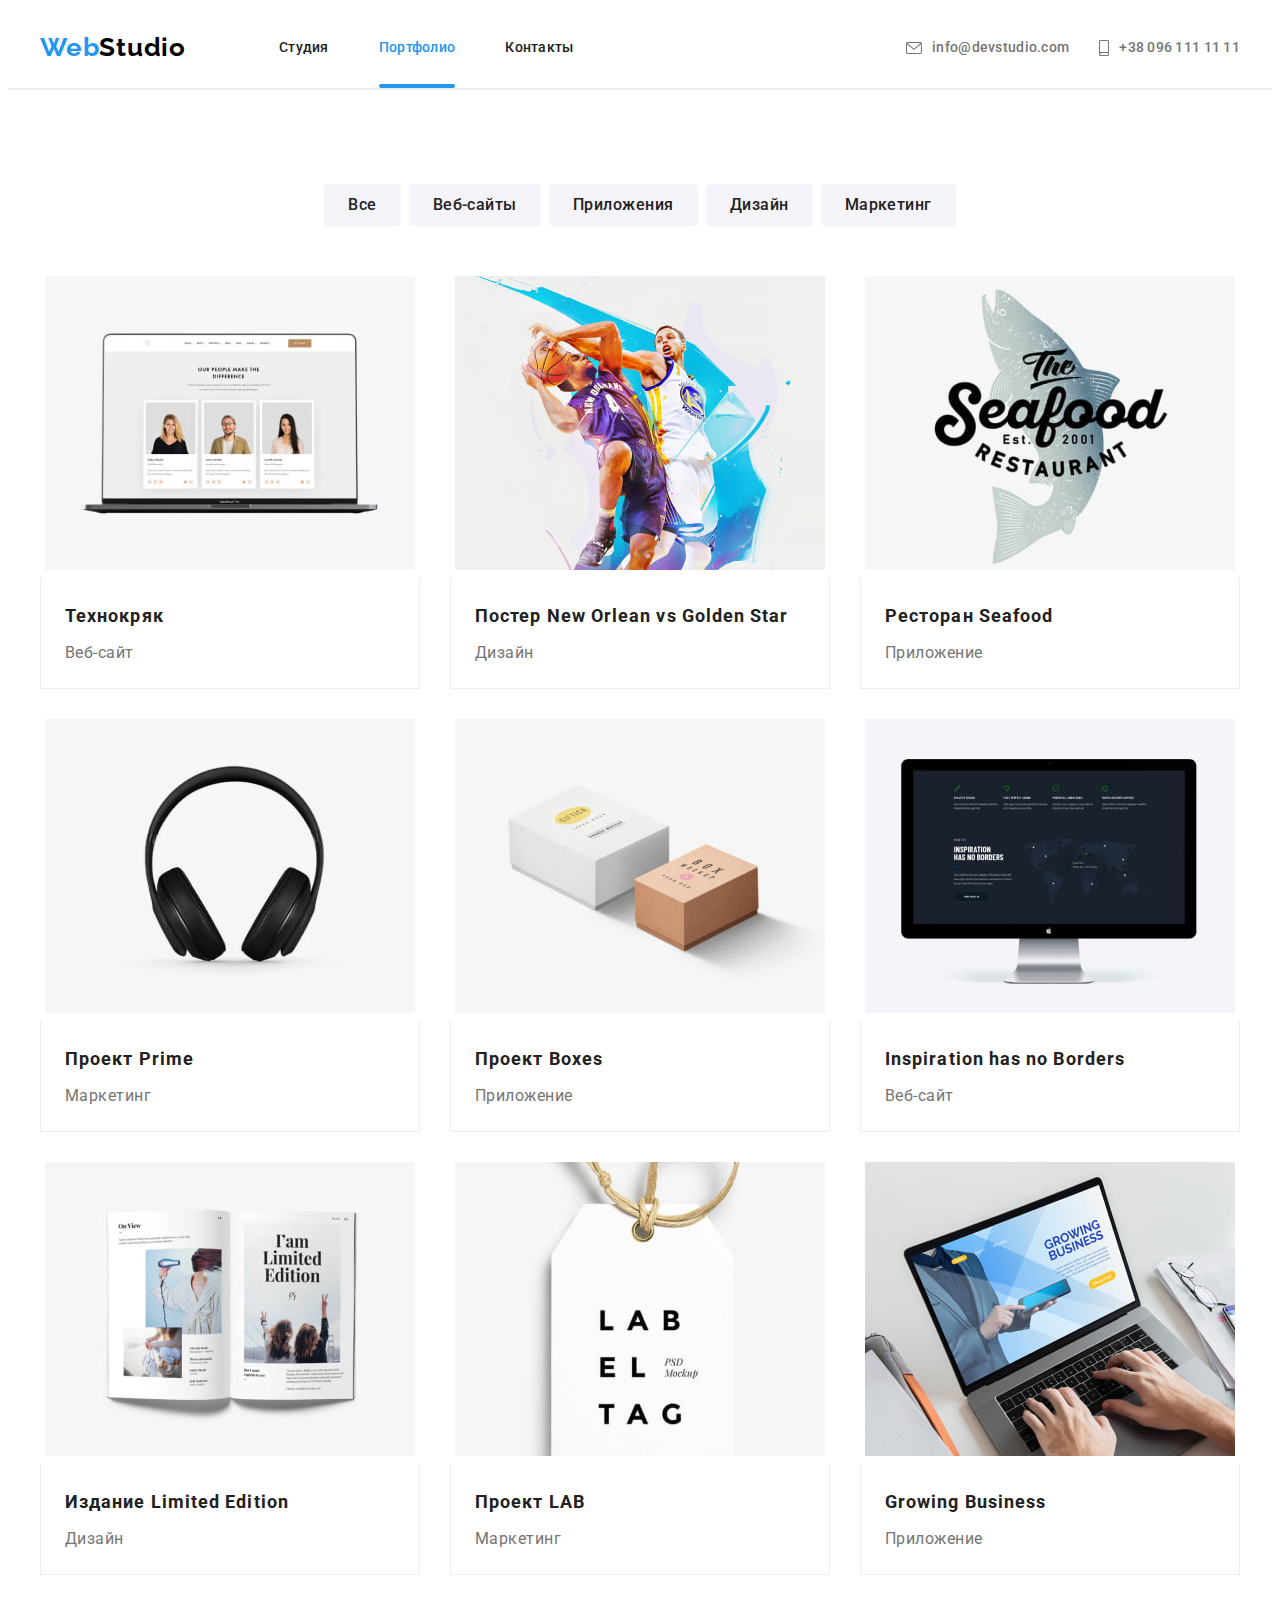
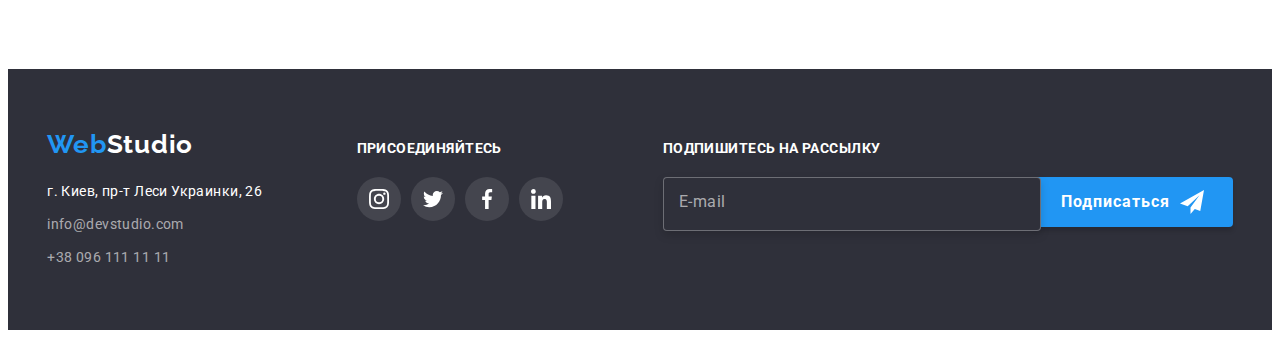
==== commit f7afea5e: "hw-eight" ====
--- a/portfolio.html
+++ b/portfolio.html
@@ -15,271 +15,490 @@
         integrity="sha512-wpPYUAdjBVSE4KJnH1VR1HeZfpl1ub8YT/NKx4PuQ5NmX2tKuGu6U/JRp5y+Y8XG2tV+wKQpNHVUX03MfMFn9Q=="
         crossorigin="anonymous" referrerpolicy="no-referrer" />
     <link rel="stylesheet" href="./css/styles.css" />
-    <link rel="stylesheet" href="./css/main.min.css">
+    <link rel="stylesheet" href="./css/main.min.css" />
 </head>
 
 <body>
     <!--шапка сайта-->
     <header class="header">
-
-        <div class="container ">
+        <div class="container">
             <div class="main-nav">
-
                 <div class="main-nav__navigation">
-                    <nav class=" header-nav">
+                    <nav class="header-nav">
                         <a href="./index.html" class="logo" lang="en">
                             Web<span class="header__logo">Studio</span>
                         </a>
 
                         <ul class="site-nav list">
-                            <li class="site-nav__item"><a class="site-nav__link" href="./index.html">Студия</a>
+                            <li class="site-nav__item">
+                                <a class="site-nav__link" href="./index.html">Студия</a>
                             </li>
-                            <li class="site-nav__item"><a class="site-nav__link curent"
-                                    href="./portfolio.html">Портфолио</a>
+                            <li class="site-nav__item">
+                                <a class="site-nav__link curent" href="./portfolio.html">Портфолио</a>
                             </li>
-                            <li class="site-nav__item"><a class="site-nav__link" href="">Контакты</a></li>
+                            <li class="site-nav__item">
+                                <a class="site-nav__link" href="">Контакты</a>
+                            </li>
                         </ul>
                     </nav>
                 </div>
 
                 <div class="main-nav__connect">
-                    <ul class="header-connection list ">
-                        <li class="header-connection__item"><a class="header-connection__link"
-                                href="mailto:info@devstudio.com">
+                    <ul class="header-connection list">
+                        <li class="header-connection__item">
+                            <a class="header-connection__link" href="mailto:info@devstudio.com">
                                 <svg class="envelope" width="16" height="12">
                                     <use href="./images/svg/sprite.svg#icon-envelope"></use>
                                 </svg>info@devstudio.com
-                            </a></li>
-                        <li class="header-connection__item"><a class="header-connection__link" href="tel:+380961111111">
+                            </a>
+                        </li>
+                        <li class="header-connection__item">
+                            <a class="header-connection__link" href="tel:+380961111111">
                                 <svg class="smartphone" width="10" height="16">
                                     <use href="./images/svg/sprite.svg#icon-smartphone"></use>
-                                </svg>+38 096 111 11 11</a></li>
+                                </svg>+38 096 111 11 11</a>
+                        </li>
                     </ul>
                 </div>
             </div>
+            <!-- mobile menu -->
+
+            <button type="button" class="mobile-menu__button-open" aria-label="Кнопка открытия мобильного меню">
+                <svg class="mobile-menu__burger" width="40" height="40">
+
+                    <use class="icon-menu" href="./images/svg/sprite.svg#icon-menu_40px"></use>
+                </svg>
+            </button>
+
+            <div class="mobile-menu is-hidden">
+                <button type="button" class="mobile-menu__button-close" aria-label="Кнопка закрытия мобильного меню">
+                    <svg class="mobile-menu__burger" width="40" height="40">
+                        <use class="icon-cross" href="./images/svg/sprite.svg#icon-close_40px"></use>
+
+                    </svg>
+                </button>
+
+                <ul class="mobile-menu__nav list">
+                    <li class="mobile-menu__nav-item">
+                        <a href="./index.html" class="mobile-menu__nav-link link">Студия</a>
+                    </li>
+                    <li class="mobile-menu__nav-item">
+                        <a href="./portfolio.html" class="mobile-menu__nav-link link">Портфолио</a>
+                    </li>
+                    <li class="mobile-menu__nav-item">
+                        <a href="" class="mobile-menu__nav-link link">Контакты</a>
+                    </li>
+                </ul>
+
+                <ul class="mobile-menu__contacts list">
+                    <li class="mobile-menu__contacts-item">
+                        <a href="tel:+380961111111" class="mobile-menu__contacts-tel link">+38 096 111 11 11</a>
+                    </li>
+                    <li class="mobile-menu__contacts-item">
+                        <a href="mailto:info@devstudio.com"
+                            class="mobile-menu__contacts-mail link">info@devstudio.com</a>
+                    </li>
+                </ul>
+
+                <ul class="mobile-menu__cocials list">
+                    <li class="mobile-menu__cocials-item">
+                        <a href="" target="_blank" rel="noopener noreferrer" aria-label="Instagram"
+                            class="mobile-menu__cocials-link link">Instagram</a>
+                    </li>
+                    <li class="mobile-menu__cocials-item">
+                        <a href="" target="_blank" rel="noopener noreferrer" aria-label="Twitter"
+                            class="mobile-menu__cocials-link link">Twitter</a>
+                    </li>
+                    <li class="mobile-menu__cocials-item">
+                        <a href="" target="_blank" rel="noopener noreferrer" aria-label="Facebook"
+                            class="mobile-menu__cocials-link link">Facebook</a>
+                    </li>
+                    <li class="mobile-menu__cocials-item">
+                        <a href="" target="_blank" rel="noopener noreferrer" aria-label="LinkedIn"
+                            class="mobile-menu__cocials-link link">LinkedIn
+                        </a>
+                    </li>
+                </ul>
+            </div>
+
+
         </div>
-
     </header>
     <main>
         <!--портфолио-->
         <section class="section">
             <div class="container">
                 <ul class="btn list">
-                    <li class="btn__list"><button class="btn__item" type="button">Все</button></li>
-                    <li class="btn__list"><button class="btn__item" type="button">Веб-сайты</button></li>
-                    <li class="btn__list"><button class="btn__item" type="button">Приложения</button></li>
-                    <li class="btn__list"><button class="btn__item" type="button">Дизайн</button></li>
-                    <li class="btn__list"><button class="btn__item" type="button">Маркетинг</button></li>
+                    <li class="btn__list">
+                        <button class="btn__item" type="button">Все</button>
+                    </li>
+                    <li class="btn__list">
+                        <button class="btn__item" type="button">Веб-сайты</button>
+                    </li>
+                    <li class="btn__list">
+                        <button class="btn__item" type="button">Приложения</button>
+                    </li>
+                    <li class="btn__list">
+                        <button class="btn__item" type="button">Дизайн</button>
+                    </li>
+                    <li class="btn__list">
+                        <button class="btn__item" type="button">Маркетинг</button>
+                    </li>
                 </ul>
             </div>
 
-            <div class="container ">
-
+            <div class="container">
                 <h1 hidden>Примеры работ</h1>
 
                 <ul class="examples list">
                     <li class="examples__item">
                         <a class="examples__link link" href="">
                             <div class="examples__thumb">
-                                <img src="./images/portfolio/1.jpg" alt="Технокряк" width="370" height="294" />
-
-                                <div class="examples__overlay">
-                                    <p class="description">Ресурс предлагает комплексные предложения с разным уровнем
-                                        функционала и сервисов. Все это позволит посетителю получить
-                                        исчерпывающие сведения о компании или частном лице.
-                                    </p>
-                                </div>
-
-
-
-                            </div>
-                            <div class="projects">
-                                <h2 class="examples-title">Технокряк</h2>
-                                <p class="examples-text">Веб-сайт</p>
-
-                            </div>
-                        </a>
-                    </li>
-                    <li class="examples__item">
-                        <a class="examples__link link" href="">
-                            <div class="examples__thumb">
-                                <img src="./images/portfolio/2.jpg" alt="Постер New Orlean vs Golden Star" width="370"
-                                    height="294" />
-                                <div class="examples__overlay">
-
-                                    <p class="description">Ресурс предлагает комплексные предложения с разным уровнем
-                                        функционала и сервисов. Все это позволит посетителю получить
-                                        исчерпывающие сведения о компании или частном лице.
-                                    </p>
-                                </div>
-
-                            </div>
-                            <div class="projects">
-                                <h2 class="examples-title">Постер New Orlean vs Golden Star</h2>
-                                <p class="examples-text">Дизайн</p>
-
-                            </div>
-                        </a>
-                    </li>
-                    <li class="examples__item">
-                        <a class="examples__link link" href="">
-                            <div class="examples__thumb">
-                                <img src="./images/portfolio/3.jpg" alt="Ресторан Seafood" width="370" height="294" />
-
-                                <div class="examples__overlay">
-                                    <p class="description">Ресурс предлагает комплексные предложения с разным уровнем
-                                        функционала и сервисов. Все это позволит посетителю получить
-                                        исчерпывающие сведения о компании или частном лице.
-                                    </p>
-                                </div>
-
-                            </div>
-                            <div class="projects">
-                                <h2 class="examples-title">Ресторан Seafood</h2>
-                                <p class="examples-text">Приложение</p>
-
-                            </div>
-                        </a>
-                    </li>
-                    <li class="examples__item">
-                        <a class="examples__link link" href="">
-                            <div class="examples__thumb">
-                                <img src="./images/portfolio/4.jpg" alt="Проект Prime" width="370" height="294" />
-
-                                <div class="examples__overlay">
-                                    <p class="description">Ресурс предлагает комплексные предложения с разным уровнем
-                                        функционала и сервисов. Все это позволит посетителю получить
-                                        исчерпывающие сведения о компании или частном лице.
-                                    </p>
-                                </div>
-
-                            </div>
-                            <div class="projects">
-                                <h2 class="examples-title">Проект Prime</h2>
-                                <p class="examples-text">Маркетинг</p>
-
-                            </div>
-                        </a>
-                    </li>
-                    <li class="examples__item">
-                        <a class="examples__link link" href="">
-                            <div class="examples__thumb">
-                                <img src="./images/portfolio/5.jpg" alt="Проект Boxes" width="370" height="294" />
-
-                                <div class="examples__overlay">
-                                    <p class="description">Ресурс предлагает комплексные предложения с разным уровнем
-                                        функционала и сервисов. Все это позволит посетителю получить
-                                        исчерпывающие сведения о компании или частном лице.
-                                    </p>
-                                </div>
-
-                            </div>
-                            <div class="projects">
-                                <h2 class="examples-title">Проект Boxes</h2>
-                                <p class="examples-text">Приложение</p>
-
-                            </div>
-                        </a>
-                    </li>
-                    <li class="examples__item">
-                        <a class="examples__link link" href="">
-                            <div class="examples__thumb">
-                                <img src="./images/portfolio/6.jpg" alt="Inspiration has no Borders" width="370"
-                                    height="294" />
-
-                                <div class="examples__overlay">
-                                    <p class="description">Ресурс предлагает комплексные предложения с разным уровнем
-                                        функционала и сервисов. Все это позволит посетителю получить
-                                        исчерпывающие сведения о компании или частном лице.
-                                    </p>
-                                </div>
-
-                            </div>
-                            <div class="projects">
-                                <h2 class="examples-title">Inspiration has no Borders</h2>
-                                <p class="examples-text">Веб-сайт</p>
-
-                            </div>
-                        </a>
-                    </li>
-                    <li class="examples__item">
-                        <a class="examples__link link" href="">
-                            <div class="examples__thumb">
-                                <img src="./images/portfolio/7.jpg" alt="Издание Limited Edition" width="370"
-                                    height="294" />
-
-                                <div class="examples__overlay">
-                                    <p class="description">Ресурс предлагает комплексные предложения с разным уровнем
-                                        функционала и сервисов. Все это позволит посетителю получить
-                                        исчерпывающие сведения о компании или частном лице.
-                                    </p>
-                                </div>
-
-                            </div>
-                            <div class="projects">
-                                <h2 class="examples-title">Издание Limited Edition</h2>
-                                <p class="examples-text">Дизайн</p>
-
-                            </div>
-                        </a>
-                    </li>
-                    <li class="examples__item">
-                        <a class="examples__link link" href="">
-                            <div class="examples__thumb">
-                                <img src="./images/portfolio/8.jpg" alt="Проект LAB" width="370" height="294" />
-
-                                <div class="examples__overlay">
-                                    <p class="description">Ресурс предлагает комплексные предложения с разным уровнем
-                                        функционала и сервисов. Все это позволит посетителю получить
-                                        исчерпывающие сведения о компании или частном лице.
-                                    </p>
-                                </div>
-
-                            </div>
-                            <div class="projects">
-                                <h2 class="examples-title">Проект LAB</h2>
-                                <p class="examples-text">Маркетинг</p>
-
-                            </div>
-                        </a>
-                    </li>
-                    <li class="examples__item">
-                        <a class="examples__link link" href="">
-                            <div class="examples__thumb">
-                                <img src="./images/portfolio/9.jpg" alt="Growing Business" width="370" height="294" />
-
-                                <div class="examples__overlay">
-                                    <p class="description">Ресурс предлагает комплексные предложения с разным уровнем
-                                        функционала и сервисов. Все это позволит посетителю получить
-                                        исчерпывающие сведения о компании или частном лице.
-                                    </p>
-                                </div>
-
-
-                            </div>
-                            <div class="projects">
-                                <h2 class="examples-title">Growing Business</h2>
-                                <p class="examples-text">Приложение</p>
-
-
+                                <picture>
+                                    <source media="(min-width: 1200px)" srcset="
+                        ./images/portfolio/1.jpg                             1x,
+                        ./images/adaptiv-img/desktop/porto-desk-1-2x-min.jpg 2x
+                      " />
+
+                                    <source media="(min-width: 768px)" srcset="
+                        ./images/adaptiv-img/tablet/porto-tab-1-min.jpg    1x,
+                        ./images/adaptiv-img/tablet/porto-tab-1-2x-min.jpg 2x
+                      " />
+                                    <source media="(max-width: 767px )" srcset="
+                        ./images/adaptiv-img/mobile/porto-mob-1-min.jpg    1x,
+                        ./images/adaptiv-img/mobile/porto-mob-1-2x-min.jpg 2x
+                      " />
+
+                                    <img class="porto-img" src="./images/adaptiv-img/mobile/porto-mob-1-min.jpg"
+                                        alt="Технокряк" width="450" height="294" />
+                                </picture>
+
+                                <div class="examples__overlay">
+                                    <p class="description">
+                                        Ресурс предлагает комплексные предложения с разным уровнем
+                                        функционала и сервисов. Все это позволит посетителю
+                                        получить исчерпывающие сведения о компании или частном
+                                        лице.
+                                    </p>
+                                </div>
+                            </div>
+                            <div class="examples-projects">
+                                <h2 class="examples-projects__title">Технокряк</h2>
+                                <p class="examples-projects__text">Веб-сайт</p>
+                            </div>
+                        </a>
+                    </li>
+                    <li class="examples__item">
+                        <a class="examples__link link" href="">
+                            <div class="examples__thumb">
+                                <picture>
+                                    <source media="(min-width: 1200px)" srcset="
+                        ./images/portfolio/2.jpg                             1x,
+                        ./images/adaptiv-img/desktop/porto-desk-2-2x-min.jpg 2x
+                      " />
+
+                                    <source media="(min-width: 768px)" srcset="
+                        ./images/adaptiv-img/tablet/porto-tab-2-min.jpg    1x,
+                        ./images/adaptiv-img/tablet/porto-tab-2-2x-min.jpg 2x
+                      " />
+                                    <source media="(max-width: 767px )" srcset="
+                        ./images/adaptiv-img/mobile/porto-mob-2-min.jpg    1x,
+                        ./images/adaptiv-img/mobile/porto-mob-2-2x-min.jpg 2x
+                      " />
+
+                                    <img class="porto-img" src="./images/adaptiv-img/mobile/porto-mob-2-min.jpg"
+                                        alt="Постер New Orlean vs Golden Star" width="450" height="294" />
+                                </picture>
+
+                                <div class="examples__overlay">
+                                    <p class="description">
+                                        Ресурс предлагает комплексные предложения с разным уровнем
+                                        функционала и сервисов. Все это позволит посетителю
+                                        получить исчерпывающие сведения о компании или частном
+                                        лице.
+                                    </p>
+                                </div>
+                            </div>
+                            <div class="examples-projects">
+                                <h2 class="examples-projects__title">
+                                    Постер New Orlean vs Golden Star
+                                </h2>
+                                <p class="examples-projects__text">Дизайн</p>
+                            </div>
+                        </a>
+                    </li>
+                    <li class="examples__item">
+                        <a class="examples__link link" href="">
+                            <div class="examples__thumb">
+                                <picture>
+                                    <source media="(min-width: 1200px)" srcset="
+                        ./images/portfolio/3.jpg                             1x,
+                        ./images/adaptiv-img/desktop/porto-desk-3-2x-min.jpg 2x
+                      " />
+
+                                    <source media="(min-width: 768px)" srcset="
+                        ./images/adaptiv-img/tablet/porto-tab-3-min.jpg    1x,
+                        ./images/adaptiv-img/tablet/porto-tab-3-2x-min.jpg 2x
+                      " />
+                                    <source media="(max-width: 767px )" srcset="
+                        ./images/adaptiv-img/mobile/porto-mob-3-min.jpg    1x,
+                        ./images/adaptiv-img/mobile/porto-mob-3-2x-min.jpg 2x
+                      " />
+
+                                    <img class="porto-img" src="./images/adaptiv-img/mobile/porto-mob-3-min.jpg"
+                                        alt="Ресторан Seafood" width="450" height="294" />
+                                </picture>
+
+                                <div class="examples__overlay">
+                                    <p class="description">
+                                        Ресурс предлагает комплексные предложения с разным уровнем
+                                        функционала и сервисов. Все это позволит посетителю
+                                        получить исчерпывающие сведения о компании или частном
+                                        лице.
+                                    </p>
+                                </div>
+                            </div>
+                            <div class="examples-projects">
+                                <h2 class="examples-projects__title">Ресторан Seafood</h2>
+                                <p class="examples-projects__text">Приложение</p>
+                            </div>
+                        </a>
+                    </li>
+                    <li class="examples__item">
+                        <a class="examples__link link" href="">
+                            <div class="examples__thumb">
+                                <picture>
+                                    <source media="(min-width: 1200px)" srcset="
+                        ./images/portfolio/4.jpg                             1x,
+                        ./images/adaptiv-img/desktop/porto-desk-4-2x-min.jpg 2x
+                      " />
+
+                                    <source media="(min-width: 768px)" srcset="
+                        ./images/adaptiv-img/tablet/porto-tab-4-min.jpg    1x,
+                        ./images/adaptiv-img/tablet/porto-tab-4-2x-min.jpg 2x
+                      " />
+                                    <source media="(max-width: 767px )" srcset="
+                        ./images/adaptiv-img/mobile/porto-mob-4-min.jpg    1x,
+                        ./images/adaptiv-img/mobile/porto-mob-4-2x-min.jpg 2x
+                      " />
+
+                                    <img class="porto-img" src="./images/adaptiv-img/mobile/porto-mob-4-min.jpg"
+                                        alt="Проект Prime" width="450" height="294" />
+                                </picture>
+
+                                <div class="examples__overlay">
+                                    <p class="description">
+                                        Ресурс предлагает комплексные предложения с разным уровнем
+                                        функционала и сервисов. Все это позволит посетителю
+                                        получить исчерпывающие сведения о компании или частном
+                                        лице.
+                                    </p>
+                                </div>
+                            </div>
+                            <div class="examples-projects">
+                                <h2 class="examples-projects__title">Проект Prime</h2>
+                                <p class="examples-projects__text">Маркетинг</p>
+                            </div>
+                        </a>
+                    </li>
+                    <li class="examples__item">
+                        <a class="examples__link link" href="">
+                            <div class="examples__thumb">
+                                <picture>
+                                    <source media="(min-width: 1200px)" srcset="
+                        ./images/portfolio/5.jpg                             1x,
+                        ./images/adaptiv-img/desktop/porto-desk-5-2x-min.jpg 2x
+                      " />
+
+                                    <source media="(min-width: 768px)" srcset="
+                        ./images/adaptiv-img/tablet/porto-tab-5-min.jpg    1x,
+                        ./images/adaptiv-img/tablet/porto-tab-5-2x-min.jpg 2x
+                      " />
+                                    <source media="(max-width: 767px )" srcset="
+                        ./images/adaptiv-img/mobile/porto-mob-5-min.jpg    1x,
+                        ./images/adaptiv-img/mobile/porto-mob-5-2x-min.jpg 2x
+                      " />
+
+                                    <img class="porto-img" src="./images/adaptiv-img/mobile/porto-mob-5-min.jpg"
+                                        alt="Проект Boxes" width="450" height="294" />
+                                </picture>
+
+                                <div class="examples__overlay">
+                                    <p class="description">
+                                        Ресурс предлагает комплексные предложения с разным уровнем
+                                        функционала и сервисов. Все это позволит посетителю
+                                        получить исчерпывающие сведения о компании или частном
+                                        лице.
+                                    </p>
+                                </div>
+                            </div>
+                            <div class="examples-projects">
+                                <h2 class="examples-projects__title">Проект Boxes</h2>
+                                <p class="examples-projects__text">Приложение</p>
+                            </div>
+                        </a>
+                    </li>
+                    <li class="examples__item">
+                        <a class="examples__link link" href="">
+                            <div class="examples__thumb">
+                                <picture>
+                                    <source media="(min-width: 1200px)" srcset="
+                        ./images/portfolio/6.jpg                             1x,
+                        ./images/adaptiv-img/desktop/porto-desk-6-2x-min.jpg 2x
+                      " />
+
+                                    <source media="(min-width: 768px)" srcset="
+                        ./images/adaptiv-img/tablet/porto-tab-6-min.jpg    1x,
+                        ./images/adaptiv-img/tablet/porto-tab-6-2x-min.jpg 2x
+                      " />
+                                    <source media="(max-width: 767px )" srcset="
+                        ./images/adaptiv-img/mobile/porto-mob-6-min.jpg    1x,
+                        ./images/adaptiv-img/mobile/porto-mob-6-2x-min.jpg 2x
+                      " />
+
+                                    <img class="porto-img" src="./images/adaptiv-img/mobile/porto-mob-6-min.jpg"
+                                        alt="Inspiration has no Borders" width="450" height="294" />
+                                </picture>
+
+                                <div class="examples__overlay">
+                                    <p class="description">
+                                        Ресурс предлагает комплексные предложения с разным уровнем
+                                        функционала и сервисов. Все это позволит посетителю
+                                        получить исчерпывающие сведения о компании или частном
+                                        лице.
+                                    </p>
+                                </div>
+                            </div>
+                            <div class="examples-projects">
+                                <h2 class="examples-projects__title">
+                                    Inspiration has no Borders
+                                </h2>
+                                <p class="examples-projects__text">Веб-сайт</p>
+                            </div>
+                        </a>
+                    </li>
+                    <li class="examples__item">
+                        <a class="examples__link link" href="">
+                            <div class="examples__thumb">
+                                <picture>
+                                    <source media="(min-width: 1200px)" srcset="
+                        ./images/portfolio/7.jpg                             1x,
+                        ./images/adaptiv-img/desktop/porto-desk-7-2x-min.jpg 2x
+                      " />
+
+                                    <source media="(min-width: 768px)" srcset="
+                        ./images/adaptiv-img/tablet/porto-tab-7-min.jpg    1x,
+                        ./images/adaptiv-img/tablet/porto-tab-7-2x-min.jpg 2x
+                      " />
+                                    <source media="(max-width: 767px )" srcset="
+                        ./images/adaptiv-img/mobile/porto-mob-7-min.jpg    1x,
+                        ./images/adaptiv-img/mobile/porto-mob-7-2x-min.jpg 2x
+                      " />
+
+                                    <img class="porto-img" src="./images/adaptiv-img/mobile/porto-mob-7-min.jpg "
+                                        alt="Издание Limited Edition" width="450" height="294" />
+                                </picture>
+
+                                <div class="examples__overlay">
+                                    <p class="description">
+                                        Ресурс предлагает комплексные предложения с разным уровнем
+                                        функционала и сервисов. Все это позволит посетителю
+                                        получить исчерпывающие сведения о компании или частном
+                                        лице.
+                                    </p>
+                                </div>
+                            </div>
+                            <div class="examples-projects">
+                                <h2 class="examples-projects__title">
+                                    Издание Limited Edition
+                                </h2>
+                                <p class="examples-projects__text">Дизайн</p>
+                            </div>
+                        </a>
+                    </li>
+                    <li class="examples__item">
+                        <a class="examples__link link" href="">
+                            <div class="examples__thumb">
+                                <picture>
+                                    <source media="(min-width: 1200px)" srcset="
+                        ./images/portfolio/8.jpg                             1x,
+                        ./images/adaptiv-img/desktop/porto-desk-8-2x-min.jpg 2x
+                      " />
+
+                                    <source media="(min-width: 768px)" srcset="
+                        ./images/adaptiv-img/tablet/porto-tab-8-min.jpg    1x,
+                        ./images/adaptiv-img/tablet/porto-tab-8-2x-min.jpg 2x
+                      " />
+                                    <source media="(max-width: 767px )" srcset="
+                        ./images/adaptiv-img/mobile/porto-mob-8-min.jpg    1x,
+                        ./images/adaptiv-img/mobile/porto-mob-8-2x-min.jpg 2x
+                      " />
+
+                                    <img class="porto-img" src="./images/adaptiv-img/mobile/porto-mob-8-min.jpg"
+                                        alt="Проект LAB" width="450" height="294" />
+                                </picture>
+
+                                <div class="examples__overlay">
+                                    <p class="description">
+                                        Ресурс предлагает комплексные предложения с разным уровнем
+                                        функционала и сервисов. Все это позволит посетителю
+                                        получить исчерпывающие сведения о компании или частном
+                                        лице.
+                                    </p>
+                                </div>
+                            </div>
+                            <div class="examples-projects">
+                                <h2 class="examples-projects__title">Проект LAB</h2>
+                                <p class="examples-projects__text">Маркетинг</p>
+                            </div>
+                        </a>
+                    </li>
+                    <li class="examples__item">
+                        <a class="examples__link link" href="">
+                            <div class="examples__thumb">
+                                <picture>
+                                    <source media="(min-width: 1200px)" srcset="
+                        ./images/portfolio/9.jpg                             1x,
+                        ./images/adaptiv-img/desktop/porto-desk-9-2x-min.jpg 2x
+                      " />
+
+                                    <source media="(min-width: 768px)" srcset="
+                        ./images/adaptiv-img/tablet/porto-tab-9-min.jpg    1x,
+                        ./images/adaptiv-img/tablet/porto-tab-9-2x-min.jpg 2x
+                      " />
+                                    <source media="(max-width: 767px )" srcset="
+                        ./images/adaptiv-img/mobile/porto-mob-9-min.jpg    1x,
+                        ./images/adaptiv-img/mobile/porto-mob-9-2x-min.jpg 2x
+                      " />
+
+                                    <img class="porto-img" src="./images/adaptiv-img/mobile/porto-mob-9-min.jpg"
+                                        alt="Growing Business" width="450" height="294" />
+                                </picture>
+
+                                <div class="examples__overlay">
+                                    <p class="description">
+                                        Ресурс предлагает комплексные предложения с разным уровнем
+                                        функционала и сервисов. Все это позволит посетителю
+                                        получить исчерпывающие сведения о компании или частном
+                                        лице.
+                                    </p>
+                                </div>
+                            </div>
+                            <div class="examples-projects">
+                                <h2 class="examples-projects__title">Growing Business</h2>
+                                <p class="examples-projects__text">Приложение</p>
                             </div>
                         </a>
                     </li>
                 </ul>
             </div>
-
-
-
-
         </section>
     </main>
     <!--подвал-->
     <footer class="footer">
         <div class="container">
-
             <div class="bottom">
                 <div class="box">
-
                     <a href="./index.html" class="logo" lang="en">
                         Web<span class="footer__logo">Studio</span></a>
 
@@ -291,7 +510,6 @@
                         <a class="footer-link tel" href="tel:+380961111111">+38 096 111 11 11</a>
                     </address>
                 </div>
-
 
                 <div class="join">
                     <h3 class="join-title">присоединяйтесь</h3>
@@ -329,34 +547,34 @@
                                 </svg>
                             </a>
                         </li>
-
                     </ul>
-
                 </div>
 
                 <!-- форма подписки -->
 
                 <div class="subscription">
-
                     <h3 class="subscription-title">Подпишитесь на рассылку</h3>
                     <form class="form-subscription">
                         <div class="form-field">
-                            <input type="email" class="form-input" name="mail" id="mail" placeholder="E-mail">
+                            <input type="email" class="form-input" name="mail" id="mail" placeholder="E-mail" />
                             <label class="form-label" for="mail">E-mail</label>
-
                         </div>
 
-                        <button type="submit" class="button sub__button">Подписаться
+                        <button type="submit" class="button sub__button">
+                            Подписаться
                             <svg class="icon-subscription" width="24" height="24">
                                 <use href="./images/svg/sprite.svg#icon-icon-send"></use>
                             </svg>
                         </button>
                     </form>
-
                 </div>
             </div>
         </div>
     </footer>
+
+    <script src="./js/mobile-menu.js"></script>
+
+
 </body>
 
 </html>--- a/css/main.min.css
+++ b/css/main.min.css
@@ -1 +1 @@
-:root{--title-color: #212121;--text-color: #757575;--accent-color: #2196f3;--main-font: Roboto, sans-serif;--secondary-font: Raleway, sans-serif}.visually-hidden{position:absolute;white-space:nowrap;width:1px;height:1px;overflow:hidden;border:0;padding:0;clip:rect(0 0 0 0);-webkit-clip-path:inset(50%);clip-path:inset(50%);margin:-1px}body{background-color:#fff;color:var(--text-color);font-family:var(--main-font);font-size:14px;line-height:1.71;letter-spacing:.03em}.section{padding-top:60px;padding-bottom:60px}@media screen and (min-width: 768px){.section{padding-top:60px;padding-bottom:60px}}@media screen and (min-width: 1200px){.section{padding-top:94px;padding-bottom:94px}}@media screen and (min-width: 480px){.section-group{padding-top:60px;padding-bottom:60px;background-color:#f5f4fa}}@media screen and (min-width: 1200px){.section-group{padding-top:94px;padding-bottom:94px}}.list{list-style:none;margin-top:0;margin-bottom:0;padding:0}.link{display:block;text-decoration:none}.ul{margin:0;padding:0}.img{display:block;max-width:100%;height:auto;margin:0;padding:0}textarea{resize:none}.container{padding-right:15px;padding-left:15px;margin-left:auto;margin-right:auto;margin-top:0;margin-bottom:0}@media screen and (min-width: 480px){.container{width:480px}}@media screen and (min-width: 768px){.container{width:768px}}@media screen and (min-width: 1200px){.container{width:1200px}}.modal{position:absolute;top:50%;left:50%;-webkit-transform:translate(-50%, -50%);transform:translate(-50%, -50%);min-width:528px;padding:40px;background:#fff;-webkit-box-shadow:0px 1px 3px rgba(0,0,0,.12),0px 1px 1px rgba(0,0,0,.14),0px 2px 1px rgba(0,0,0,.2);box-shadow:0px 1px 3px rgba(0,0,0,.12),0px 1px 1px rgba(0,0,0,.14),0px 2px 1px rgba(0,0,0,.2);border-radius:4px}.modal__title{font-family:"Roboto";font-weight:700;font-size:20px;line-height:1.15;text-align:center;letter-spacing:.03em;color:#212121;margin-top:0;margin-bottom:0}.modal__cross{fill:#000;-webkit-transition:fill 250ms cubic-bezier(0.4, 0, 0.2, 1);transition:fill 250ms cubic-bezier(0.4, 0, 0.2, 1)}.modal__close{position:absolute;display:-webkit-box;display:-ms-flexbox;display:flex;-webkit-box-pack:center;-ms-flex-pack:center;justify-content:center;-webkit-box-align:center;-ms-flex-align:center;align-items:center;top:8px;right:8px;width:30px;height:30px;margin:0;padding:0;background:#fff;border:1px solid rgba(0,0,0,.1);border-radius:50%}.modal__close:hover,.modal__close:focus{cursor:pointer;fill:var(--accent-color)}.modal-pic{display:-webkit-box;display:-ms-flexbox;display:flex;position:relative}.modal__icon{position:absolute;top:50%;left:15px;-webkit-transform:translateY(-50%);transform:translateY(-50%);fill:#000;-webkit-transition:fill 250ms cubic-bezier(0.4, 0, 0.2, 1);transition:fill 250ms cubic-bezier(0.4, 0, 0.2, 1)}.modal__form{width:448px;margin-left:auto;margin-right:auto}.modal__field{position:relative;display:-webkit-box;display:-ms-flexbox;display:flex;-webkit-box-orient:vertical;-webkit-box-direction:normal;-ms-flex-direction:column;flex-direction:column}.modal__field:focus-within .modal__icon{fill:var(--accent-color)}.modal__field:focus-within .modal__input{border:1px solid var(--accent-color);cursor:pointer}.modal__label{margin-top:12px;margin-bottom:4px;font-family:"Roboto";font-size:12px;line-height:1.16;letter-spacing:.01em;color:#757575}.modal__input{padding:0;padding-left:42px;width:100%;height:40px;border:1px solid rgba(33,33,33,.2);border-radius:4px;-webkit-transition:border-color 250ms cubic-bezier(0.4, 0, 0.2, 1);transition:border-color 250ms cubic-bezier(0.4, 0, 0.2, 1);outline:rgba(0,0,0,0)}.modal__comment{width:448px;height:120px;padding:12px 16px;font-family:"Roboto";font-size:14px;line-height:1.14;letter-spacing:.01em;color:var(--text-color);border:1px solid rgba(33,33,33,.2);border-radius:4px;outline:rgba(0,0,0,0);-webkit-transition:border-color 250ms cubic-bezier(0.4, 0, 0.2, 1);transition:border-color 250ms cubic-bezier(0.4, 0, 0.2, 1)}.modal__comment::-webkit-input-placeholder{font-family:"Roboto";font-size:14px;line-height:1.14;letter-spacing:.01em;color:rgba(117,117,117,.5)}.modal__comment::-moz-placeholder{font-family:"Roboto";font-size:14px;line-height:1.14;letter-spacing:.01em;color:rgba(117,117,117,.5)}.modal__comment:-ms-input-placeholder{font-family:"Roboto";font-size:14px;line-height:1.14;letter-spacing:.01em;color:rgba(117,117,117,.5)}.modal__comment::-ms-input-placeholder{font-family:"Roboto";font-size:14px;line-height:1.14;letter-spacing:.01em;color:rgba(117,117,117,.5)}.modal__comment::placeholder{font-family:"Roboto";font-size:14px;line-height:1.14;letter-spacing:.01em;color:rgba(117,117,117,.5)}.modal__comment:focus{border-color:var(--accent-color);cursor:pointer}.backdrop{position:fixed;top:0;left:0;width:100%;height:100%;background-color:rgba(0,0,0,.2);opacity:1;-webkit-transition:opacity 250ms cubic-bezier(0.4, 0, 0.2, 1);transition:opacity 250ms cubic-bezier(0.4, 0, 0.2, 1);z-index:1}.backdrop.is-hidden{opacity:0;pointer-events:none}.contract--color{color:var(--accent-color)}.contract{-webkit-text-decoration-color:var(--accent-color);text-decoration-color:var(--accent-color)}.checkbox{position:relative;display:-webkit-box;display:-ms-flexbox;display:flex;-webkit-box-pack:center;-ms-flex-pack:center;justify-content:center;-webkit-box-align:center;-ms-flex-align:center;align-items:center;margin-top:20px;margin-bottom:30px;margin-left:12px}.checkbox__label{display:-webkit-box;display:-ms-flexbox;display:flex;-webkit-box-pack:center;-ms-flex-pack:center;justify-content:center;-webkit-box-align:center;-ms-flex-align:center;align-items:center;margin-left:8px}.checkbox__description{font-family:"Roboto";font-size:14px;line-height:1.71;letter-spacing:.03em;color:#757575}.checkbox__input{-webkit-appearance:none;-moz-appearance:none;appearance:none}.custom-check{position:absolute;top:50%;left:0;-webkit-transform:translateY(-50%);transform:translateY(-50%);display:-webkit-box;display:-ms-flexbox;display:flex;-webkit-box-pack:center;-ms-flex-pack:center;justify-content:center;-webkit-box-align:center;-ms-flex-align:center;align-items:center;width:16px;height:15px;border:2px solid #212121;border-radius:2px;-webkit-transition:background-color 250ms cubic-bezier(0.4, 0, 0.2, 1),border-color 250ms cubic-bezier(0.4, 0, 0.2, 1);transition:background-color 250ms cubic-bezier(0.4, 0, 0.2, 1),border-color 250ms cubic-bezier(0.4, 0, 0.2, 1)}.checkbox__input:checked+.custom-check .custom-check__icon{opacity:1}.checkbox__input:checked+.custom-check{background-color:var(--accent-color);border-color:var(--accent-color)}.checkbox__input:focus+.custom-check{border-color:var(--accent-color)}.custom-check__icon{opacity:0;-webkit-transition:opacity 250ms cubic-bezier(0.4, 0, 0.2, 1);transition:opacity 250ms cubic-bezier(0.4, 0, 0.2, 1)}.button{display:-webkit-box;display:-ms-flexbox;display:flex;-webkit-box-pack:center;-ms-flex-pack:center;justify-content:center;-webkit-box-align:center;-ms-flex-align:center;align-items:center;text-align:center;width:200px;height:50px;margin-top:0;margin-bottom:0;margin-left:auto;margin-right:auto;padding:0;font-family:"Roboto";font-style:normal;font-weight:700;font-size:16px;line-height:1.88;letter-spacing:.06em;background-color:var(--accent-color);color:#fff;border-radius:4px;border-color:rgba(0,0,0,0);cursor:pointer;-webkit-box-shadow:0px 4px 4px rgba(0,0,0,.15);box-shadow:0px 4px 4px rgba(0,0,0,.15)}@media screen and (min-width: 480px){.sub__button{margin-left:auto;margin-right:auto}}@media screen and (min-width: 1200px){.sub__button{margin-left:12px;margin-right:0}}@media screen and (min-width: 480px){.logo{display:-webkit-box;display:-ms-flexbox;display:flex;margin-left:auto;margin-right:auto;color:var(--accent-color);font-family:var(--secondary-font);font-weight:700;font-size:24px;line-height:1.17;letter-spacing:.03em;text-decoration:none}}@media screen and (min-width: 1200px){.logo{font-size:26px;line-height:1.2;letter-spacing:.03em;text-decoration:none}}.header__logo{color:#000}.footer__logo{display:inline-block;margin-top:0;margin-left:auto;margin-right:auto;margin-bottom:20px;color:#fff}@media screen and (min-width: 1200px){.footer__logo{margin-right:156px}}.social{display:-webkit-box;display:-ms-flexbox;display:flex;-webkit-box-pack:center;-ms-flex-pack:center;justify-content:center;-webkit-box-align:center;-ms-flex-align:center;align-items:center}.social__item{width:44px;height:44px}.social__item:not(:last-child){margin-right:10px}.social__icon{fill:#afb1b8}.social__link{display:-webkit-box;display:-ms-flexbox;display:flex;-webkit-box-pack:center;-ms-flex-pack:center;justify-content:center;-webkit-box-align:center;-ms-flex-align:center;align-items:center;width:100%;height:100%;background-color:#fff;border-radius:50%;-webkit-transition:background-color 250ms cubic-bezier(0.4, 0, 0.2, 1);transition:background-color 250ms cubic-bezier(0.4, 0, 0.2, 1)}.social__link:hover,.social__link:focus{background-color:var(--accent-color)}.social__link:hover .social__icon,.social__link:focus .social__icon{fill:#fff}.social__link--bgc{background-color:rgba(255,255,255,.1)}.social__icon--color{fill:#fff}.btn{display:-webkit-box;display:-ms-flexbox;display:flex;-webkit-box-orient:horizontal;-webkit-box-direction:normal;-ms-flex-direction:row;flex-direction:row;-ms-flex-wrap:wrap;flex-wrap:wrap;margin-bottom:40px}@media screen and (min-width: 768px){.btn{display:-webkit-box;display:-ms-flexbox;display:flex;-webkit-box-pack:center;-ms-flex-pack:center;justify-content:center;margin-bottom:50px}}.btn__list:not(:last-child){margin-right:8px}.btn__list:nth-child(n+4){margin-top:15px}@media screen and (min-width: 768px){.btn__list:nth-child(n+4){margin-top:0}}.btn__item{color:var(--title-color);background:#f5f4fa;font-family:"Roboto";font-weight:500;font-size:16px;line-height:1.62;text-align:center;letter-spacing:.03em;cursor:pointer;border-radius:4px;border-color:rgba(0,0,0,0);padding:6px 22px;-webkit-transition:color 250ms cubic-bezier(0.4, 0, 0.2, 1),background-color 250ms cubic-bezier(0.4, 0, 0.2, 1),border-radius 250ms cubic-bezier(0.4, 0, 0.2, 1),-webkit-box-shadow 250ms cubic-bezier(0.4, 0, 0.2, 1);transition:color 250ms cubic-bezier(0.4, 0, 0.2, 1),background-color 250ms cubic-bezier(0.4, 0, 0.2, 1),border-radius 250ms cubic-bezier(0.4, 0, 0.2, 1),-webkit-box-shadow 250ms cubic-bezier(0.4, 0, 0.2, 1);transition:color 250ms cubic-bezier(0.4, 0, 0.2, 1),background-color 250ms cubic-bezier(0.4, 0, 0.2, 1),box-shadow 250ms cubic-bezier(0.4, 0, 0.2, 1),border-radius 250ms cubic-bezier(0.4, 0, 0.2, 1);transition:color 250ms cubic-bezier(0.4, 0, 0.2, 1),background-color 250ms cubic-bezier(0.4, 0, 0.2, 1),box-shadow 250ms cubic-bezier(0.4, 0, 0.2, 1),border-radius 250ms cubic-bezier(0.4, 0, 0.2, 1),-webkit-box-shadow 250ms cubic-bezier(0.4, 0, 0.2, 1)}.btn__item:hover,.btn__item:focus{color:#fff;background-color:var(--accent-color);-webkit-box-shadow:0px 3px 1px rgba(0,0,0,.1),0px 1px 2px rgba(0,0,0,.08),0px 2px 2px rgba(0,0,0,.12);box-shadow:0px 3px 1px rgba(0,0,0,.1),0px 1px 2px rgba(0,0,0,.08),0px 2px 2px rgba(0,0,0,.12);border-radius:4px}@media screen and (min-width: 480px){.form-subscription{display:-webkit-box;display:-ms-flexbox;display:flex;-webkit-box-orient:vertical;-webkit-box-direction:normal;-ms-flex-direction:column;flex-direction:column;-webkit-box-pack:center;-ms-flex-pack:center;justify-content:center;-webkit-box-align:center;-ms-flex-align:center;align-items:center}}@media screen and (min-width: 1200px){.form-subscription{display:-webkit-box;display:-ms-flexbox;display:flex;-webkit-box-orient:horizontal;-webkit-box-direction:normal;-ms-flex-direction:row;flex-direction:row;-webkit-box-pack:end;-ms-flex-pack:end;justify-content:flex-end;-webkit-box-align:center;-ms-flex-align:center;align-items:center}}.form-field{position:relative}@media screen and (max-width: 767.98px){.form-field{margin-bottom:20px;width:100%}}@media screen and (min-width: 768px){.form-field{width:450px;height:50px;margin-bottom:20px}}@media screen and (min-width: 1200px){.form-field{margin-bottom:0;width:358px}}.form-input{width:100%;height:50px;padding-left:16px;margin:0;font-family:"Roboto";font-size:16px;line-height:1.25;background-color:#2f303a;border:1px solid rgba(255,255,255,.3);-webkit-filter:drop-shadow(0px 4px 4px rgba(0, 0, 0, 0.15));filter:drop-shadow(0px 4px 4px rgba(0, 0, 0, 0.15));border-radius:4px;color:#fff}.form-label{display:none}@media screen and (min-width: 768px){.form-label{display:inline-block;position:absolute;top:50%;left:16px;-webkit-transform:translateY(-50%);transform:translateY(-50%);letter-spacing:.03em;font-family:"Roboto";font-size:16px;line-height:1.25;color:rgba(255,255,255,.6);-webkit-transition:-webkit-transform 250ms cubic-bezier(0.4, 0, 0.2, 1);transition:-webkit-transform 250ms cubic-bezier(0.4, 0, 0.2, 1);transition:transform 250ms cubic-bezier(0.4, 0, 0.2, 1);transition:transform 250ms cubic-bezier(0.4, 0, 0.2, 1), -webkit-transform 250ms cubic-bezier(0.4, 0, 0.2, 1)}}.form-input::-webkit-input-placeholder{opacity:1}.form-input::-moz-placeholder{opacity:1}.form-input:-ms-input-placeholder{opacity:1}.form-input::-ms-input-placeholder{opacity:1}.form-input::placeholder{opacity:1}@media screen and (min-width: 768px){.form-input::-webkit-input-placeholder{opacity:0}.form-input::-moz-placeholder{opacity:0}.form-input:-ms-input-placeholder{opacity:0}.form-input::-ms-input-placeholder{opacity:0}.form-input::placeholder{opacity:0}}.form-input:not(:-moz-placeholder-shown)+.form-label{transform:translate(-150%, -50%)}.form-input:not(:-ms-input-placeholder)+.form-label{transform:translate(-150%, -50%)}.form-input:focus+.form-label,.form-input:not(:placeholder-shown)+.form-label{-webkit-transform:translate(-150%, -50%);transform:translate(-150%, -50%)}.icon-subscription{margin-left:10px;fill:#fff}.connect{display:-webkit-box;display:-ms-flexbox;display:flex}@media screen and (min-width: 768px){.connect{display:-webkit-box;display:-ms-flexbox;display:flex;-webkit-box-orient:vertical;-webkit-box-direction:normal;-ms-flex-direction:column;flex-direction:column;-webkit-box-pack:start;-ms-flex-pack:start;justify-content:flex-start}}@media screen and (min-width: 1200px){.connect{margin-left:0}}.header-connection{display:-webkit-box;display:-ms-flexbox;display:flex;-webkit-box-pack:center;-ms-flex-pack:center;justify-content:center;-webkit-box-align:center;-ms-flex-align:center;align-items:center}@media screen and (min-width: 768px){.header-connection{margin-left:0;display:-webkit-box;display:-ms-flexbox;display:flex;-webkit-box-orient:vertical;-webkit-box-direction:normal;-ms-flex-direction:column;flex-direction:column;-webkit-box-align:start;-ms-flex-align:start;align-items:flex-start}}@media screen and (min-width: 1200px){.header-connection{margin-left:0;display:-webkit-box;display:-ms-flexbox;display:flex;-webkit-box-orient:horizontal;-webkit-box-direction:normal;-ms-flex-direction:row;flex-direction:row;-webkit-box-pack:center;-ms-flex-pack:center;justify-content:center;-webkit-box-align:center;-ms-flex-align:center;align-items:center}}@media screen and (min-width: 768px){.header-connection__item{margin:0}}@media screen and (min-width: 768px){.header-connection .header-connection__item+.header-connection__item{margin-left:0;margin-top:10px}}@media screen and (min-width: 1200px){.header-connection .header-connection__item+.header-connection__item{margin-left:30px;margin-top:0}}@media screen and (min-width: 768px){.header-connection__link{padding:0;margin:0;display:-webkit-box;display:-ms-flexbox;display:flex;-webkit-box-align:center;-ms-flex-align:center;align-items:center;color:var(--text-color);font-weight:500;font-size:14px;line-height:16px;letter-spacing:.02em;text-decoration:none;-webkit-transition:color 250ms cubic-bezier(0.4, 0, 0.2, 1);transition:color 250ms cubic-bezier(0.4, 0, 0.2, 1)}}@media screen and (min-width: 1200px){.header-connection__link{padding-top:32px;padding-bottom:32px}}.header-connection__link:hover,.header-connection__link:focus{color:var(--accent-color)}.envelope{fill:currentColor;margin-right:10px}.smartphone{fill:currentColor;margin-right:10px}.header{border-bottom:2px solid #ececec}.header-nav{display:-webkit-box;display:-ms-flexbox;display:flex;-webkit-box-align:center;-ms-flex-align:center;align-items:center}.main-nav{display:-webkit-box;display:-ms-flexbox;display:flex;-webkit-box-align:center;-ms-flex-align:center;align-items:center;-webkit-box-pack:center;-ms-flex-pack:center;justify-content:center}@media screen and (min-width: 768px){.main-nav{display:-webkit-box;display:-ms-flexbox;display:flex;-webkit-box-align:center;-ms-flex-align:center;align-items:center;-webkit-box-pack:justify;-ms-flex-pack:justify;justify-content:space-between}}@media screen and (min-width: 1200px){.main-nav{-webkit-box-pack:justify;-ms-flex-pack:justify;justify-content:space-between}}.main-nav__navigation{display:-webkit-box;display:-ms-flexbox;display:flex;margin-top:0;margin-bottom:0}.site-nav{display:-webkit-box;display:-ms-flexbox;display:flex}@media screen and (min-width: 768px){.site-nav{display:-webkit-box;display:-ms-flexbox;display:flex;margin-left:88px}}@media screen and (min-width: 1200px){.site-nav{margin-left:93px}}.site-nav__item:not(:last-child){margin-right:50px}.site-nav__link{position:relative;display:block;padding-top:32px;padding-bottom:32px;color:var(--title-color);font-weight:500;font-size:14px;line-height:1.14;letter-spacing:.02em;text-decoration:none;-webkit-transition:color 250ms cubic-bezier(0.4, 0, 0.2, 1);transition:color 250ms cubic-bezier(0.4, 0, 0.2, 1)}.site-nav__link:hover,.site-nav__link:focus{color:var(--accent-color)}.site-nav__link.curent{color:var(--accent-color)}.site-nav__link.curent::after{position:absolute;display:inline-block;content:"";left:0;bottom:0;width:100%;height:4px;background:var(--accent-color);border-radius:2px}@media screen and (min-width: 480px){.hero{margin-top:0;margin-bottom:0;padding-top:118px;padding-bottom:118px;background-color:#2f303a}}@media screen and (min-width: 1200px){.hero{padding-top:200px;padding-bottom:200px}}@media screen and (min-width: 480px){.hero__title{margin-top:0;margin-bottom:30px;font-family:"Roboto";font-weight:900;font-size:26px;line-height:1.62;text-align:center;letter-spacing:.06em;text-transform:uppercase;color:#fff}}@media screen and (min-width: 1200px){.hero__title{font-weight:900;font-size:44px;line-height:1.36}}@media screen and (min-width: 480px){.hero-overlay{max-width:480px;height:400px;margin-left:auto;margin-right:auto}}@media screen and (min-width: 768px){.hero-overlay{max-width:768px;height:400px}}@media screen and (min-width: 1200px){.hero-overlay{max-width:1600px;height:600px;background-color:#c4c4c4;background-image:-webkit-gradient(linear, left top, right top, from(rgba(47, 48, 58, 0.4)), to(rgba(47, 48, 58, 0.4))),url(../images/hero/Img-hero.jpg);background-image:linear-gradient(to right, rgba(47, 48, 58, 0.4), rgba(47, 48, 58, 0.4)),url(../images/hero/Img-hero.jpg);background-repeat:no-repeat;background-size:cover;background-position:center}}@media screen and (min-width: 768px){.skills{display:-webkit-box;display:-ms-flexbox;display:flex;-ms-flex-wrap:wrap;flex-wrap:wrap;-webkit-box-pack:justify;-ms-flex-pack:justify;justify-content:space-between}}@media screen and (min-width: 1200px){.skills{display:-webkit-box;display:-ms-flexbox;display:flex}}.skills__item{-webkit-box-flex:1;-ms-flex-positive:1;flex-grow:1}.skills__item:not(:last-child){margin-bottom:30px}@media screen and (min-width: 768px){.skills__item{width:calc((100% - 60px)/2);margin-right:30px;margin-bottom:30px}.skills__item:nth-child(2n){margin-right:0}.skills__item:nth-last-child(-n+2){margin-bottom:0}}@media screen and (min-width: 1200px){.skills__item{width:calc((100% - 90px)/4);margin-bottom:0}.skills__item:not(:last-child){margin-right:30px}}.skills__item:before{display:block;content:" ";height:120px;background-color:#f5f4fa;background-repeat:no-repeat;background-position:center;border-radius:4px}.skills__text{margin-top:0;margin-bottom:0;color:var(--text-color);font-size:14px;line-height:1.71;letter-spacing:.03em}.skills__title{margin-top:30px;margin-bottom:10px;color:var(--title-color);font-weight:700;font-size:14px;line-height:1.14;letter-spacing:.03em;text-transform:uppercase}@media screen and (min-width: 480px){.skills__title{text-align:center}}@media screen and (min-width: 768px){.skills__title{text-align:start}}.icon-antenna::before{background-image:url(../images/svg/SVG/antenna.svg)}.icon-clock::before{background-image:url(../images/svg/SVG/clock.svg)}.icon-diagram::before{background-image:url(../images/svg/SVG/diagram.svg)}.icon-astronaut::before{background-image:url(../images/svg/SVG/astronaut.svg)}.section-working{margin-top:0;margin-bottom:0;padding-bottom:94px}@media screen and (max-width: 1199.98px){.section-working{display:none}}.work{display:-webkit-box;display:-ms-flexbox;display:flex;-webkit-box-pack:center;-ms-flex-pack:center;justify-content:center;-webkit-box-align:center;-ms-flex-align:center;align-items:center}.work .work__item:not(:last-child){margin-right:30px}.work__title{margin-top:0;margin-bottom:50px;color:var(--title-color);font-weight:700;font-size:36px;line-height:1.16;text-align:center;letter-spacing:.03em}.work__item{position:relative}.preview{position:absolute;display:-webkit-box;display:-ms-flexbox;display:flex;-webkit-box-pack:center;-ms-flex-pack:center;justify-content:center;-webkit-box-align:center;-ms-flex-align:center;align-items:center;left:0;bottom:7px;margin:0;padding:0;width:370px;height:70px;font-family:"Roboto";font-weight:700;font-size:14px;line-height:1.14;text-align:center;letter-spacing:.03em;text-transform:uppercase;color:#fff;background-color:rgba(47,48,58,.8)}@media screen and (min-width: 768px){.team{display:-webkit-box;display:-ms-flexbox;display:flex;-ms-flex-wrap:wrap;flex-wrap:wrap;-webkit-box-pack:center;-ms-flex-pack:center;justify-content:center}}@media screen and (min-width: 1200px){.team{display:-webkit-box;display:-ms-flexbox;display:flex;-webkit-box-pack:center;-ms-flex-pack:center;justify-content:center;-webkit-box-align:center;-ms-flex-align:center;align-items:center}}.guys{padding-top:30px;padding-bottom:30px}.team__title{color:var(--title-color);font-weight:700;font-size:36px;line-height:1.16;text-align:center;letter-spacing:.03em;margin-top:0;margin-bottom:50px}.team__item{-webkit-box-flex:1;-ms-flex-positive:1;flex-grow:1;-webkit-box-shadow:0px 1px 3px rgba(0,0,0,.12),0px 1px 1px rgba(0,0,0,.14),0px 2px 1px rgba(0,0,0,.2);box-shadow:0px 1px 3px rgba(0,0,0,.12),0px 1px 1px rgba(0,0,0,.14),0px 2px 1px rgba(0,0,0,.2);border-radius:0px 0px 4px 4px;background-color:#fff}@media screen and (max-width: 767.98px){.team__item:not(:last-child){margin-bottom:30px}}@media screen and (min-width: 768px){.team__item{width:calc((100% - 60px)/2);margin-right:30px;margin-bottom:30px}.team__item:nth-child(2n){margin-right:0}.team__item:nth-last-child(-n+2){margin-bottom:0}}@media screen and (min-width: 1200px){.team__item{width:calc((100% - 90px)/4);margin-bottom:0}.team__item:not(:last-child){margin-right:30px}}.team-member__title{color:var(--title-color);font-weight:500;font-size:16px;line-height:1.19;text-align:center;letter-spacing:.03em;margin-top:0;margin-bottom:10px}.team-member__text{color:var(--text-color);font-weight:400;font-size:16px;line-height:1.19;text-align:center;letter-spacing:.03em;margin-top:0;margin-bottom:16px}.clients__icon{fill:#afb1b8;-webkit-transition:fill 250ms cubic-bezier(0.4, 0, 0.2, 1);transition:fill 250ms cubic-bezier(0.4, 0, 0.2, 1)}.clients__title{font-family:var(--title-color);font-weight:700;font-size:36px;line-height:1.16;text-align:center;letter-spacing:.03em;margin-top:0;margin-bottom:50px;color:#212121}@media screen and (min-width: 480px){.clients{display:-webkit-box;display:-ms-flexbox;display:flex;-ms-flex-wrap:wrap;flex-wrap:wrap;-webkit-box-pack:center;-ms-flex-pack:center;justify-content:center}}@media screen and (min-width: 768px){.clients{display:-webkit-box;display:-ms-flexbox;display:flex;-ms-flex-wrap:wrap;flex-wrap:wrap;-webkit-box-pack:center;-ms-flex-pack:center;justify-content:center}}@media screen and (min-width: 1200px){.clients{display:-webkit-box;display:-ms-flexbox;display:flex}}@media screen and (max-width: 767.98px){.clients__item{width:calc((100% - 30px)/2);margin-right:30px;margin-bottom:30px}.clients__item:nth-child(2n){margin-right:0}.clients__item:nth-last-child(-n+2){margin-bottom:0}}@media screen and (min-width: 768px){.clients__item{width:calc((100% - 60px)/3);margin-right:30px;margin-bottom:30px}.clients__item:nth-child(3n){margin-right:0}.clients__item:nth-last-child(-n+3){margin-bottom:0}}@media screen and (min-width: 1200px){.clients__item{width:calc((100% - 150px)/6);margin-bottom:0}.clients__item:not(:last-child){margin-right:30px}}.clients__link{display:-webkit-box;display:-ms-flexbox;display:flex;-webkit-box-pack:center;-ms-flex-pack:center;justify-content:center;-webkit-box-align:center;-ms-flex-align:center;align-items:center;width:210px;height:92px;margin:0;border:1px solid #afb1b8;border-radius:4px;-webkit-transition:border-color 250ms cubic-bezier(0.4, 0, 0.2, 1);transition:border-color 250ms cubic-bezier(0.4, 0, 0.2, 1)}.clients__link:hover,.clients__link:focus{border-color:var(--accent-color)}.clients__link:hover .clients__icon,.clients__link:focus .clients__icon{fill:var(--accent-color)}@media screen and (min-width: 768px){.clients__link{width:226px}}@media screen and (min-width: 1200px){.clients__link{width:170px}}@media screen and (min-width: 480px){.examples{display:-webkit-box;display:-ms-flexbox;display:flex;-webkit-box-orient:vertical;-webkit-box-direction:normal;-ms-flex-direction:column;flex-direction:column;-webkit-box-pack:center;-ms-flex-pack:center;justify-content:center;-webkit-box-align:center;-ms-flex-align:center;align-items:center;gap:30px}}@media screen and (min-width: 768px){.examples{-webkit-box-orient:horizontal;-webkit-box-direction:normal;-ms-flex-direction:row;flex-direction:row;-ms-flex-wrap:wrap;flex-wrap:wrap;-webkit-box-pack:start;-ms-flex-pack:start;justify-content:flex-start}}.examples__thumb{position:relative;display:-webkit-box;display:-ms-flexbox;display:flex;-webkit-box-pack:center;-ms-flex-pack:center;justify-content:center;-webkit-box-align:center;-ms-flex-align:center;align-items:center;overflow:hidden}.examples__overlay{position:absolute;left:0;bottom:0;width:100%;height:100%;background-color:rgba(33,150,243,.9);opacity:0;-webkit-transform:translateY(100%);transform:translateY(100%);-webkit-transition:opacity 250ms cubic-bezier(0.4, 0, 0.2, 1),-webkit-transform 250ms cubic-bezier(0.4, 0, 0.2, 1);transition:opacity 250ms cubic-bezier(0.4, 0, 0.2, 1),-webkit-transform 250ms cubic-bezier(0.4, 0, 0.2, 1);transition:opacity 250ms cubic-bezier(0.4, 0, 0.2, 1),transform 250ms cubic-bezier(0.4, 0, 0.2, 1);transition:opacity 250ms cubic-bezier(0.4, 0, 0.2, 1),transform 250ms cubic-bezier(0.4, 0, 0.2, 1),-webkit-transform 250ms cubic-bezier(0.4, 0, 0.2, 1)}@media screen and (min-width: 768px){.examples__item{width:calc((100% - 30px)/2)}}@media screen and (min-width: 1200px){.examples__item{width:calc((100% - 60px)/3)}}.examples-title{color:var(--title-color);font-weight:700;font-size:18px;line-height:2;letter-spacing:.06em;margin-top:0;margin-bottom:4px}.examples-text{color:var(--text-color);font-size:16px;line-height:1.88;letter-spacing:.03em;margin-top:0;margin-bottom:0}.examples__link:hover .examples__overlay,.examples__link:focus .examples__overlay{opacity:1;-webkit-transform:translateY(0);transform:translateY(0)}.examples__link{-webkit-transition:-webkit-box-shadow 250ms cubic-bezier(0.4, 0, 0.2, 1);transition:-webkit-box-shadow 250ms cubic-bezier(0.4, 0, 0.2, 1);transition:box-shadow 250ms cubic-bezier(0.4, 0, 0.2, 1);transition:box-shadow 250ms cubic-bezier(0.4, 0, 0.2, 1), -webkit-box-shadow 250ms cubic-bezier(0.4, 0, 0.2, 1)}.examples__link:hover,.examples__link:focus{-webkit-box-shadow:0px 1px 1px rgba(0,0,0,.12),0px 4px 4px rgba(0,0,0,.06),1px 4px 6px rgba(0,0,0,.16);box-shadow:0px 1px 1px rgba(0,0,0,.12),0px 4px 4px rgba(0,0,0,.06),1px 4px 6px rgba(0,0,0,.16)}.description{position:absolute;display:-webkit-box;display:-ms-flexbox;display:flex;width:100%;height:100%;margin:0;padding:63px 24px;font-family:"Roboto";font-size:18px;line-height:1.56;letter-spacing:.03em;color:#fff}.projects{padding:20px 24px;border-left:1px solid #eee;border-right:1px solid #eee;border-bottom:1px solid #eee}.footer{display:-webkit-box;display:-ms-flexbox;display:flex;-webkit-box-pack:center;-ms-flex-pack:center;justify-content:center;-webkit-box-align:center;-ms-flex-align:center;align-items:center;margin-top:0;margin-bottom:0;padding-top:60px;padding-bottom:60px;background:#2f303a}@media screen and (min-width: 1200px){.footer{-webkit-box-pack:space-evenly;-ms-flex-pack:space-evenly;justify-content:space-evenly}}.footer-link{display:-webkit-box;display:-ms-flexbox;display:flex;-webkit-box-pack:center;-ms-flex-pack:center;justify-content:center;-webkit-box-align:center;-ms-flex-align:center;align-items:center;margin-top:0;margin-bottom:9px;color:rgba(255,255,255,.6);text-decoration:none;-webkit-transition:color 250ms cubic-bezier(0.4, 0, 0.2, 1);transition:color 250ms cubic-bezier(0.4, 0, 0.2, 1)}@media screen and (min-width: 1200px){.footer-link{-webkit-box-pack:start;-ms-flex-pack:start;justify-content:flex-start}}.footer-link:hover,.footer-link:focus{color:var(--accent-color)}.place{display:inline-block;margin-top:0;margin-bottom:9px;color:#fff}.adds{margin:0;padding:0;font-style:inherit}.tel{margin-top:0;margin-bottom:0}.join{display:-webkit-box;display:-ms-flexbox;display:flex;-webkit-box-orient:vertical;-webkit-box-direction:normal;-ms-flex-direction:column;flex-direction:column;-webkit-box-pack:center;-ms-flex-pack:center;justify-content:center;margin-top:60px;margin-bottom:60px}@media screen and (min-width: 768px){.join{margin:0}}.join-title{margin-left:auto;margin-right:auto;margin-top:0;margin-bottom:20px;font-family:var(--main-font);font-weight:700;font-size:14px;line-height:1.14;letter-spacing:.03em;text-transform:uppercase;color:#fff}@media screen and (min-width: 1200px){.join-title{margin-left:0}}@media screen and (min-width: 480px){.bottom{display:-webkit-box;display:-ms-flexbox;display:flex;-webkit-box-orient:vertical;-webkit-box-direction:normal;-ms-flex-direction:column;flex-direction:column;-webkit-box-pack:center;-ms-flex-pack:center;justify-content:center;-webkit-box-align:center;-ms-flex-align:center;align-items:center}}@media screen and (min-width: 768px){.bottom{display:-webkit-box;display:-ms-flexbox;display:flex;-ms-flex-wrap:wrap;flex-wrap:wrap;-webkit-box-orient:horizontal;-webkit-box-direction:normal;-ms-flex-direction:row;flex-direction:row;-ms-flex-pack:distribute;justify-content:space-around;-webkit-box-align:baseline;-ms-flex-align:baseline;align-items:baseline}}@media screen and (min-width: 1200px){.bottom{display:-webkit-box;display:-ms-flexbox;display:flex;-ms-flex-wrap:nowrap;flex-wrap:nowrap;-webkit-box-orient:horizontal;-webkit-box-direction:normal;-ms-flex-direction:row;flex-direction:row;-webkit-box-pack:space-evenly;-ms-flex-pack:space-evenly;justify-content:space-evenly;-webkit-box-align:baseline;-ms-flex-align:baseline;align-items:baseline}}.box{display:-webkit-box;display:-ms-flexbox;display:flex;-webkit-box-orient:vertical;-webkit-box-direction:normal;-ms-flex-direction:column;flex-direction:column;-webkit-box-pack:center;-ms-flex-pack:center;justify-content:center;-webkit-box-align:center;-ms-flex-align:center;align-items:center}@media screen and (min-width: 1200px){.box{-webkit-box-align:start;-ms-flex-align:start;align-items:flex-start;margin-left:0}}.subscription{width:100%}@media screen and (min-width: 1200px){.subscription{width:570px;height:86px;margin-left:93px}}.subscription-title{text-align:center;margin-left:auto;margin-right:auto;margin-top:0;margin-bottom:20px;font-family:var(--main-font);font-weight:700;font-size:14px;line-height:1.14;letter-spacing:.03em;text-transform:uppercase;color:#fff}@media screen and (min-width: 768px){.subscription-title{margin-top:60px}}@media screen and (min-width: 1200px){.subscription-title{margin-top:0;text-align:start}}/*# sourceMappingURL=main.min.css.map */+:root{--title-color: #212121;--text-color: #757575;--accent-color: #2196f3;--main-font: Roboto, sans-serif;--secondary-font: Raleway, sans-serif}.visually-hidden{position:absolute;white-space:nowrap;width:1px;height:1px;overflow:hidden;border:0;padding:0;clip:rect(0 0 0 0);-webkit-clip-path:inset(50%);clip-path:inset(50%);margin:-1px}body{background-color:#fff;color:var(--text-color);font-family:var(--main-font);font-size:14px;line-height:1.71;letter-spacing:.03em}.section{padding-top:60px;padding-bottom:60px}@media screen and (min-width: 768px){.section{padding-top:60px;padding-bottom:60px}}@media screen and (min-width: 1200px){.section{padding-top:94px;padding-bottom:94px}}@media screen and (min-width: 480px){.section-group{padding-top:60px;padding-bottom:60px;background-color:#f5f4fa}}@media screen and (min-width: 1200px){.section-group{padding-top:94px;padding-bottom:94px}}.list{list-style:none;margin-top:0;margin-bottom:0;padding:0}.link{display:block;text-decoration:none}.ul{margin:0;padding:0}.img{display:block;max-width:100%;height:auto;margin:0;padding:0}textarea{resize:none}.container{padding-right:15px;padding-left:15px;margin-left:auto;margin-right:auto;margin-top:0;margin-bottom:0}@media screen and (min-width: 480px){.container{width:480px}}@media screen and (min-width: 768px){.container{width:768px}}@media screen and (min-width: 1200px){.container{width:1200px}}.modal{position:absolute;top:50%;left:50%;-webkit-transform:translate(-50%, -50%);transform:translate(-50%, -50%);max-width:450px;width:100%;padding:40px;background:#fff;-webkit-box-shadow:0px 1px 3px rgba(0,0,0,.12),0px 1px 1px rgba(0,0,0,.14),0px 2px 1px rgba(0,0,0,.2);box-shadow:0px 1px 3px rgba(0,0,0,.12),0px 1px 1px rgba(0,0,0,.14),0px 2px 1px rgba(0,0,0,.2);border-radius:4px}@media screen and (min-width: 1200px){.modal{max-width:528px;width:100%}}.modal__title{display:block;font-family:"Roboto";font-weight:700;font-size:20px;line-height:1.5;text-align:center;letter-spacing:.03em;color:#212121;margin-top:0;margin-bottom:0}@media screen and (min-width: 1200px){.modal__title{line-height:1.15}}.modal__cross{fill:#000;-webkit-transition:fill 250ms cubic-bezier(0.4, 0, 0.2, 1);transition:fill 250ms cubic-bezier(0.4, 0, 0.2, 1)}.modal__close{position:absolute;display:-webkit-box;display:-ms-flexbox;display:flex;-webkit-box-pack:center;-ms-flex-pack:center;justify-content:center;-webkit-box-align:center;-ms-flex-align:center;align-items:center;top:8px;right:8px;width:30px;height:30px;margin:0;padding:0;background:#fff;border:1px solid rgba(0,0,0,.1);border-radius:50%}.modal__close:hover,.modal__close:focus{cursor:pointer;fill:var(--accent-color)}.modal-pic{display:-webkit-box;display:-ms-flexbox;display:flex;position:relative}.modal-pic__icon{position:absolute;top:50%;left:15px;-webkit-transform:translateY(-50%);transform:translateY(-50%);fill:#000;-webkit-transition:fill 250ms cubic-bezier(0.4, 0, 0.2, 1);transition:fill 250ms cubic-bezier(0.4, 0, 0.2, 1)}.modal__field{position:relative;display:-webkit-box;display:-ms-flexbox;display:flex;-webkit-box-orient:vertical;-webkit-box-direction:normal;-ms-flex-direction:column;flex-direction:column}.modal__field:focus-within .modal-pic__icon{fill:var(--accent-color)}.modal__field:focus-within .modal-pic__input{border:1px solid var(--accent-color);cursor:pointer}.modal__label{margin-top:12px;margin-bottom:4px;font-family:"Roboto";font-size:12px;line-height:1.16;letter-spacing:.01em;color:#757575}.modal-pic__input{padding:0;padding-left:42px;width:100%;height:40px;border:1px solid rgba(33,33,33,.2);border-radius:4px;-webkit-transition:border-color 250ms cubic-bezier(0.4, 0, 0.2, 1);transition:border-color 250ms cubic-bezier(0.4, 0, 0.2, 1);outline:rgba(0,0,0,0)}.modal__comment{height:120px;padding:12px 16px;font-family:"Roboto";font-size:14px;line-height:1.14;letter-spacing:.01em;color:var(--text-color);border:1px solid rgba(33,33,33,.2);border-radius:4px;outline:rgba(0,0,0,0);-webkit-transition:border-color 250ms cubic-bezier(0.4, 0, 0.2, 1);transition:border-color 250ms cubic-bezier(0.4, 0, 0.2, 1)}.modal__comment::-webkit-input-placeholder{font-family:"Roboto";font-size:14px;line-height:1.14;letter-spacing:.01em;color:rgba(117,117,117,.5)}.modal__comment::-moz-placeholder{font-family:"Roboto";font-size:14px;line-height:1.14;letter-spacing:.01em;color:rgba(117,117,117,.5)}.modal__comment:-ms-input-placeholder{font-family:"Roboto";font-size:14px;line-height:1.14;letter-spacing:.01em;color:rgba(117,117,117,.5)}.modal__comment::-ms-input-placeholder{font-family:"Roboto";font-size:14px;line-height:1.14;letter-spacing:.01em;color:rgba(117,117,117,.5)}.modal__comment::placeholder{font-family:"Roboto";font-size:14px;line-height:1.14;letter-spacing:.01em;color:rgba(117,117,117,.5)}.modal__comment:focus{border-color:var(--accent-color);cursor:pointer}.backdrop{position:fixed;top:0;left:0;width:100%;height:100%;background-color:rgba(0,0,0,.2);opacity:1;-webkit-transition:opacity 250ms cubic-bezier(0.4, 0, 0.2, 1);transition:opacity 250ms cubic-bezier(0.4, 0, 0.2, 1);z-index:1;overflow-y:scroll}.backdrop.is-hidden{opacity:0;pointer-events:none}.contract--color{color:var(--accent-color)}.contract{-webkit-text-decoration-color:var(--accent-color);text-decoration-color:var(--accent-color)}.checkbox{position:relative;display:-webkit-box;display:-ms-flexbox;display:flex;-webkit-box-pack:center;-ms-flex-pack:center;justify-content:center;-webkit-box-align:center;-ms-flex-align:center;align-items:center;margin-top:20px;margin-bottom:30px}@media screen and (min-width: 1200px){.checkbox{position:relative;display:-webkit-box;display:-ms-flexbox;display:flex;-webkit-box-pack:center;-ms-flex-pack:center;justify-content:center;-webkit-box-align:center;-ms-flex-align:center;align-items:center;margin-top:20px;margin-bottom:30px;margin-left:12px}}.checkbox__label{display:-webkit-box;display:-ms-flexbox;display:flex;margin-left:23px;font-family:"Roboto";font-size:12px;line-height:1.16;letter-spacing:.03em;color:#757575}@media screen and (min-width: 1200px){.checkbox__label{margin-left:8px}}.checkbox__description{font-family:"Roboto";font-size:12px;line-height:1.16;letter-spacing:.03em;color:#757575}@media screen and (min-width: 1200px){.checkbox__description{font-size:14px;line-height:1.71}}.checkbox__input{-webkit-appearance:none;-moz-appearance:none;appearance:none}.custom-check{position:absolute;top:50%;left:0;-webkit-transform:translateY(-50%);transform:translateY(-50%);display:-webkit-box;display:-ms-flexbox;display:flex;-webkit-box-pack:center;-ms-flex-pack:center;justify-content:center;-webkit-box-align:center;-ms-flex-align:center;align-items:center;width:16px;height:15px;border:2px solid #212121;border-radius:2px;-webkit-transition:background-color 250ms cubic-bezier(0.4, 0, 0.2, 1),border-color 250ms cubic-bezier(0.4, 0, 0.2, 1);transition:background-color 250ms cubic-bezier(0.4, 0, 0.2, 1),border-color 250ms cubic-bezier(0.4, 0, 0.2, 1)}.checkbox__input:checked+.custom-check .custom-check__icon{opacity:1}.checkbox__input:checked+.custom-check{background-color:var(--accent-color);border-color:var(--accent-color)}.checkbox__input:focus+.custom-check{border-color:var(--accent-color)}.custom-check__icon{opacity:0;-webkit-transition:opacity 250ms cubic-bezier(0.4, 0, 0.2, 1);transition:opacity 250ms cubic-bezier(0.4, 0, 0.2, 1)}.button{display:-webkit-box;display:-ms-flexbox;display:flex;-webkit-box-pack:center;-ms-flex-pack:center;justify-content:center;-webkit-box-align:center;-ms-flex-align:center;align-items:center;text-align:center;width:200px;height:50px;margin-top:0;margin-bottom:0;margin-left:auto;margin-right:auto;padding:0;font-family:"Roboto";font-style:normal;font-weight:700;font-size:16px;line-height:1.88;letter-spacing:.06em;background-color:var(--accent-color);color:#fff;border-radius:4px;border-color:rgba(0,0,0,0);cursor:pointer;-webkit-box-shadow:0px 4px 4px rgba(0,0,0,.15);box-shadow:0px 4px 4px rgba(0,0,0,.15)}@media screen and (min-width: 480px){.sub__button{margin-left:auto;margin-right:auto}}@media screen and (min-width: 1200px){.sub__button{margin-left:12px;margin-right:0}}.logo{display:-webkit-box;display:-ms-flexbox;display:flex;margin-left:auto;margin-right:auto;color:var(--accent-color);font-family:var(--secondary-font);font-weight:700;font-size:24px;line-height:1.17;letter-spacing:.03em;text-decoration:none}@media screen and (min-width: 1200px){.logo{font-size:26px;line-height:1.2}}.header__logo{color:#000}.footer__logo{display:inline-block;margin-top:0;margin-left:auto;margin-right:auto;margin-bottom:20px;color:#fff}@media screen and (min-width: 1200px){.footer__logo{margin-right:156px}}.social{display:-webkit-box;display:-ms-flexbox;display:flex;-webkit-box-pack:center;-ms-flex-pack:center;justify-content:center;-webkit-box-align:center;-ms-flex-align:center;align-items:center}.social__item{width:44px;height:44px}.social__item:not(:last-child){margin-right:10px}.social__icon{fill:#afb1b8}.social__link{display:-webkit-box;display:-ms-flexbox;display:flex;-webkit-box-pack:center;-ms-flex-pack:center;justify-content:center;-webkit-box-align:center;-ms-flex-align:center;align-items:center;width:100%;height:100%;background-color:#fff;border-radius:50%;-webkit-transition:background-color 250ms cubic-bezier(0.4, 0, 0.2, 1);transition:background-color 250ms cubic-bezier(0.4, 0, 0.2, 1)}.social__link:hover,.social__link:focus{background-color:var(--accent-color)}.social__link:hover .social__icon,.social__link:focus .social__icon{fill:#fff}.social__link--bgc{background-color:rgba(255,255,255,.1)}.social__icon--color{fill:#fff}.btn{display:-webkit-box;display:-ms-flexbox;display:flex;-ms-flex-wrap:wrap;flex-wrap:wrap;margin-bottom:40px;row-gap:15px;-webkit-column-gap:8px;-moz-column-gap:8px;column-gap:8px}@media screen and (min-width: 768px){.btn{display:-webkit-box;display:-ms-flexbox;display:flex;-webkit-box-pack:center;-ms-flex-pack:center;justify-content:center;margin-bottom:50px}}.btn__item{color:var(--title-color);background:#f5f4fa;font-family:"Roboto";font-weight:500;font-size:16px;line-height:1.62;text-align:center;letter-spacing:.03em;cursor:pointer;border-radius:4px;border-color:rgba(0,0,0,0);padding:6px 22px;-webkit-transition:color 250ms cubic-bezier(0.4, 0, 0.2, 1),background-color 250ms cubic-bezier(0.4, 0, 0.2, 1),border-radius 250ms cubic-bezier(0.4, 0, 0.2, 1),-webkit-box-shadow 250ms cubic-bezier(0.4, 0, 0.2, 1);transition:color 250ms cubic-bezier(0.4, 0, 0.2, 1),background-color 250ms cubic-bezier(0.4, 0, 0.2, 1),border-radius 250ms cubic-bezier(0.4, 0, 0.2, 1),-webkit-box-shadow 250ms cubic-bezier(0.4, 0, 0.2, 1);transition:color 250ms cubic-bezier(0.4, 0, 0.2, 1),background-color 250ms cubic-bezier(0.4, 0, 0.2, 1),box-shadow 250ms cubic-bezier(0.4, 0, 0.2, 1),border-radius 250ms cubic-bezier(0.4, 0, 0.2, 1);transition:color 250ms cubic-bezier(0.4, 0, 0.2, 1),background-color 250ms cubic-bezier(0.4, 0, 0.2, 1),box-shadow 250ms cubic-bezier(0.4, 0, 0.2, 1),border-radius 250ms cubic-bezier(0.4, 0, 0.2, 1),-webkit-box-shadow 250ms cubic-bezier(0.4, 0, 0.2, 1)}.btn__item:hover,.btn__item:focus{color:#fff;background-color:var(--accent-color);-webkit-box-shadow:0px 3px 1px rgba(0,0,0,.1),0px 1px 2px rgba(0,0,0,.08),0px 2px 2px rgba(0,0,0,.12);box-shadow:0px 3px 1px rgba(0,0,0,.1),0px 1px 2px rgba(0,0,0,.08),0px 2px 2px rgba(0,0,0,.12);border-radius:4px}@media screen and (min-width: 480px){.form-subscription{display:-webkit-box;display:-ms-flexbox;display:flex;-webkit-box-orient:vertical;-webkit-box-direction:normal;-ms-flex-direction:column;flex-direction:column;-webkit-box-pack:center;-ms-flex-pack:center;justify-content:center;-webkit-box-align:center;-ms-flex-align:center;align-items:center}}@media screen and (min-width: 1200px){.form-subscription{display:-webkit-box;display:-ms-flexbox;display:flex;-webkit-box-orient:horizontal;-webkit-box-direction:normal;-ms-flex-direction:row;flex-direction:row;-webkit-box-pack:end;-ms-flex-pack:end;justify-content:flex-end;-webkit-box-align:center;-ms-flex-align:center;align-items:center}}.form-field{position:relative}@media screen and (max-width: 767.98px){.form-field{margin-bottom:20px;width:100%}}@media screen and (min-width: 768px){.form-field{width:450px;height:50px;margin-bottom:20px}}@media screen and (min-width: 1200px){.form-field{margin-bottom:0;width:358px}}.form-input{width:100%;height:50px;padding-left:16px;margin:0;font-family:"Roboto";font-size:16px;line-height:1.25;background-color:#2f303a;border:1px solid rgba(255,255,255,.3);-webkit-filter:drop-shadow(0px 4px 4px rgba(0, 0, 0, 0.15));filter:drop-shadow(0px 4px 4px rgba(0, 0, 0, 0.15));border-radius:4px;color:#fff}.form-label{display:none}@media screen and (min-width: 768px){.form-label{display:inline-block;position:absolute;top:50%;left:16px;-webkit-transform:translateY(-50%);transform:translateY(-50%);letter-spacing:.03em;font-family:"Roboto";font-size:16px;line-height:1.25;color:rgba(255,255,255,.6);-webkit-transition:-webkit-transform 250ms cubic-bezier(0.4, 0, 0.2, 1);transition:-webkit-transform 250ms cubic-bezier(0.4, 0, 0.2, 1);transition:transform 250ms cubic-bezier(0.4, 0, 0.2, 1);transition:transform 250ms cubic-bezier(0.4, 0, 0.2, 1), -webkit-transform 250ms cubic-bezier(0.4, 0, 0.2, 1)}}.form-input::-webkit-input-placeholder{opacity:1}.form-input::-moz-placeholder{opacity:1}.form-input:-ms-input-placeholder{opacity:1}.form-input::-ms-input-placeholder{opacity:1}.form-input::placeholder{opacity:1}@media screen and (min-width: 768px){.form-input::-webkit-input-placeholder{opacity:0}.form-input::-moz-placeholder{opacity:0}.form-input:-ms-input-placeholder{opacity:0}.form-input::-ms-input-placeholder{opacity:0}.form-input::placeholder{opacity:0}}.form-input:not(:-moz-placeholder-shown)+.form-label{transform:translate(-150%, -50%)}.form-input:not(:-ms-input-placeholder)+.form-label{transform:translate(-150%, -50%)}.form-input:focus+.form-label,.form-input:not(:placeholder-shown)+.form-label{-webkit-transform:translate(-150%, -50%);transform:translate(-150%, -50%)}.icon-subscription{margin-left:10px;fill:#fff}.mobile-menu{position:fixed;top:0;left:0;padding:40px 48px;width:100%;height:100%;background-color:#fff;display:-webkit-box;display:-ms-flexbox;display:flex;z-index:2;-webkit-box-orient:vertical;-webkit-box-direction:normal;-ms-flex-direction:column;flex-direction:column;overflow:auto}@media screen and (min-width: 768px){.mobile-menu{display:none}}.mobile-menu.is-hidden{display:none}.mobile-menu__nav-item:not(:last-child){margin-bottom:32px}.mobile-menu__nav-link{font-weight:500;font-size:40px;line-height:1.18;letter-spacing:.02em;color:var(--title-color)}.mobile-menu__nav-link:hover,.mobile-menu__nav-link:focus{color:var(--accent-color)}.mobile-menu__contacts{margin-top:auto}.mobile-menu__contacts-tel{font-size:24px;display:-webkit-inline-box;display:-ms-inline-flexbox;display:inline-flex;-ms-flex-wrap:nowrap;flex-wrap:nowrap;margin-bottom:32px;font-weight:500;line-height:1.17;letter-spacing:.02em;color:var(--accent-color)}@media screen and (min-width: 480px){.mobile-menu__contacts-tel{font-size:34px}}.mobile-menu__contacts-mail{margin-bottom:64px;font-weight:500;font-size:24px;line-height:1.16;letter-spacing:.02em;color:var(--text-color)}.mobile-menu__contacts-mail:hover,.mobile-menu__contacts-mail:focus{color:var(--accent-color)}.mobile-menu__cocials{display:-webkit-box;display:-ms-flexbox;display:flex;-webkit-box-pack:start;-ms-flex-pack:start;justify-content:flex-start;-webkit-box-align:center;-ms-flex-align:center;align-items:center}@media screen and (max-width: 478px){.mobile-menu__cocials{-ms-flex-wrap:wrap;flex-wrap:wrap;-webkit-column-gap:20px;-moz-column-gap:20px;column-gap:20px;row-gap:10px}}.mobile-menu__cocials-item:not(:last-child){margin-right:10px}.mobile-menu__cocials-link{font-weight:500;font-size:18px;line-height:1.22;letter-spacing:.02em;color:var(--accent-color)}.mobile-menu__cocials-link::after{content:" ";margin-left:10px;outline:1px solid rgba(33,33,33,.2)}.mobile-menu__button-open{position:absolute;display:-webkit-box;display:-ms-flexbox;display:flex;-webkit-box-pack:center;-ms-flex-pack:center;justify-content:center;-webkit-box-align:center;-ms-flex-align:center;align-items:center;top:10px;right:15px;width:40px;height:40px;margin:0;padding:0;background:rgba(0,0,0,0);border:none}.mobile-menu__button-open:hover,.mobile-menu__button-open:focus{cursor:pointer;fill:var(--accent-color)}@media screen and (min-width: 768px){.mobile-menu__button-open{display:none}}.mobile-menu__button-close{position:absolute;display:-webkit-box;display:-ms-flexbox;display:flex;-webkit-box-pack:center;-ms-flex-pack:center;justify-content:center;-webkit-box-align:center;-ms-flex-align:center;align-items:center;top:10px;right:15px;width:40px;height:40px;margin:0;padding:0;background:rgba(0,0,0,0);border:none}.mobile-menu__button-close:hover,.mobile-menu__button-close:focus{cursor:pointer;fill:var(--accent-color)}@media screen and (min-width: 768px){.mobile-menu__button-close{display:none}}.connect{display:-webkit-box;display:-ms-flexbox;display:flex}@media screen and (max-width: 767.98px){.connect{display:none}}@media screen and (min-width: 768px){.connect{display:-webkit-box;display:-ms-flexbox;display:flex;-webkit-box-orient:vertical;-webkit-box-direction:normal;-ms-flex-direction:column;flex-direction:column;-webkit-box-pack:start;-ms-flex-pack:start;justify-content:flex-start}}@media screen and (min-width: 1200px){.connect{margin-left:0}}.header-connection{display:-webkit-box;display:-ms-flexbox;display:flex;-webkit-box-pack:center;-ms-flex-pack:center;justify-content:center;-webkit-box-align:center;-ms-flex-align:center;align-items:center}@media screen and (min-width: 768px){.header-connection{margin-left:0;display:-webkit-box;display:-ms-flexbox;display:flex;-webkit-box-orient:vertical;-webkit-box-direction:normal;-ms-flex-direction:column;flex-direction:column;-webkit-box-align:start;-ms-flex-align:start;align-items:flex-start}}@media screen and (min-width: 1200px){.header-connection{margin-left:0;display:-webkit-box;display:-ms-flexbox;display:flex;-webkit-box-orient:horizontal;-webkit-box-direction:normal;-ms-flex-direction:row;flex-direction:row;-webkit-box-pack:center;-ms-flex-pack:center;justify-content:center;-webkit-box-align:center;-ms-flex-align:center;align-items:center}}@media screen and (min-width: 768px){.header-connection__item{margin:0}}@media screen and (min-width: 768px){.header-connection .header-connection__item+.header-connection__item{margin-left:0;margin-top:10px}}@media screen and (min-width: 1200px){.header-connection .header-connection__item+.header-connection__item{margin-left:30px;margin-top:0}}@media screen and (min-width: 768px){.header-connection__link{padding:0;margin:0;display:-webkit-box;display:-ms-flexbox;display:flex;-webkit-box-align:center;-ms-flex-align:center;align-items:center;color:var(--text-color);font-weight:500;font-size:12px;line-height:1.16;letter-spacing:.02em;text-decoration:none;-webkit-transition:color 250ms cubic-bezier(0.4, 0, 0.2, 1);transition:color 250ms cubic-bezier(0.4, 0, 0.2, 1)}}@media screen and (min-width: 1200px){.header-connection__link{padding-top:32px;padding-bottom:32px;font-size:14px;line-height:1.14}}.header-connection__link:hover,.header-connection__link:focus{color:var(--accent-color)}.envelope{fill:currentColor;margin-right:10px}.smartphone{fill:currentColor;margin-right:10px}.header{border-bottom:2px solid #ececec}@media screen and (min-width: 768px){.header-nav{display:-webkit-box;display:-ms-flexbox;display:flex;-webkit-box-align:center;-ms-flex-align:center;align-items:center}}.main-nav{display:-webkit-box;display:-ms-flexbox;display:flex;-webkit-box-align:center;-ms-flex-align:center;align-items:center;-webkit-box-pack:justify;-ms-flex-pack:justify;justify-content:space-between;min-height:60px}@media screen and (min-width: 768px){.main-nav__navigation{display:-webkit-box;display:-ms-flexbox;display:flex;margin-top:0;margin-bottom:0}}@media screen and (max-width: 767.98px){.main-nav__connect{display:none}}.site-nav{display:none}@media screen and (min-width: 768px){.site-nav{display:-webkit-box;display:-ms-flexbox;display:flex;margin-left:88px}}@media screen and (min-width: 1200px){.site-nav{margin-left:93px}}@media screen and (min-width: 768px){.site-nav__item:not(:last-child){margin-right:50px}}@media screen and (min-width: 768px){.site-nav__link{position:relative;display:block;padding-top:32px;padding-bottom:32px;color:var(--title-color);font-weight:500;font-size:14px;line-height:1.14;letter-spacing:.02em;text-decoration:none;-webkit-transition:color 250ms cubic-bezier(0.4, 0, 0.2, 1);transition:color 250ms cubic-bezier(0.4, 0, 0.2, 1)}}@media screen and (min-width: 768px){.site-nav__link:hover,.site-nav__link:focus{color:var(--accent-color)}}@media screen and (min-width: 768px){.site-nav__link.curent{color:var(--accent-color)}}@media screen and (min-width: 768px){.site-nav__link.curent::after{position:absolute;display:inline-block;content:"";left:0;bottom:0;width:100%;height:4px;background:var(--accent-color);border-radius:2px}}@media screen and (min-width: 480px){.hero{margin-top:0;margin-bottom:0;padding-top:118px;padding-bottom:118px;background-color:#2f303a}}@media screen and (min-width: 1200px){.hero{padding-top:200px;padding-bottom:200px}}.hero__title{padding-top:65px;margin-top:0;margin-bottom:30px;font-family:"Roboto";font-weight:900;font-size:26px;line-height:1.62;text-align:center;letter-spacing:.06em;text-transform:uppercase;color:#fff}@media screen and (min-width: 480px){.hero__title{padding-top:0}}@media screen and (min-width: 1200px){.hero__title{font-size:44px;line-height:1.36}}.hero-overlay{max-width:480px;height:400px;margin-left:auto;margin-right:auto;background-color:#c4c4c4;background-image:-webkit-gradient(linear, left top, right top, from(rgba(47, 48, 58, 0.4)), to(rgba(47, 48, 58, 0.4))),url(../images/adaptiv-img/mobile/Header-mob-min.jpg);background-image:linear-gradient(to right, rgba(47, 48, 58, 0.4), rgba(47, 48, 58, 0.4)),url(../images/adaptiv-img/mobile/Header-mob-min.jpg);background-repeat:no-repeat;background-size:cover;background-position:center}@media(min-device-pixel-ratio: 2),(-webkit-min-device-pixel-ratio: 2),(min-resolution: 192dpi),(min-resolution: 2dppx){.hero-overlay{background-image:-webkit-gradient(linear, left top, right top, from(rgba(47, 48, 58, 0.4)), to(rgba(47, 48, 58, 0.4))),url(../images/adaptiv-img/mobile/Header-mob-2x-min.jpg);background-image:linear-gradient(to right, rgba(47, 48, 58, 0.4), rgba(47, 48, 58, 0.4)),url(../images/adaptiv-img/mobile/Header-mob-2x-min.jpg)}}@media screen and (min-width: 768px){.hero-overlay{max-width:768px;height:400px;background-image:-webkit-gradient(linear, left top, right top, from(rgba(47, 48, 58, 0.4)), to(rgba(47, 48, 58, 0.4))),url(../images/adaptiv-img/tablet/Header-tab-min.jpg);background-image:linear-gradient(to right, rgba(47, 48, 58, 0.4), rgba(47, 48, 58, 0.4)),url(../images/adaptiv-img/tablet/Header-tab-min.jpg)}}@media screen and (min-width: 768px)and (min-device-pixel-ratio: 2),screen and (min-width: 768px)and (-webkit-min-device-pixel-ratio: 2),screen and (min-width: 768px)and (min-resolution: 192dpi),screen and (min-width: 768px)and (min-resolution: 2dppx){.hero-overlay{background-image:-webkit-gradient(linear, left top, right top, from(rgba(47, 48, 58, 0.4)), to(rgba(47, 48, 58, 0.4))),url(../images/adaptiv-img/tablet/Header-tab-2x-min.jpg);background-image:linear-gradient(to right, rgba(47, 48, 58, 0.4), rgba(47, 48, 58, 0.4)),url(../images/adaptiv-img/tablet/Header-tab-2x-min.jpg)}}@media screen and (min-width: 1200px){.hero-overlay{max-width:1600px;height:600px;background-image:-webkit-gradient(linear, left top, right top, from(rgba(47, 48, 58, 0.4)), to(rgba(47, 48, 58, 0.4))),url(../images/hero/Img-hero.jpg);background-image:linear-gradient(to right, rgba(47, 48, 58, 0.4), rgba(47, 48, 58, 0.4)),url(../images/hero/Img-hero.jpg)}}@media screen and (min-width: 1200px)and (min-device-pixel-ratio: 2),screen and (min-width: 1200px)and (-webkit-min-device-pixel-ratio: 2),screen and (min-width: 1200px)and (min-resolution: 192dpi),screen and (min-width: 1200px)and (min-resolution: 2dppx){.hero-overlay{background-image:-webkit-gradient(linear, left top, right top, from(rgba(47, 48, 58, 0.4)), to(rgba(47, 48, 58, 0.4))),url(../images/adaptiv-img/desktop/desk-2x.jpg);background-image:linear-gradient(to right, rgba(47, 48, 58, 0.4), rgba(47, 48, 58, 0.4)),url(../images/adaptiv-img/desktop/desk-2x.jpg)}}.skills{gap:30px}@media screen and (min-width: 768px){.skills{display:-webkit-box;display:-ms-flexbox;display:flex;-ms-flex-wrap:wrap;flex-wrap:wrap;-webkit-box-pack:justify;-ms-flex-pack:justify;justify-content:space-between}}@media screen and (min-width: 1200px){.skills{display:-webkit-box;display:-ms-flexbox;display:flex}}.skills__item{-webkit-box-flex:1;-ms-flex-positive:1;flex-grow:1}@media screen and (min-width: 768px){.skills__item{width:calc((100% - 60px)/2)}}@media screen and (min-width: 1200px){.skills__item{width:calc((100% - 90px)/4)}}.skills__item:before{display:block;content:" ";height:120px;background-color:#f5f4fa;background-repeat:no-repeat;background-position:center;border-radius:4px}.skills__text{margin-top:0;margin-bottom:0;color:var(--text-color);font-size:14px;line-height:1.71;letter-spacing:.03em}.skills__title{margin-top:30px;margin-bottom:10px;color:var(--title-color);font-weight:700;font-size:14px;line-height:1.14;letter-spacing:.03em;text-transform:uppercase}@media screen and (min-width: 480px){.skills__title{text-align:center}}@media screen and (min-width: 768px){.skills__title{text-align:start}}.icon-antenna::before{background-image:url(../images/svg/SVG/antenna.svg)}.icon-clock::before{background-image:url(../images/svg/SVG/clock.svg)}.icon-diagram::before{background-image:url(../images/svg/SVG/diagram.svg)}.icon-astronaut::before{background-image:url(../images/svg/SVG/astronaut.svg)}.section-working{margin-top:0;margin-bottom:0;padding-bottom:94px}@media screen and (max-width: 1199.98px){.section-working{display:none}}.work{display:-webkit-box;display:-ms-flexbox;display:flex;-webkit-box-pack:center;-ms-flex-pack:center;justify-content:center;-webkit-box-align:center;-ms-flex-align:center;align-items:center}.work .work__item:not(:last-child){margin-right:30px}.work__title{margin-top:0;margin-bottom:50px;color:var(--title-color);font-weight:700;font-size:36px;line-height:1.16;text-align:center;letter-spacing:.03em}.work__item{position:relative}.preview{position:absolute;display:-webkit-box;display:-ms-flexbox;display:flex;-webkit-box-pack:center;-ms-flex-pack:center;justify-content:center;-webkit-box-align:center;-ms-flex-align:center;align-items:center;left:0;bottom:7px;margin:0;padding:0;width:370px;height:70px;font-family:"Roboto";font-weight:700;font-size:14px;line-height:1.14;text-align:center;letter-spacing:.03em;text-transform:uppercase;color:#fff;background-color:rgba(47,48,58,.8)}@media screen and (min-width: 768px){.team{display:-webkit-box;display:-ms-flexbox;display:flex;-ms-flex-wrap:wrap;flex-wrap:wrap;-webkit-box-pack:center;-ms-flex-pack:center;justify-content:center}}@media screen and (min-width: 1200px){.team{display:-webkit-box;display:-ms-flexbox;display:flex;-webkit-box-pack:center;-ms-flex-pack:center;justify-content:center;-webkit-box-align:center;-ms-flex-align:center;align-items:center}}.guys{padding-top:30px;padding-bottom:30px}.team__title{color:var(--title-color);font-weight:700;font-size:36px;line-height:1.16;text-align:center;letter-spacing:.03em;margin-top:0;margin-bottom:50px}.team__item{-webkit-box-flex:1;-ms-flex-positive:1;flex-grow:1;-webkit-box-shadow:0px 1px 3px rgba(0,0,0,.12),0px 1px 1px rgba(0,0,0,.14),0px 2px 1px rgba(0,0,0,.2);box-shadow:0px 1px 3px rgba(0,0,0,.12),0px 1px 1px rgba(0,0,0,.14),0px 2px 1px rgba(0,0,0,.2);border-radius:0px 0px 4px 4px;background-color:#fff}@media screen and (max-width: 767.98px){.team__item:not(:last-child){margin-bottom:30px}}@media screen and (min-width: 768px){.team__item{width:calc((100% - 60px)/2);margin-right:30px;margin-bottom:30px}.team__item:nth-child(2n){margin-right:0}.team__item:nth-last-child(-n+2){margin-bottom:0}}@media screen and (min-width: 1200px){.team__item{width:calc((100% - 90px)/4);margin-bottom:0}.team__item:not(:last-child){margin-right:30px}}.team-member__title{color:var(--title-color);font-weight:500;font-size:16px;line-height:1.19;text-align:center;letter-spacing:.03em;margin-top:0;margin-bottom:10px}.team-member__text{color:var(--text-color);font-weight:400;font-size:16px;line-height:1.19;text-align:center;letter-spacing:.03em;margin-top:0;margin-bottom:16px}.team__img{width:450px;height:460px}@media screen and (max-width: 478px){.team__img{display:block;width:100%;height:auto}}@media screen and (min-width: 768px){.team__img{width:354px;height:374px}}@media screen and (min-width: 1200px){.team__img{width:270px;height:260px}}.clients__icon{fill:#afb1b8;-webkit-transition:fill 250ms cubic-bezier(0.4, 0, 0.2, 1);transition:fill 250ms cubic-bezier(0.4, 0, 0.2, 1)}.clients__title{font-family:var(--title-color);font-weight:700;font-size:36px;line-height:1.16;text-align:center;letter-spacing:.03em;margin-top:0;margin-bottom:50px;color:#212121}.clients{display:-webkit-box;display:-ms-flexbox;display:flex;-ms-flex-wrap:wrap;flex-wrap:wrap;-webkit-box-pack:center;-ms-flex-pack:center;justify-content:center;gap:30px}@media screen and (min-width: 480px){.clients__item{width:calc((100% - 30px)/2)}}@media screen and (min-width: 768px){.clients__item{width:calc((100% - 60px)/3)}}@media screen and (min-width: 1200px){.clients__item{width:calc((100% - 150px)/6)}}.clients__link{display:-webkit-box;display:-ms-flexbox;display:flex;-webkit-box-pack:center;-ms-flex-pack:center;justify-content:center;-webkit-box-align:center;-ms-flex-align:center;align-items:center;width:210px;height:92px;margin:0;border:1px solid #afb1b8;border-radius:4px;-webkit-transition:border-color 250ms cubic-bezier(0.4, 0, 0.2, 1);transition:border-color 250ms cubic-bezier(0.4, 0, 0.2, 1)}.clients__link:hover,.clients__link:focus{border-color:var(--accent-color)}.clients__link:hover .clients__icon,.clients__link:focus .clients__icon{fill:var(--accent-color)}@media screen and (min-width: 768px){.clients__link{width:226px}}@media screen and (min-width: 1200px){.clients__link{width:170px}}.examples{display:-webkit-box;display:-ms-flexbox;display:flex;-webkit-box-orient:vertical;-webkit-box-direction:normal;-ms-flex-direction:column;flex-direction:column;-webkit-box-pack:center;-ms-flex-pack:center;justify-content:center;-webkit-box-align:center;-ms-flex-align:center;align-items:center;gap:30px}@media screen and (min-width: 768px){.examples{-webkit-box-orient:horizontal;-webkit-box-direction:normal;-ms-flex-direction:row;flex-direction:row;-ms-flex-wrap:wrap;flex-wrap:wrap;-webkit-box-pack:start;-ms-flex-pack:start;justify-content:flex-start}}.examples__thumb{position:relative;display:-webkit-box;display:-ms-flexbox;display:flex;-webkit-box-pack:center;-ms-flex-pack:center;justify-content:center;-webkit-box-align:center;-ms-flex-align:center;align-items:center;overflow:hidden}.examples__overlay{position:absolute;left:0;bottom:0;width:100%;height:100%;background-color:rgba(33,150,243,.9);opacity:0;-webkit-transform:translateY(100%);transform:translateY(100%);-webkit-transition:opacity 250ms cubic-bezier(0.4, 0, 0.2, 1),-webkit-transform 250ms cubic-bezier(0.4, 0, 0.2, 1);transition:opacity 250ms cubic-bezier(0.4, 0, 0.2, 1),-webkit-transform 250ms cubic-bezier(0.4, 0, 0.2, 1);transition:opacity 250ms cubic-bezier(0.4, 0, 0.2, 1),transform 250ms cubic-bezier(0.4, 0, 0.2, 1);transition:opacity 250ms cubic-bezier(0.4, 0, 0.2, 1),transform 250ms cubic-bezier(0.4, 0, 0.2, 1),-webkit-transform 250ms cubic-bezier(0.4, 0, 0.2, 1)}.examples__item{display:-webkit-box;display:-ms-flexbox;display:flex}@media screen and (min-width: 768px){.examples__item{width:calc((100% - 30px)/2)}}@media screen and (min-width: 1200px){.examples__item{width:calc((100% - 60px)/3)}}.examples-projects__title{color:var(--title-color);font-weight:700;font-size:18px;line-height:2;letter-spacing:.06em;margin-top:0;margin-bottom:4px}.examples-projects__text{color:var(--text-color);font-size:16px;line-height:1.88;letter-spacing:.03em;margin-top:0;margin-bottom:0}.examples__link:hover .examples__overlay,.examples__link:focus .examples__overlay{opacity:1;-webkit-transform:translateY(0);transform:translateY(0)}.examples__link{display:-webkit-box;display:-ms-flexbox;display:flex;-webkit-box-orient:vertical;-webkit-box-direction:normal;-ms-flex-direction:column;flex-direction:column;-webkit-box-flex:1;-ms-flex-positive:1;flex-grow:1;-webkit-transition:-webkit-box-shadow 250ms cubic-bezier(0.4, 0, 0.2, 1);transition:-webkit-box-shadow 250ms cubic-bezier(0.4, 0, 0.2, 1);transition:box-shadow 250ms cubic-bezier(0.4, 0, 0.2, 1);transition:box-shadow 250ms cubic-bezier(0.4, 0, 0.2, 1), -webkit-box-shadow 250ms cubic-bezier(0.4, 0, 0.2, 1)}.examples__link:hover,.examples__link:focus{-webkit-box-shadow:0px 1px 1px rgba(0,0,0,.12),0px 4px 4px rgba(0,0,0,.06),1px 4px 6px rgba(0,0,0,.16);box-shadow:0px 1px 1px rgba(0,0,0,.12),0px 4px 4px rgba(0,0,0,.06),1px 4px 6px rgba(0,0,0,.16)}.description{position:absolute;display:-webkit-box;display:-ms-flexbox;display:flex;width:100%;height:100%;margin:0;padding:63px 24px;font-family:"Roboto";font-size:18px;line-height:1.56;letter-spacing:.03em;color:#fff}@media screen and (max-width: 478px){.description{overflow:auto}}.examples-projects{padding:20px 24px;border-left:1px solid #eee;border-right:1px solid #eee;border-bottom:1px solid #eee}.porto-img{width:450px;height:294px}@media screen and (max-width: 478px){.porto-img{display:block;width:100%;height:auto}}@media screen and (min-width: 768px){.porto-img{width:354px;height:294px}}@media screen and (min-width: 1200px){.porto-img{width:370px;height:294px}}.footer{display:-webkit-box;display:-ms-flexbox;display:flex;-webkit-box-pack:center;-ms-flex-pack:center;justify-content:center;-webkit-box-align:center;-ms-flex-align:center;align-items:center;margin-top:0;margin-bottom:0;padding-top:60px;padding-bottom:60px;background:#2f303a}@media screen and (min-width: 1200px){.footer{-webkit-box-pack:space-evenly;-ms-flex-pack:space-evenly;justify-content:space-evenly}}.footer-link{display:-webkit-box;display:-ms-flexbox;display:flex;-webkit-box-pack:center;-ms-flex-pack:center;justify-content:center;-webkit-box-align:center;-ms-flex-align:center;align-items:center;margin-top:0;margin-bottom:9px;color:rgba(255,255,255,.6);text-decoration:none;-webkit-transition:color 250ms cubic-bezier(0.4, 0, 0.2, 1);transition:color 250ms cubic-bezier(0.4, 0, 0.2, 1)}@media screen and (min-width: 1200px){.footer-link{-webkit-box-pack:start;-ms-flex-pack:start;justify-content:flex-start}}.footer-link:hover,.footer-link:focus{color:var(--accent-color)}.place{display:inline-block;margin-top:0;margin-bottom:9px;color:#fff;text-align:center}.adds{margin:0;padding:0;font-style:inherit}.tel{margin-top:0;margin-bottom:0}.join{display:-webkit-box;display:-ms-flexbox;display:flex;-webkit-box-orient:vertical;-webkit-box-direction:normal;-ms-flex-direction:column;flex-direction:column;-webkit-box-pack:center;-ms-flex-pack:center;justify-content:center;margin-top:60px;margin-bottom:60px}@media screen and (min-width: 768px){.join{margin:0}}.join-title{margin-left:auto;margin-right:auto;margin-top:0;margin-bottom:20px;font-family:var(--main-font);font-weight:700;font-size:14px;line-height:1.14;letter-spacing:.03em;text-transform:uppercase;color:#fff}@media screen and (min-width: 1200px){.join-title{margin-left:0}}@media screen and (min-width: 480px){.bottom{display:-webkit-box;display:-ms-flexbox;display:flex;-webkit-box-orient:vertical;-webkit-box-direction:normal;-ms-flex-direction:column;flex-direction:column;-webkit-box-pack:center;-ms-flex-pack:center;justify-content:center;-webkit-box-align:center;-ms-flex-align:center;align-items:center}}@media screen and (min-width: 768px){.bottom{display:-webkit-box;display:-ms-flexbox;display:flex;-ms-flex-wrap:wrap;flex-wrap:wrap;-webkit-box-orient:horizontal;-webkit-box-direction:normal;-ms-flex-direction:row;flex-direction:row;-ms-flex-pack:distribute;justify-content:space-around;-webkit-box-align:baseline;-ms-flex-align:baseline;align-items:baseline}}@media screen and (min-width: 1200px){.bottom{display:-webkit-box;display:-ms-flexbox;display:flex;-ms-flex-wrap:nowrap;flex-wrap:nowrap;-webkit-box-orient:horizontal;-webkit-box-direction:normal;-ms-flex-direction:row;flex-direction:row;-webkit-box-pack:space-evenly;-ms-flex-pack:space-evenly;justify-content:space-evenly;-webkit-box-align:baseline;-ms-flex-align:baseline;align-items:baseline}}.box{display:-webkit-box;display:-ms-flexbox;display:flex;-webkit-box-orient:vertical;-webkit-box-direction:normal;-ms-flex-direction:column;flex-direction:column;-webkit-box-pack:center;-ms-flex-pack:center;justify-content:center;-webkit-box-align:center;-ms-flex-align:center;align-items:center}@media screen and (min-width: 1200px){.box{-webkit-box-align:start;-ms-flex-align:start;align-items:flex-start;margin-left:0}}.subscription{width:100%}@media screen and (min-width: 1200px){.subscription{width:570px;height:86px;margin-left:93px}}.subscription-title{text-align:center;margin-left:auto;margin-right:auto;margin-top:0;margin-bottom:20px;font-family:var(--main-font);font-weight:700;font-size:14px;line-height:1.14;letter-spacing:.03em;text-transform:uppercase;color:#fff}@media screen and (min-width: 768px){.subscription-title{margin-top:60px}}@media screen and (min-width: 1200px){.subscription-title{margin-top:0;text-align:start}}/*# sourceMappingURL=main.min.css.map */